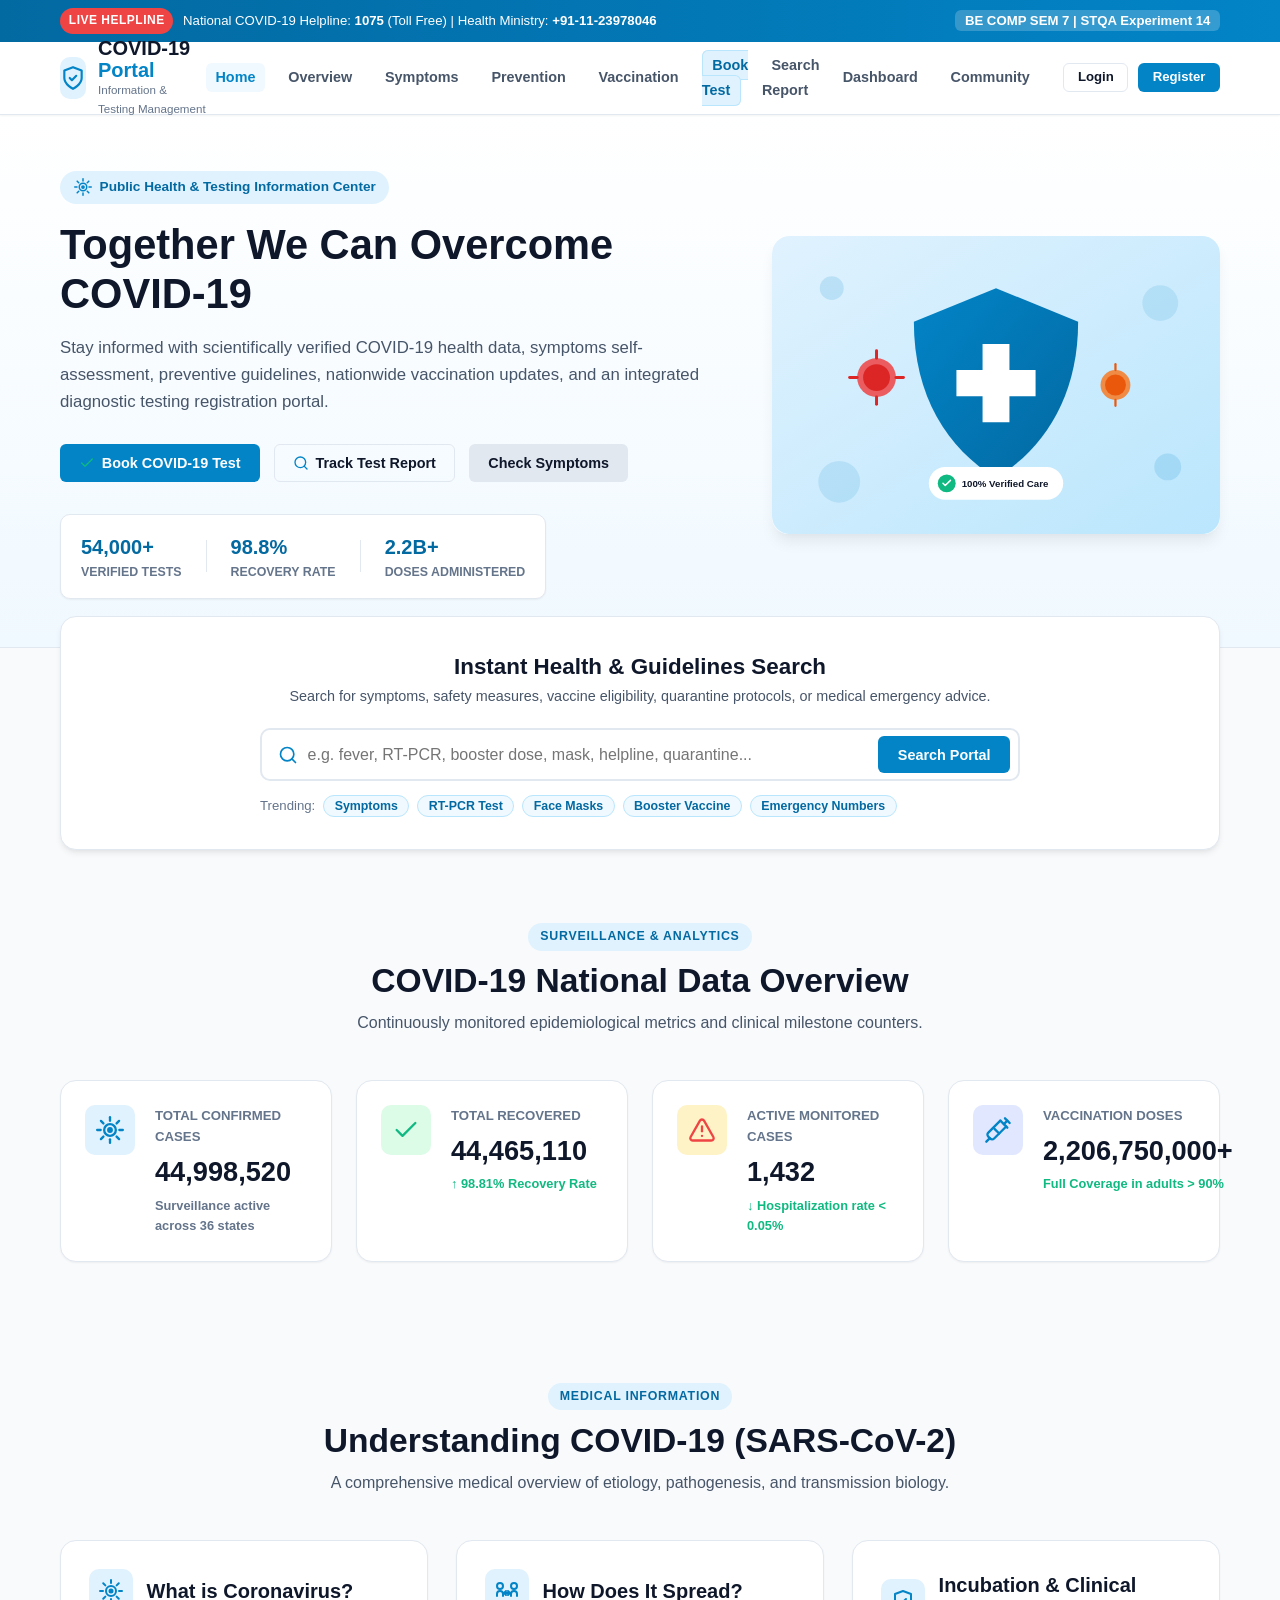
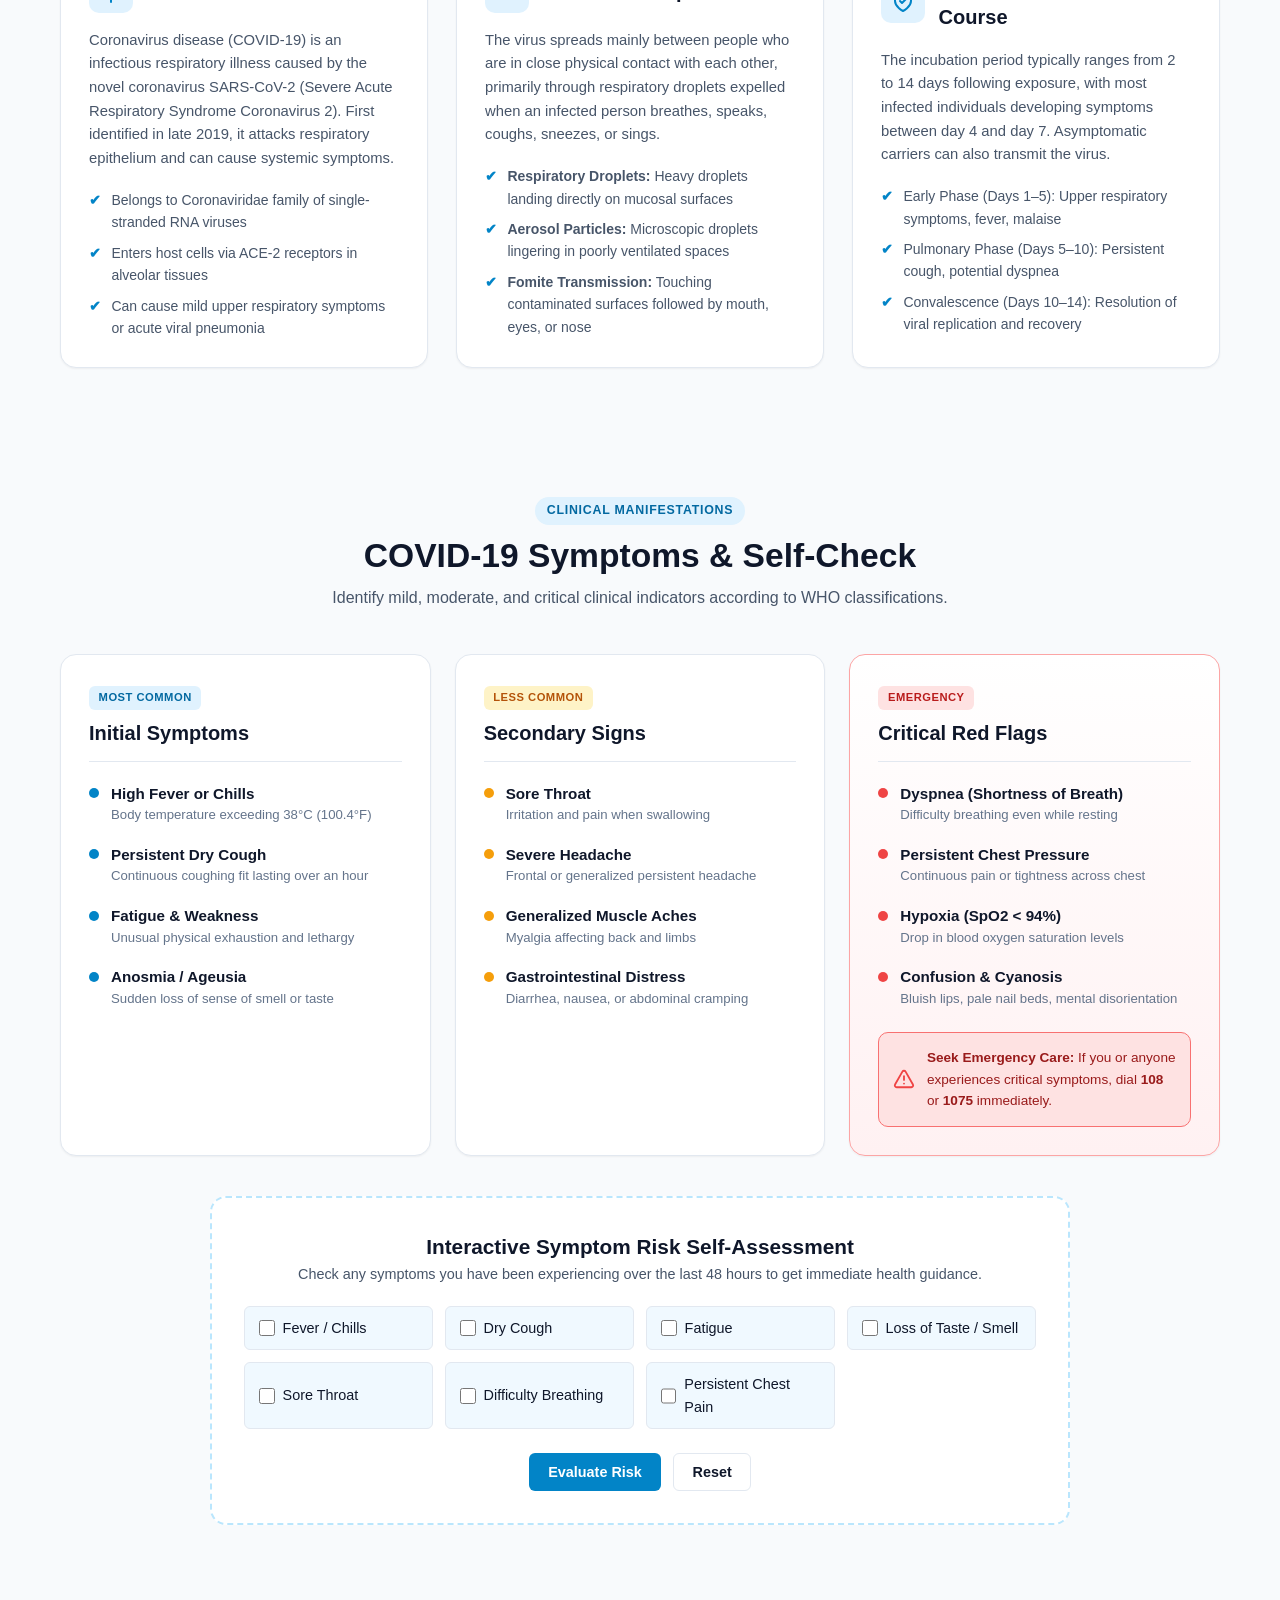
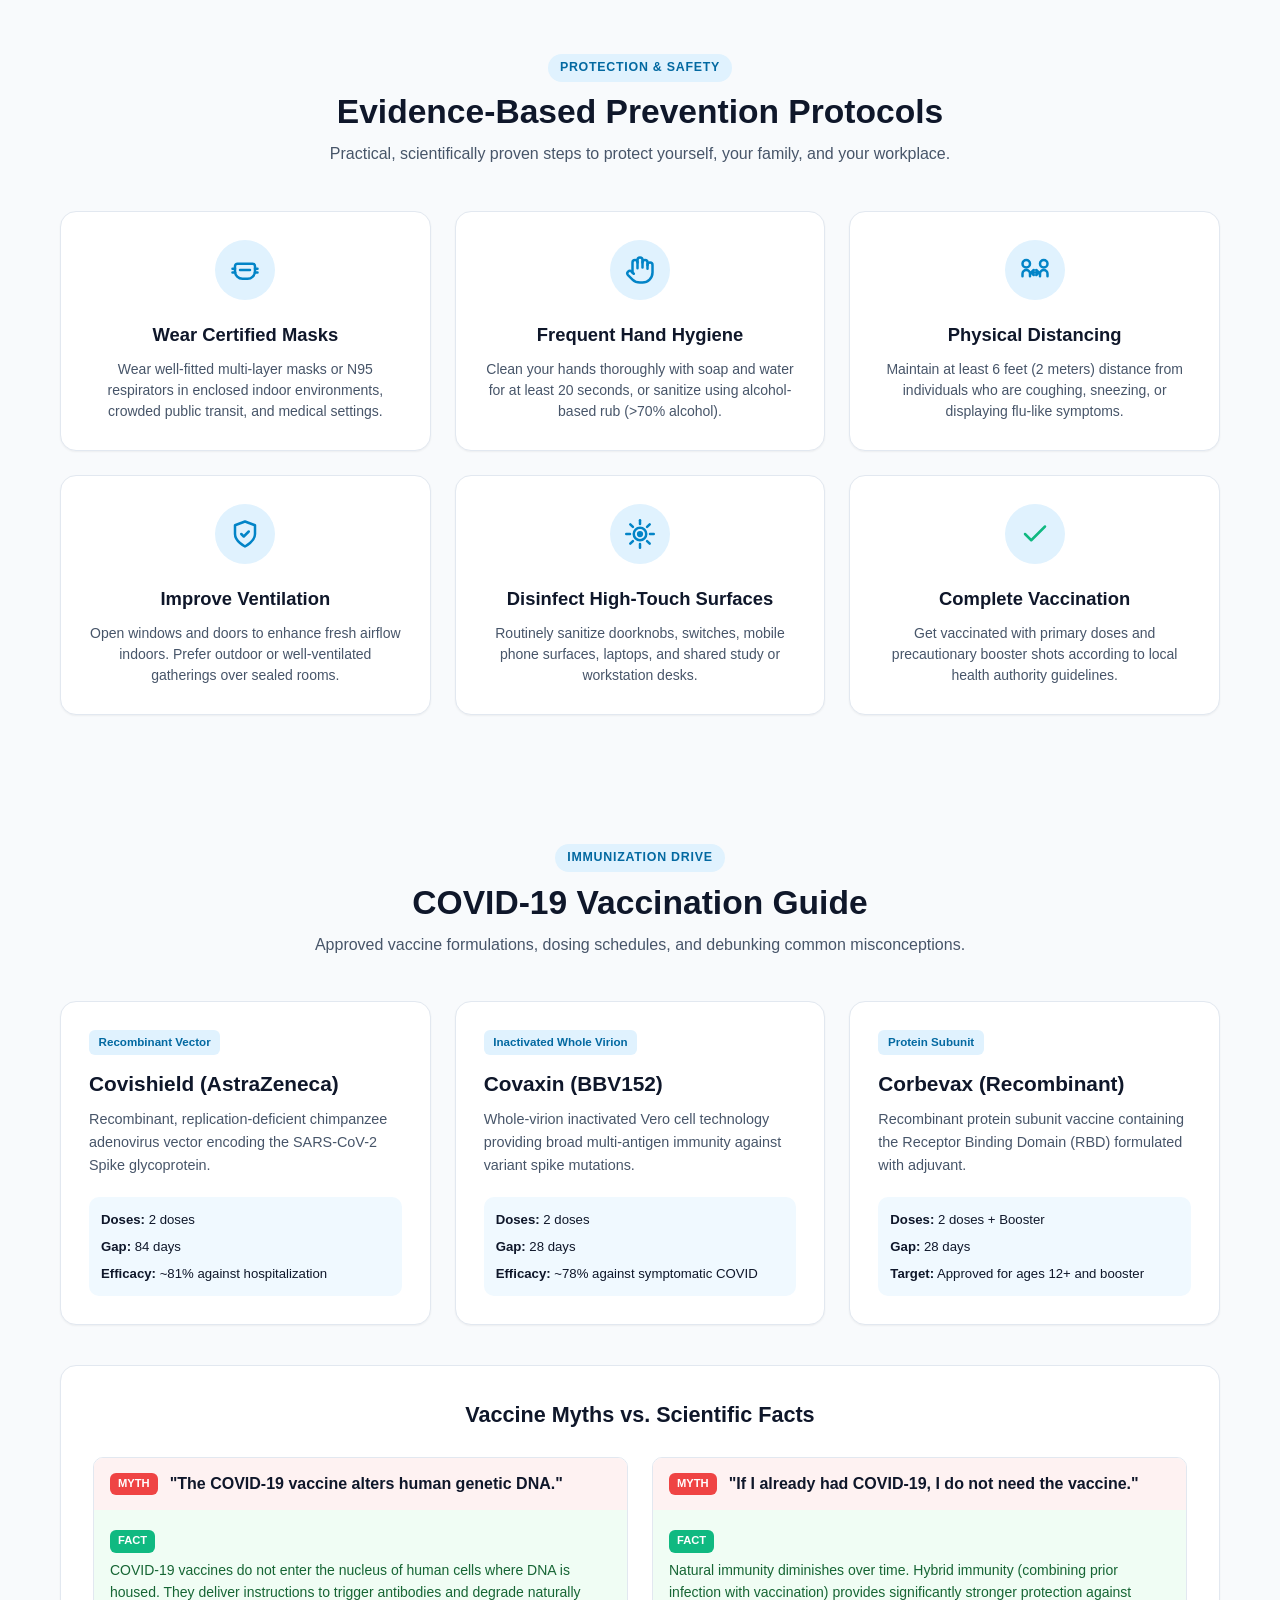
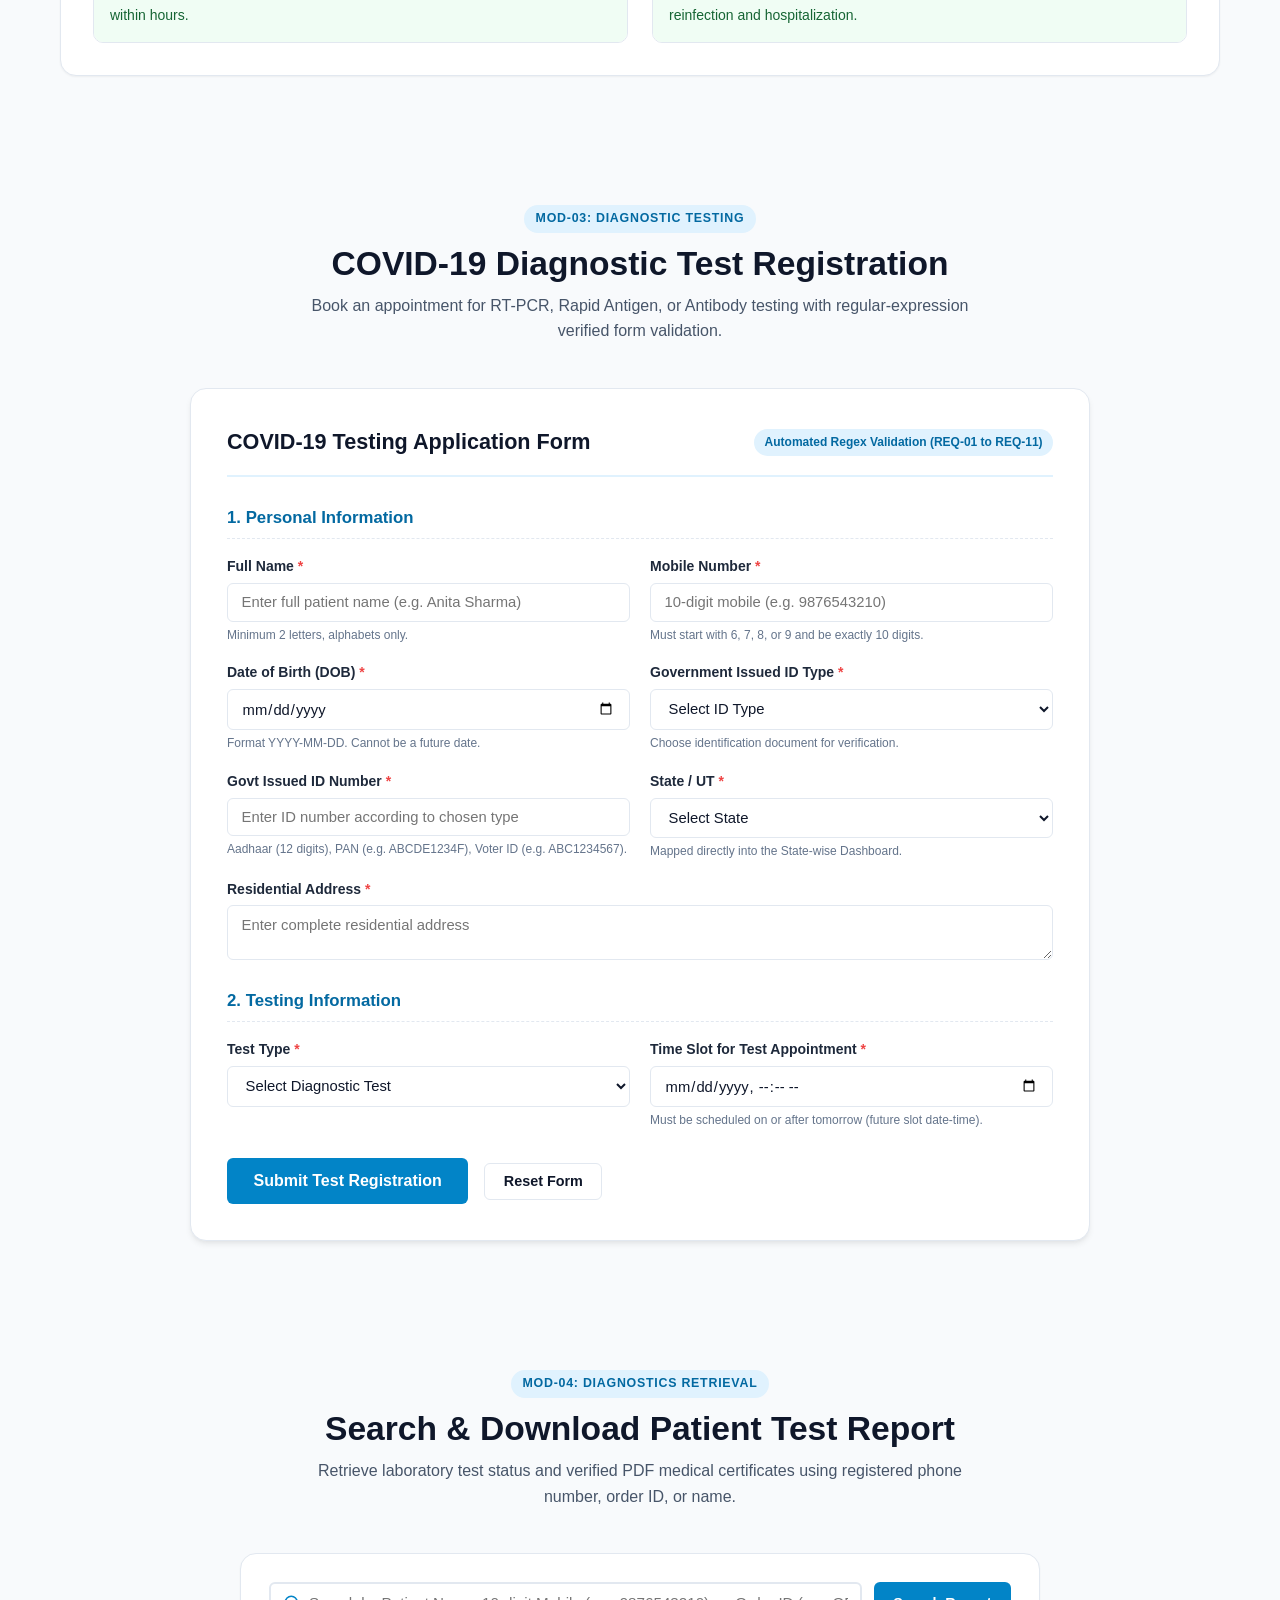
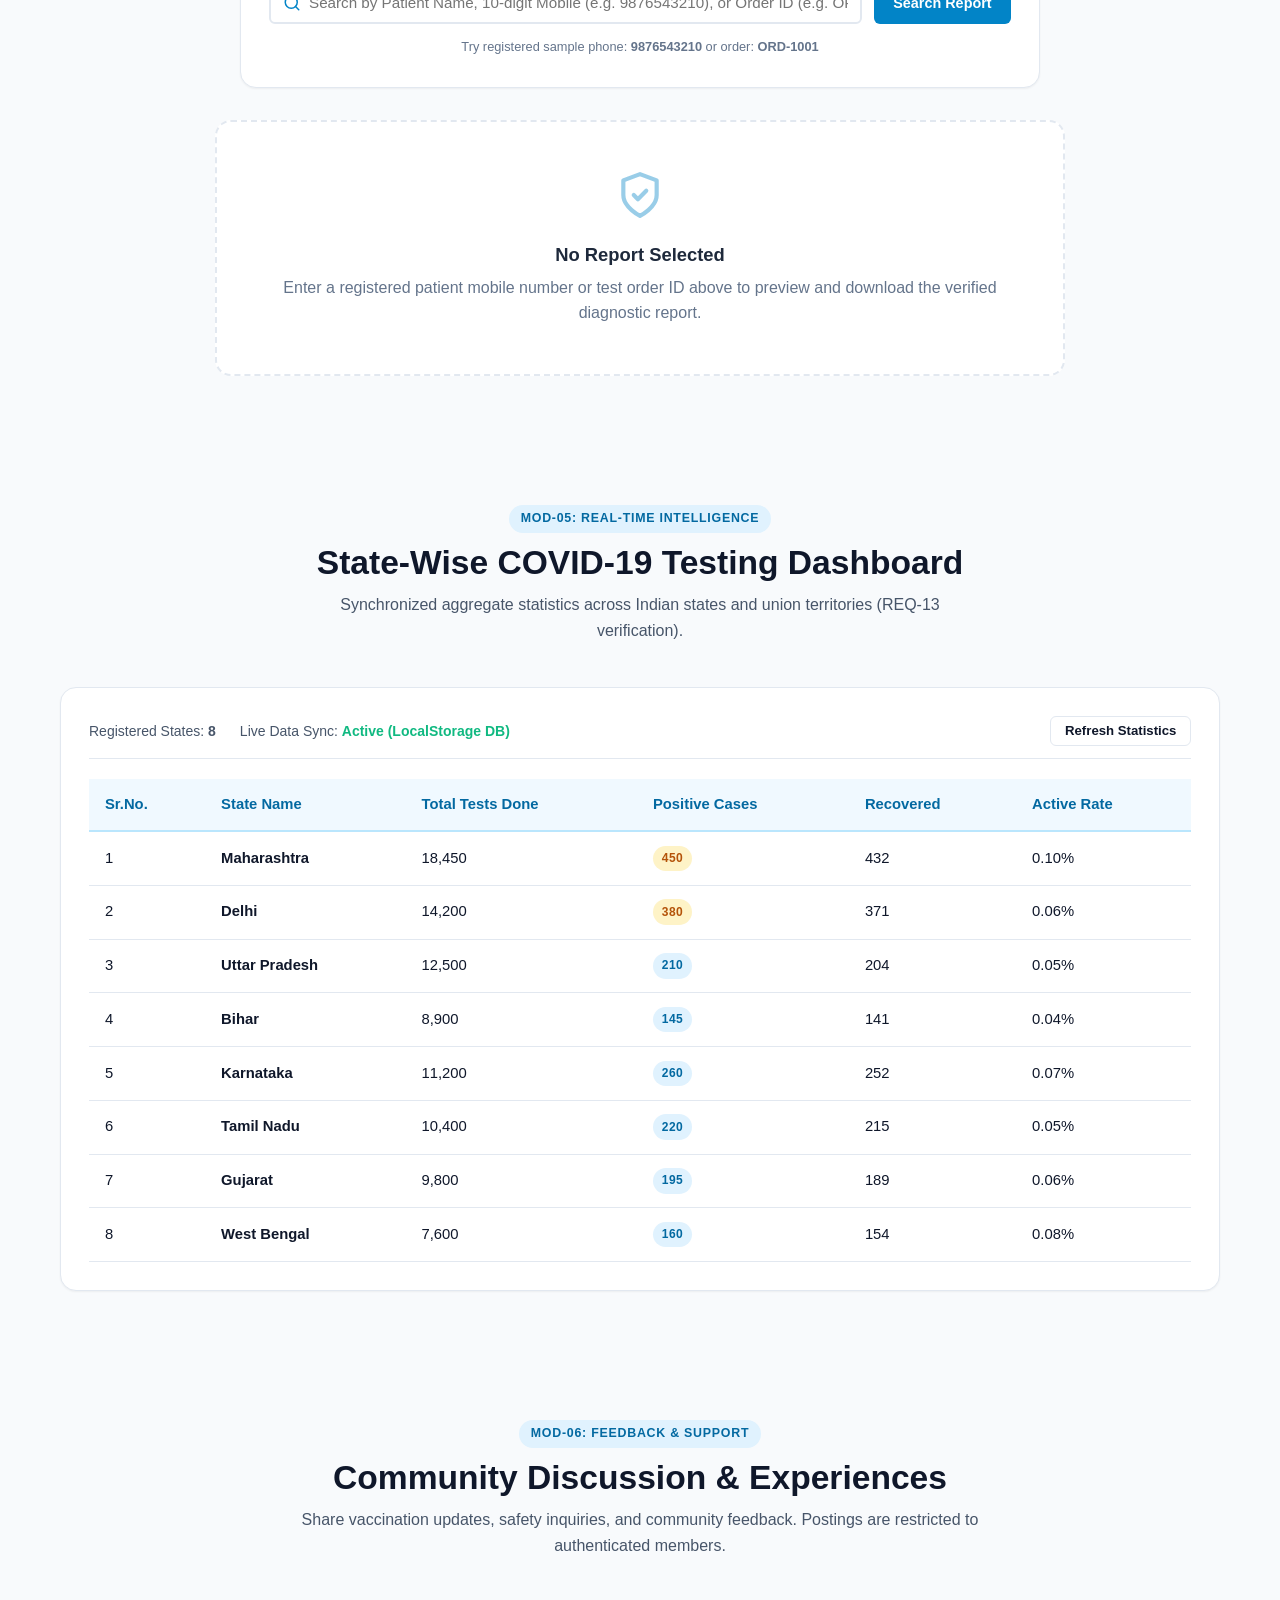
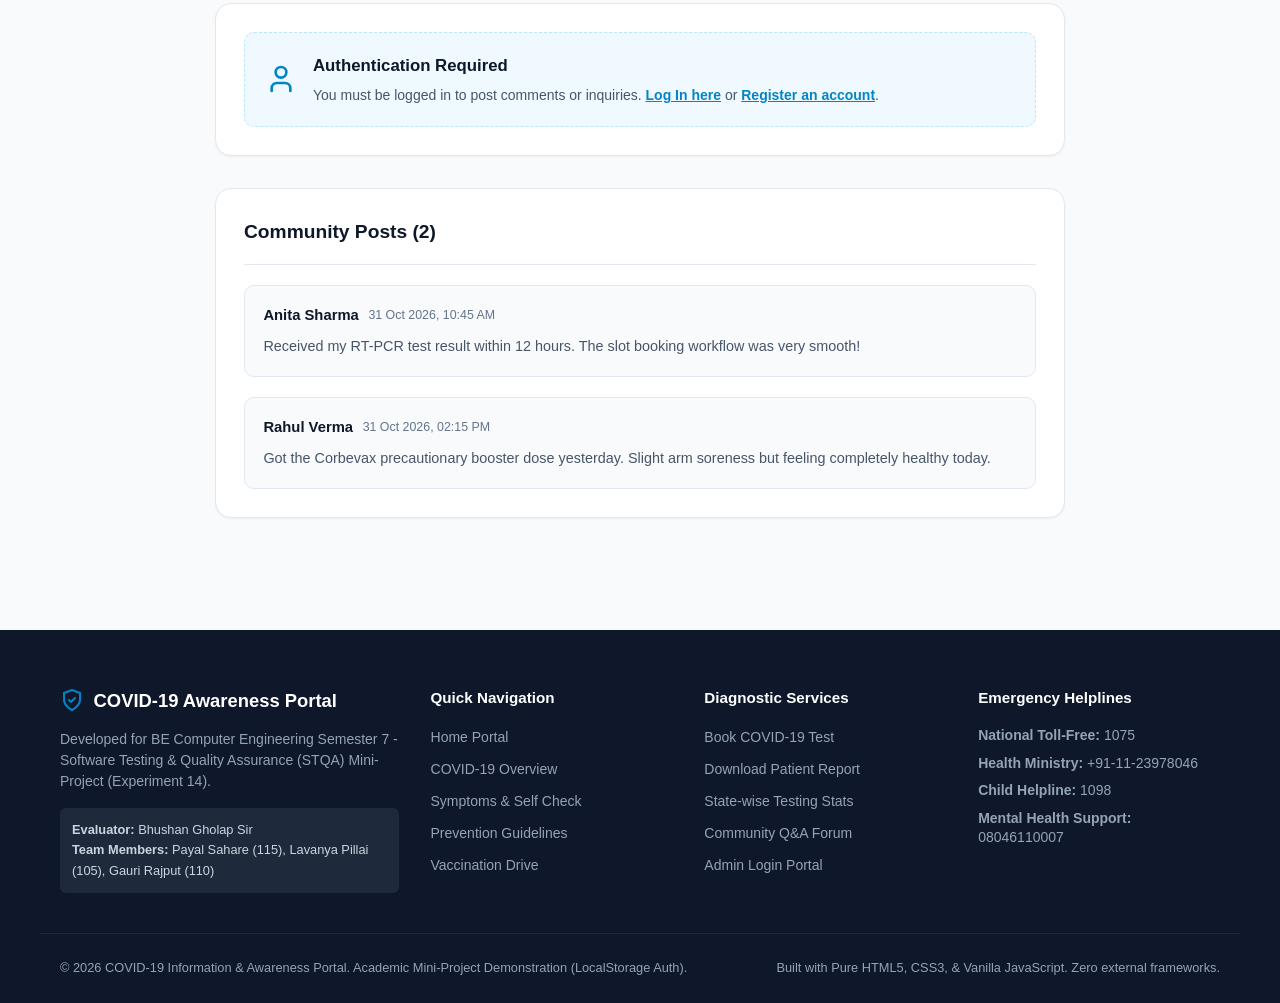
==== index.html @ 7e0ce827 "Deploy COVID-19 Information & Awareness Portal - STQA Mini Project (Experiment 14)" ====
<!DOCTYPE html>
<html lang="en">
<head>
  <meta charset="UTF-8">
  <meta name="viewport" content="width=device-width, initial-scale=1.0">
  <title>COVID-19 Information & Awareness Portal | STQA Mini Project</title>
  <link rel="stylesheet" href="style.css">
  <link rel="icon" type="image/svg+xml" href="assets/icons/virus.svg">
</head>
<body>

  <!-- Top Announcement Bar -->
  <div class="top-announcement" id="top-announcement">
    <div class="container announcement-inner">
      <div class="announcement-text">
        <span class="badge badge-pulse">LIVE HELPLINE</span>
        <span>National COVID-19 Helpline: <strong>1075</strong> (Toll Free) | Health Ministry: <strong>+91-11-23978046</strong></span>
      </div>
      <div class="academic-badge">
        <span>BE COMP SEM 7 | STQA Experiment 14</span>
      </div>
    </div>
  </div>

  <!-- Navigation Bar -->
  <header class="site-header" id="site-header">
    <div class="container header-inner">
      <a href="#home" class="brand-logo" id="brand-logo">
        <div class="logo-icon-wrap">
          <img src="assets/icons/shield.svg" alt="Portal Logo" class="brand-icon">
        </div>
        <div class="brand-text">
          <span class="brand-title">COVID-19 <span>Portal</span></span>
          <span class="brand-sub">Information & Testing Management</span>
        </div>
      </a>

      <button class="nav-toggle" id="nav-toggle" aria-label="Toggle navigation">
        <span class="hamburger-bar"></span>
        <span class="hamburger-bar"></span>
        <span class="hamburger-bar"></span>
      </button>

      <nav class="main-nav" id="main-nav">
        <ul class="nav-list">
          <li><a href="#home" class="nav-link active" id="nav-home">Home</a></li>
          <li><a href="#info" class="nav-link" id="nav-info">Overview</a></li>
          <li><a href="#symptoms" class="nav-link" id="nav-symptoms">Symptoms</a></li>
          <li><a href="#prevention" class="nav-link" id="nav-prevention">Prevention</a></li>
          <li><a href="#vaccination" class="nav-link" id="nav-vaccine">Vaccination</a></li>
          <li><a href="#test-registration" class="nav-link highlight-link" id="nav-test-reg">Book Test</a></li>
          <li><a href="#report-search" class="nav-link" id="nav-report-search">Search Report</a></li>
          <li><a href="#dashboard" class="nav-link" id="nav-dashboard">Dashboard</a></li>
          <li><a href="#comments" class="nav-link" id="nav-comments">Community</a></li>
        </ul>

        <div class="nav-auth-actions" id="nav-auth-actions">
          <!-- Logged out state -->
          <div class="logged-out-actions" id="logged-out-actions">
            <button class="btn btn-outline-sm" id="nav-login" onclick="openModal('login-modal')">Login</button>
            <button class="btn btn-primary-sm" id="nav-register" onclick="openModal('register-modal')">Register</button>
          </div>
          <!-- Logged in state -->
          <div class="logged-in-actions hidden" id="logged-in-actions">
            <span class="user-greeting" id="user-display-name">Welcome, User</span>
            <button class="btn btn-danger-sm" id="logout-button">Logout</button>
          </div>
        </div>
      </nav>
    </div>
  </header>

  <!-- Hero Section -->
  <section class="hero-section" id="home">
    <div class="container hero-grid">
      <div class="hero-content">
        <div class="hero-tag">
          <img src="assets/icons/virus.svg" alt="Virus" class="inline-icon">
          <span>Public Health & Testing Information Center</span>
        </div>
        <h1 class="hero-heading">Together We Can Overcome COVID-19</h1>
        <p class="hero-desc">
          Stay informed with scientifically verified COVID-19 health data, symptoms self-assessment, preventive guidelines, nationwide vaccination updates, and an integrated diagnostic testing registration portal.
        </p>
        <div class="hero-cta-group">
          <a href="#test-registration" class="btn btn-primary" id="hero-btn-book-test">
            <img src="assets/icons/check.svg" alt="" class="btn-icon"> Book COVID-19 Test
          </a>
          <a href="#report-search" class="btn btn-outline" id="hero-btn-check-report">
            <img src="assets/icons/search.svg" alt="" class="btn-icon"> Track Test Report
          </a>
          <a href="#symptoms" class="btn btn-secondary" id="hero-btn-symptoms">Check Symptoms</a>
        </div>
        <div class="hero-metrics-strip">
          <div class="metric-item">
            <strong id="hero-stat-tests">54,000+</strong>
            <span>Verified Tests</span>
          </div>
          <div class="metric-divider"></div>
          <div class="metric-item">
            <strong id="hero-stat-recovery">98.8%</strong>
            <span>Recovery Rate</span>
          </div>
          <div class="metric-divider"></div>
          <div class="metric-item">
            <strong id="hero-stat-vaccines">2.2B+</strong>
            <span>Doses Administered</span>
          </div>
        </div>
      </div>
      <div class="hero-media">
        <div class="hero-illustration-card">
          <img src="assets/images/hero-illustration.svg" alt="COVID-19 Awareness and Healthcare Shield" class="hero-img">
        </div>
      </div>
    </div>
  </section>

  <!-- Quick Search Section across Portal -->
  <section class="search-section" id="site-search-section">
    <div class="container">
      <div class="search-card">
        <div class="search-header">
          <h2 class="search-title">Instant Health & Guidelines Search</h2>
          <p class="search-subtitle">Search for symptoms, safety measures, vaccine eligibility, quarantine protocols, or medical emergency advice.</p>
        </div>
        <div class="search-form-wrap">
          <div class="search-input-group">
            <img src="assets/icons/search.svg" alt="Search" class="search-bar-icon">
            <input type="text" id="search-input" placeholder="e.g. fever, RT-PCR, booster dose, mask, helpline, quarantine..." autocomplete="off">
            <button class="btn btn-clear hidden" id="search-clear" title="Clear search">✕</button>
            <button class="btn btn-primary" id="search-button">Search Portal</button>
          </div>
          <div class="search-quick-tags">
            <span>Trending:</span>
            <button class="quick-tag" onclick="quickSearch('symptoms')">Symptoms</button>
            <button class="quick-tag" onclick="quickSearch('RT-PCR')">RT-PCR Test</button>
            <button class="quick-tag" onclick="quickSearch('mask')">Face Masks</button>
            <button class="quick-tag" onclick="quickSearch('booster')">Booster Vaccine</button>
            <button class="quick-tag" onclick="quickSearch('helpline')">Emergency Numbers</button>
          </div>
        </div>
        <div class="search-results-container hidden" id="search-results">
          <!-- Dynamic results rendered by JavaScript -->
        </div>
      </div>
    </div>
  </section>

  <!-- Key Statistics Cards -->
  <section class="stats-section" id="stats">
    <div class="container">
      <div class="section-title-wrap text-center">
        <span class="section-badge">Surveillance & Analytics</span>
        <h2 class="section-heading">COVID-19 National Data Overview</h2>
        <p class="section-subheading">Continuously monitored epidemiological metrics and clinical milestone counters.</p>
      </div>

      <div class="stats-grid">
        <div class="stat-card stat-confirmed">
          <div class="stat-icon-wrap bg-primary-soft">
            <img src="assets/icons/virus.svg" alt="Confirmed">
          </div>
          <div class="stat-data">
            <span class="stat-label">Total Confirmed Cases</span>
            <h3 class="stat-number" id="stat-confirmed">44,998,520</h3>
            <span class="stat-trend trend-neutral">Surveillance active across 36 states</span>
          </div>
        </div>

        <div class="stat-card stat-recovered">
          <div class="stat-icon-wrap bg-success-soft">
            <img src="assets/icons/check.svg" alt="Recovered">
          </div>
          <div class="stat-data">
            <span class="stat-label">Total Recovered</span>
            <h3 class="stat-number" id="stat-recovered">44,465,110</h3>
            <span class="stat-trend trend-positive">↑ 98.81% Recovery Rate</span>
          </div>
        </div>

        <div class="stat-card stat-active">
          <div class="stat-icon-wrap bg-warning-soft">
            <img src="assets/icons/alert.svg" alt="Active">
          </div>
          <div class="stat-data">
            <span class="stat-label">Active Monitored Cases</span>
            <h3 class="stat-number" id="stat-active">1,432</h3>
            <span class="stat-trend trend-positive">↓ Hospitalization rate < 0.05%</span>
          </div>
        </div>

        <div class="stat-card stat-vaccines">
          <div class="stat-icon-wrap bg-info-soft">
            <img src="assets/icons/vaccine.svg" alt="Vaccines">
          </div>
          <div class="stat-data">
            <span class="stat-label">Vaccination Doses</span>
            <h3 class="stat-number" id="stat-doses">2,206,750,000+</h3>
            <span class="stat-trend trend-positive">Full Coverage in adults > 90%</span>
          </div>
        </div>
      </div>
    </div>
  </section>

  <!-- COVID-19 Information & Overview -->
  <section class="info-section section-padding" id="info">
    <div class="container">
      <div class="section-title-wrap text-center">
        <span class="section-badge">Medical Information</span>
        <h2 class="section-heading">Understanding COVID-19 (SARS-CoV-2)</h2>
        <p class="section-subheading">A comprehensive medical overview of etiology, pathogenesis, and transmission biology.</p>
      </div>

      <div class="info-grid">
        <div class="info-card">
          <div class="info-card-header">
            <div class="icon-bubble">
              <img src="assets/icons/virus.svg" alt="">
            </div>
            <h3>What is Coronavirus?</h3>
          </div>
          <p>
            Coronavirus disease (COVID-19) is an infectious respiratory illness caused by the novel coronavirus SARS-CoV-2 (Severe Acute Respiratory Syndrome Coronavirus 2). First identified in late 2019, it attacks respiratory epithelium and can cause systemic symptoms.
          </p>
          <ul class="check-list">
            <li>Belongs to Coronaviridae family of single-stranded RNA viruses</li>
            <li>Enters host cells via ACE-2 receptors in alveolar tissues</li>
            <li>Can cause mild upper respiratory symptoms or acute viral pneumonia</li>
          </ul>
        </div>

        <div class="info-card">
          <div class="info-card-header">
            <div class="icon-bubble">
              <img src="assets/icons/distance.svg" alt="">
            </div>
            <h3>How Does It Spread?</h3>
          </div>
          <p>
            The virus spreads mainly between people who are in close physical contact with each other, primarily through respiratory droplets expelled when an infected person breathes, speaks, coughs, sneezes, or sings.
          </p>
          <ul class="check-list">
            <li><strong>Respiratory Droplets:</strong> Heavy droplets landing directly on mucosal surfaces</li>
            <li><strong>Aerosol Particles:</strong> Microscopic droplets lingering in poorly ventilated spaces</li>
            <li><strong>Fomite Transmission:</strong> Touching contaminated surfaces followed by mouth, eyes, or nose</li>
          </ul>
        </div>

        <div class="info-card">
          <div class="info-card-header">
            <div class="icon-bubble">
              <img src="assets/icons/shield.svg" alt="">
            </div>
            <h3>Incubation & Clinical Course</h3>
          </div>
          <p>
            The incubation period typically ranges from 2 to 14 days following exposure, with most infected individuals developing symptoms between day 4 and day 7. Asymptomatic carriers can also transmit the virus.
          </p>
          <ul class="check-list">
            <li>Early Phase (Days 1–5): Upper respiratory symptoms, fever, malaise</li>
            <li>Pulmonary Phase (Days 5–10): Persistent cough, potential dyspnea</li>
            <li>Convalescence (Days 10–14): Resolution of viral replication and recovery</li>
          </ul>
        </div>
      </div>
    </div>
  </section>

  <!-- Symptoms Section with Interactive Checker -->
  <section class="symptoms-section section-padding bg-light" id="symptoms">
    <div class="container">
      <div class="section-title-wrap text-center">
        <span class="section-badge">Clinical Manifestations</span>
        <h2 class="section-heading">COVID-19 Symptoms & Self-Check</h2>
        <p class="section-subheading">Identify mild, moderate, and critical clinical indicators according to WHO classifications.</p>
      </div>

      <div class="symptoms-columns-grid">
        <!-- Most Common -->
        <div class="symptom-column-card">
          <div class="column-card-header common-header">
            <span class="severity-tag tag-common">Most Common</span>
            <h3>Initial Symptoms</h3>
          </div>
          <ul class="symptom-list">
            <li>
              <div class="symptom-bullet bg-blue"></div>
              <div>
                <strong>High Fever or Chills</strong>
                <p>Body temperature exceeding 38°C (100.4°F)</p>
              </div>
            </li>
            <li>
              <div class="symptom-bullet bg-blue"></div>
              <div>
                <strong>Persistent Dry Cough</strong>
                <p>Continuous coughing fit lasting over an hour</p>
              </div>
            </li>
            <li>
              <div class="symptom-bullet bg-blue"></div>
              <div>
                <strong>Fatigue & Weakness</strong>
                <p>Unusual physical exhaustion and lethargy</p>
              </div>
            </li>
            <li>
              <div class="symptom-bullet bg-blue"></div>
              <div>
                <strong>Anosmia / Ageusia</strong>
                <p>Sudden loss of sense of smell or taste</p>
              </div>
            </li>
          </ul>
        </div>

        <!-- Less Common -->
        <div class="symptom-column-card">
          <div class="column-card-header moderate-header">
            <span class="severity-tag tag-moderate">Less Common</span>
            <h3>Secondary Signs</h3>
          </div>
          <ul class="symptom-list">
            <li>
              <div class="symptom-bullet bg-amber"></div>
              <div>
                <strong>Sore Throat</strong>
                <p>Irritation and pain when swallowing</p>
              </div>
            </li>
            <li>
              <div class="symptom-bullet bg-amber"></div>
              <div>
                <strong>Severe Headache</strong>
                <p>Frontal or generalized persistent headache</p>
              </div>
            </li>
            <li>
              <div class="symptom-bullet bg-amber"></div>
              <div>
                <strong>Generalized Muscle Aches</strong>
                <p>Myalgia affecting back and limbs</p>
              </div>
            </li>
            <li>
              <div class="symptom-bullet bg-amber"></div>
              <div>
                <strong>Gastrointestinal Distress</strong>
                <p>Diarrhea, nausea, or abdominal cramping</p>
              </div>
            </li>
          </ul>
        </div>

        <!-- Serious / Emergency -->
        <div class="symptom-column-card danger-card">
          <div class="column-card-header danger-header">
            <span class="severity-tag tag-danger">EMERGENCY</span>
            <h3>Critical Red Flags</h3>
          </div>
          <ul class="symptom-list">
            <li>
              <div class="symptom-bullet bg-red"></div>
              <div>
                <strong>Dyspnea (Shortness of Breath)</strong>
                <p>Difficulty breathing even while resting</p>
              </div>
            </li>
            <li>
              <div class="symptom-bullet bg-red"></div>
              <div>
                <strong>Persistent Chest Pressure</strong>
                <p>Continuous pain or tightness across chest</p>
              </div>
            </li>
            <li>
              <div class="symptom-bullet bg-red"></div>
              <div>
                <strong>Hypoxia (SpO2 &lt; 94%)</strong>
                <p>Drop in blood oxygen saturation levels</p>
              </div>
            </li>
            <li>
              <div class="symptom-bullet bg-red"></div>
              <div>
                <strong>Confusion & Cyanosis</strong>
                <p>Bluish lips, pale nail beds, mental disorientation</p>
              </div>
            </li>
          </ul>
          <div class="emergency-alert-box">
            <img src="assets/icons/alert.svg" alt="Alert" class="alert-icon">
            <p><strong>Seek Emergency Care:</strong> If you or anyone experiences critical symptoms, dial <strong>108</strong> or <strong>1075</strong> immediately.</p>
          </div>
        </div>
      </div>

      <!-- Quick Self-Assessment Module -->
      <div class="symptom-checker-card" id="symptom-checker">
        <div class="checker-header">
          <h3>Interactive Symptom Risk Self-Assessment</h3>
          <p>Check any symptoms you have been experiencing over the last 48 hours to get immediate health guidance.</p>
        </div>
        <div class="checker-options-grid">
          <label class="check-label"><input type="checkbox" id="chk-fever" value="fever"> Fever / Chills</label>
          <label class="check-label"><input type="checkbox" id="chk-cough" value="cough"> Dry Cough</label>
          <label class="check-label"><input type="checkbox" id="chk-fatigue" value="fatigue"> Fatigue</label>
          <label class="check-label"><input type="checkbox" id="chk-smell" value="smell"> Loss of Taste / Smell</label>
          <label class="check-label"><input type="checkbox" id="chk-throat" value="throat"> Sore Throat</label>
          <label class="check-label"><input type="checkbox" id="chk-breath" value="breath"> Difficulty Breathing</label>
          <label class="check-label"><input type="checkbox" id="chk-chest" value="chest"> Persistent Chest Pain</label>
        </div>
        <div class="checker-actions">
          <button class="btn btn-primary" id="btn-assess-symptoms" onclick="evaluateSymptoms()">Evaluate Risk</button>
          <button class="btn btn-outline" id="btn-reset-symptoms" onclick="resetSymptomChecker()">Reset</button>
        </div>
        <div class="checker-result hidden" id="checker-result-box"></div>
      </div>
    </div>
  </section>

  <!-- Prevention & Safety Guidelines -->
  <section class="prevention-section section-padding" id="prevention">
    <div class="container">
      <div class="section-title-wrap text-center">
        <span class="section-badge">Protection & Safety</span>
        <h2 class="section-heading">Evidence-Based Prevention Protocols</h2>
        <p class="section-subheading">Practical, scientifically proven steps to protect yourself, your family, and your workplace.</p>
      </div>

      <div class="prevention-grid">
        <div class="prevention-card">
          <div class="prevention-icon">
            <img src="assets/icons/mask.svg" alt="Wear Mask">
          </div>
          <h4>Wear Certified Masks</h4>
          <p>Wear well-fitted multi-layer masks or N95 respirators in enclosed indoor environments, crowded public transit, and medical settings.</p>
        </div>

        <div class="prevention-card">
          <div class="prevention-icon">
            <img src="assets/icons/handwash.svg" alt="Wash Hands">
          </div>
          <h4>Frequent Hand Hygiene</h4>
          <p>Clean your hands thoroughly with soap and water for at least 20 seconds, or sanitize using alcohol-based rub (&gt;70% alcohol).</p>
        </div>

        <div class="prevention-card">
          <div class="prevention-icon">
            <img src="assets/icons/distance.svg" alt="Physical Distance">
          </div>
          <h4>Physical Distancing</h4>
          <p>Maintain at least 6 feet (2 meters) distance from individuals who are coughing, sneezing, or displaying flu-like symptoms.</p>
        </div>

        <div class="prevention-card">
          <div class="prevention-icon">
            <img src="assets/icons/shield.svg" alt="Ventilation">
          </div>
          <h4>Improve Ventilation</h4>
          <p>Open windows and doors to enhance fresh airflow indoors. Prefer outdoor or well-ventilated gatherings over sealed rooms.</p>
        </div>

        <div class="prevention-card">
          <div class="prevention-icon">
            <img src="assets/icons/virus.svg" alt="Disinfection">
          </div>
          <h4>Disinfect High-Touch Surfaces</h4>
          <p>Routinely sanitize doorknobs, switches, mobile phone surfaces, laptops, and shared study or workstation desks.</p>
        </div>

        <div class="prevention-card">
          <div class="prevention-icon">
            <img src="assets/icons/check.svg" alt="Vaccination">
          </div>
          <h4>Complete Vaccination</h4>
          <p>Get vaccinated with primary doses and precautionary booster shots according to local health authority guidelines.</p>
        </div>
      </div>
    </div>
  </section>

  <!-- Vaccination Module & Myth Busters -->
  <section class="vaccine-section section-padding bg-light" id="vaccination">
    <div class="container">
      <div class="section-title-wrap text-center">
        <span class="section-badge">Immunization Drive</span>
        <h2 class="section-heading">COVID-19 Vaccination Guide</h2>
        <p class="section-subheading">Approved vaccine formulations, dosing schedules, and debunking common misconceptions.</p>
      </div>

      <div class="vaccine-grid">
        <div class="vaccine-card">
          <div class="vaccine-badge">Recombinant Vector</div>
          <h3>Covishield (AstraZeneca)</h3>
          <p>Recombinant, replication-deficient chimpanzee adenovirus vector encoding the SARS-CoV-2 Spike glycoprotein.</p>
          <div class="vaccine-schedule">
            <span><strong>Doses:</strong> 2 doses</span>
            <span><strong>Gap:</strong> 84 days</span>
            <span><strong>Efficacy:</strong> ~81% against hospitalization</span>
          </div>
        </div>

        <div class="vaccine-card">
          <div class="vaccine-badge">Inactivated Whole Virion</div>
          <h3>Covaxin (BBV152)</h3>
          <p>Whole-virion inactivated Vero cell technology providing broad multi-antigen immunity against variant spike mutations.</p>
          <div class="vaccine-schedule">
            <span><strong>Doses:</strong> 2 doses</span>
            <span><strong>Gap:</strong> 28 days</span>
            <span><strong>Efficacy:</strong> ~78% against symptomatic COVID</span>
          </div>
        </div>

        <div class="vaccine-card">
          <div class="vaccine-badge">Protein Subunit</div>
          <h3>Corbevax (Recombinant)</h3>
          <p>Recombinant protein subunit vaccine containing the Receptor Binding Domain (RBD) formulated with adjuvant.</p>
          <div class="vaccine-schedule">
            <span><strong>Doses:</strong> 2 doses + Booster</span>
            <span><strong>Gap:</strong> 28 days</span>
            <span><strong>Target:</strong> Approved for ages 12+ and booster</span>
          </div>
        </div>
      </div>

      <!-- Myth vs Fact Accordion -->
      <div class="myth-fact-box">
        <h3 class="myth-heading">Vaccine Myths vs. Scientific Facts</h3>
        <div class="myth-items">
          <div class="myth-item">
            <div class="myth-header">
              <span class="label-myth">MYTH</span>
              <strong>"The COVID-19 vaccine alters human genetic DNA."</strong>
            </div>
            <div class="myth-fact">
              <span class="label-fact">FACT</span>
              <p>COVID-19 vaccines do not enter the nucleus of human cells where DNA is housed. They deliver instructions to trigger antibodies and degrade naturally within hours.</p>
            </div>
          </div>

          <div class="myth-item">
            <div class="myth-header">
              <span class="label-myth">MYTH</span>
              <strong>"If I already had COVID-19, I do not need the vaccine."</strong>
            </div>
            <div class="myth-fact">
              <span class="label-fact">FACT</span>
              <p>Natural immunity diminishes over time. Hybrid immunity (combining prior infection with vaccination) provides significantly stronger protection against reinfection and hospitalization.</p>
            </div>
          </div>
        </div>
      </div>
    </div>
  </section>

  <!-- MODULE 03: COVID-19 Test Registration (new-user-testing) -->
  <section class="test-reg-section section-padding" id="test-registration">
    <div class="container">
      <div class="section-title-wrap text-center">
        <span class="section-badge">MOD-03: Diagnostic Testing</span>
        <h2 class="section-heading">COVID-19 Diagnostic Test Registration</h2>
        <p class="section-subheading">Book an appointment for RT-PCR, Rapid Antigen, or Antibody testing with regular-expression verified form validation.</p>
      </div>

      <div class="test-reg-container">
        <div class="form-header-bar">
          <h3>COVID-19 Testing Application Form</h3>
          <span class="form-badge">Automated Regex Validation (REQ-01 to REQ-11)</span>
        </div>

        <form id="covid-test-form" onsubmit="handleTestRegistration(event)" novalidate>
          <div class="form-section-group">
            <h4 class="form-subheading">1. Personal Information</h4>
            <div class="form-row">
              <div class="form-col">
                <label for="patient-name">Full Name <span class="required">*</span></label>
                <input type="text" id="patient-name" name="patient-name" placeholder="Enter full patient name (e.g. Anita Sharma)" required>
                <small class="field-hint">Minimum 2 letters, alphabets only.</small>
              </div>
              <div class="form-col">
                <label for="patient-phone">Mobile Number <span class="required">*</span></label>
                <input type="tel" id="patient-phone" name="patient-phone" placeholder="10-digit mobile (e.g. 9876543210)" maxlength="10" required>
                <small class="field-hint">Must start with 6, 7, 8, or 9 and be exactly 10 digits.</small>
              </div>
            </div>

            <div class="form-row">
              <div class="form-col">
                <label for="patient-dob">Date of Birth (DOB) <span class="required">*</span></label>
                <input type="date" id="patient-dob" name="patient-dob" required>
                <small class="field-hint">Format YYYY-MM-DD. Cannot be a future date.</small>
              </div>
              <div class="form-col">
                <label for="govt-id-type">Government Issued ID Type <span class="required">*</span></label>
                <select id="govt-id-type" name="govt-id-type" onchange="updateGovtIdPlaceholder()" required>
                  <option value="">Select ID Type</option>
                  <option value="Aadhaar">Aadhaar Card (12 digits)</option>
                  <option value="PAN">PAN Card (5 letters, 4 digits, 1 letter)</option>
                  <option value="VoterID">Voter ID (3 letters, 7 digits)</option>
                </select>
                <small class="field-hint">Choose identification document for verification.</small>
              </div>
            </div>

            <div class="form-row">
              <div class="form-col">
                <label for="govt-id-num">Govt Issued ID Number <span class="required">*</span></label>
                <input type="text" id="govt-id-num" name="govt-id-num" placeholder="Enter ID number according to chosen type" required>
                <small class="field-hint" id="govt-id-hint">Aadhaar (12 digits), PAN (e.g. ABCDE1234F), Voter ID (e.g. ABC1234567).</small>
              </div>
              <div class="form-col">
                <label for="patient-state">State / UT <span class="required">*</span></label>
                <select id="patient-state" name="patient-state" required>
                  <option value="">Select State</option>
                  <option value="Maharashtra">Maharashtra</option>
                  <option value="Delhi">Delhi</option>
                  <option value="Uttar Pradesh">Uttar Pradesh</option>
                  <option value="Bihar">Bihar</option>
                  <option value="Karnataka">Karnataka</option>
                  <option value="Tamil Nadu">Tamil Nadu</option>
                  <option value="Gujarat">Gujarat</option>
                  <option value="West Bengal">West Bengal</option>
                </select>
                <small class="field-hint">Mapped directly into the State-wise Dashboard.</small>
              </div>
            </div>

            <div class="form-row full-width">
              <div class="form-col">
                <label for="patient-address">Residential Address <span class="required">*</span></label>
                <textarea id="patient-address" name="patient-address" rows="2" placeholder="Enter complete residential address" required></textarea>
              </div>
            </div>
          </div>

          <div class="form-section-group">
            <h4 class="form-subheading">2. Testing Information</h4>
            <div class="form-row">
              <div class="form-col">
                <label for="test-type">Test Type <span class="required">*</span></label>
                <select id="test-type" name="test-type" required>
                  <option value="">Select Diagnostic Test</option>
                  <option value="RT-PCR">RT-PCR (Reverse Transcription Polymerase Chain Reaction - Gold Standard)</option>
                  <option value="Rapid Antigen">Rapid Antigen Test (RAT - 30 Minute Result)</option>
                  <option value="Antibody Test">Antibody Test (IgG / IgM Serology)</option>
                </select>
              </div>
              <div class="form-col">
                <label for="patient-slot">Time Slot for Test Appointment <span class="required">*</span></label>
                <input type="datetime-local" id="patient-slot" name="patient-slot" required>
                <small class="field-hint">Must be scheduled on or after tomorrow (future slot date-time).</small>
              </div>
            </div>
          </div>

          <div class="form-actions">
            <button type="submit" class="btn btn-primary btn-lg" id="test-reg-submit">Submit Test Registration</button>
            <button type="reset" class="btn btn-outline" id="test-reg-reset" onclick="clearTestRegMsg()">Reset Form</button>
          </div>

          <div class="alert-box hidden" id="test-reg-msg"></div>
        </form>
      </div>
    </div>
  </section>

  <!-- MODULE 04: Search & Test Report (patient-search-report) -->
  <section class="report-search-section section-padding bg-light" id="report-search">
    <div class="container">
      <div class="section-title-wrap text-center">
        <span class="section-badge">MOD-04: Diagnostics Retrieval</span>
        <h2 class="section-heading">Search & Download Patient Test Report</h2>
        <p class="section-subheading">Retrieve laboratory test status and verified PDF medical certificates using registered phone number, order ID, or name.</p>
      </div>

      <div class="report-search-box">
        <div class="report-search-inputs">
          <div class="search-field-wrap">
            <img src="assets/icons/search.svg" alt="" class="field-icon">
            <input type="text" id="report-search-input" placeholder="Search by Patient Name, 10-digit Mobile (e.g. 9876543210), or Order ID (e.g. ORD-1001)...">
          </div>
          <button class="btn btn-primary" id="report-search-btn" onclick="handleReportSearch()">Search Report</button>
        </div>
        <small class="search-helper-text">Try registered sample phone: <strong>9876543210</strong> or order: <strong>ORD-1001</strong></small>
      </div>

      <!-- Report Display Card Area -->
      <div class="report-display-area" id="report-display-area">
        <div class="report-empty-placeholder" id="report-empty-placeholder">
          <img src="assets/icons/shield.svg" alt="" class="placeholder-icon">
          <h4>No Report Selected</h4>
          <p>Enter a registered patient mobile number or test order ID above to preview and download the verified diagnostic report.</p>
        </div>

        <div class="report-card hidden" id="report-result-card">
          <div class="report-card-header">
            <div class="report-branding">
              <h3>COVID-19 DIAGNOSTIC LABORATORY REPORT</h3>
              <p>NABL Accredited Testing Facility | ICMR Registration ID: 2026-COV-9981</p>
            </div>
            <div class="report-meta">
              <span class="report-badge-status" id="report-badge-status">NEGATIVE</span>
              <span class="report-order-no" id="report-order-no">Order #ORD-1001</span>
            </div>
          </div>

          <div class="report-divider"></div>

          <div class="report-details-grid">
            <div class="report-detail-item">
              <span class="detail-label">Patient Full Name:</span>
              <strong class="detail-val" id="report-patient-name">Anita Sharma</strong>
            </div>
            <div class="report-detail-item">
              <span class="detail-label">Mobile Number:</span>
              <strong class="detail-val" id="report-patient-phone">9876543210</strong>
            </div>
            <div class="report-detail-item">
              <span class="detail-label">Date of Birth / Age:</span>
              <strong class="detail-val" id="report-patient-dob">1998-04-17 (28 Yrs)</strong>
            </div>
            <div class="report-detail-item">
              <span class="detail-label">Government ID:</span>
              <strong class="detail-val" id="report-patient-govtid">PAN: ABCDE1234F</strong>
            </div>
            <div class="report-detail-item">
              <span class="detail-label">Test Methodology:</span>
              <strong class="detail-val" id="report-test-type">RT-PCR (Dual Target SARS-CoV-2)</strong>
            </div>
            <div class="report-detail-item">
              <span class="detail-label">Sample Slot & Time:</span>
              <strong class="detail-val" id="report-slot-time">2026-11-02 10:30 AM</strong>
            </div>
            <div class="report-detail-item">
              <span class="detail-label">Sample State:</span>
              <strong class="detail-val" id="report-patient-state">Maharashtra</strong>
            </div>
            <div class="report-detail-item">
              <span class="detail-label">Result Finding:</span>
              <strong class="detail-val text-success" id="report-clinical-result">SARS-CoV-2 RNA Not Detected (Negative)</strong>
            </div>
          </div>

          <div class="report-card-footer">
            <div class="report-disclaimer">
              <small>Verified digital certificate for college academic submission and Selenium test automation verification.</small>
            </div>
            <div class="report-actions">
              <button class="btn btn-outline" id="print-report-btn" onclick="window.print()">Print Report</button>
              <button class="btn btn-primary" id="download-report-btn" onclick="downloadReportMock()">Download Report (.PDF)</button>
            </div>
          </div>
        </div>

        <div class="alert-box alert-warning hidden" id="report-not-found-msg">
          <strong>No Patient Report Found:</strong> No test record matched your query. Please verify the mobile number or order ID.
        </div>
      </div>
    </div>
  </section>

  <!-- MODULE 05: State-Wise Testing Dashboard -->
  <section class="dashboard-section section-padding" id="dashboard">
    <div class="container">
      <div class="section-title-wrap text-center">
        <span class="section-badge">MOD-05: Real-Time Intelligence</span>
        <h2 class="section-heading">State-Wise COVID-19 Testing Dashboard</h2>
        <p class="section-subheading">Synchronized aggregate statistics across Indian states and union territories (REQ-13 verification).</p>
      </div>

      <div class="dashboard-wrapper">
        <div class="dashboard-toolbar">
          <div class="toolbar-stats">
            <span>Registered States: <strong>8</strong></span>
            <span>Live Data Sync: <span class="sync-status">Active (LocalStorage DB)</span></span>
          </div>
          <div class="toolbar-actions">
            <button class="btn btn-outline-sm" id="btn-refresh-dashboard" onclick="renderStateDashboard()">
              Refresh Statistics
            </button>
          </div>
        </div>

        <div class="table-responsive">
          <table class="state-dashboard-table" id="state-dashboard-table">
            <thead>
              <tr>
                <th>Sr.No.</th>
                <th>State Name</th>
                <th>Total Tests Done</th>
                <th>Positive Cases</th>
                <th>Recovered</th>
                <th>Active Rate</th>
              </tr>
            </thead>
            <tbody id="state-dashboard-body">
              <!-- Dynamically populated from script.js -->
            </tbody>
          </table>
        </div>
      </div>
    </div>
  </section>

  <!-- MODULE 06: Community Comments & Discussion -->
  <section class="comments-section section-padding bg-light" id="comments">
    <div class="container">
      <div class="section-title-wrap text-center">
        <span class="section-badge">MOD-06: Feedback & Support</span>
        <h2 class="section-heading">Community Discussion & Experiences</h2>
        <p class="section-subheading">Share vaccination updates, safety inquiries, and community feedback. Postings are restricted to authenticated members.</p>
      </div>

      <div class="comments-container">
        <!-- New Comment Form Area -->
        <div class="comment-form-card">
          <div id="comment-auth-lock" class="comment-lock-banner">
            <img src="assets/icons/user.svg" alt="Auth Required" class="lock-icon">
            <div>
              <h4>Authentication Required</h4>
              <p>You must be logged in to post comments or inquiries. <a href="javascript:void(0)" onclick="openModal('login-modal')">Log In here</a> or <a href="javascript:void(0)" onclick="openModal('register-modal')">Register an account</a>.</p>
            </div>
          </div>

          <form id="comment-post-form" class="hidden" onsubmit="handleCommentSubmit(event)">
            <div class="comment-user-badge">
              <span class="badge badge-primary">Posting as:</span>
              <strong id="comment-author-name">Current User</strong>
            </div>
            <div class="form-group">
              <label for="comment-input" class="sr-only">Your Comment</label>
              <textarea id="comment-input" placeholder="Write your experience, ask a question, or leave feedback (HTML tags will be escaped)..." rows="3" required></textarea>
            </div>
            <div class="comment-form-actions">
              <button type="submit" class="btn btn-primary" id="comment-submit">Post Comment</button>
            </div>
            <div class="alert-box hidden" id="comment-msg"></div>
          </form>
        </div>

        <!-- Comments Feed -->
        <div class="comments-feed">
          <div class="feed-header">
            <h3>Community Posts (<span id="comments-count">0</span>)</h3>
          </div>
          <div class="comments-list" id="comments-list">
            <!-- Dynamic comments rendered by script.js -->
          </div>
        </div>
      </div>
    </div>
  </section>

  <!-- Footer -->
  <footer class="site-footer">
    <div class="container footer-grid">
      <div class="footer-col brand-col">
        <div class="footer-logo">
          <img src="assets/icons/shield.svg" alt="Logo" class="footer-icon">
          <span>COVID-19 Awareness Portal</span>
        </div>
        <p class="footer-text">
          Developed for BE Computer Engineering Semester 7 - Software Testing & Quality Assurance (STQA) Mini-Project (Experiment 14).
        </p>
        <div class="footer-eval-info">
          <p><strong>Evaluator:</strong> Bhushan Gholap Sir</p>
          <p><strong>Team Members:</strong> Payal Sahare (115), Lavanya Pillai (105), Gauri Rajput (110)</p>
        </div>
      </div>

      <div class="footer-col">
        <h4 class="footer-title">Quick Navigation</h4>
        <ul class="footer-links">
          <li><a href="#home">Home Portal</a></li>
          <li><a href="#info">COVID-19 Overview</a></li>
          <li><a href="#symptoms">Symptoms & Self Check</a></li>
          <li><a href="#prevention">Prevention Guidelines</a></li>
          <li><a href="#vaccination">Vaccination Drive</a></li>
        </ul>
      </div>

      <div class="footer-col">
        <h4 class="footer-title">Diagnostic Services</h4>
        <ul class="footer-links">
          <li><a href="#test-registration">Book COVID-19 Test</a></li>
          <li><a href="#report-search">Download Patient Report</a></li>
          <li><a href="#dashboard">State-wise Testing Stats</a></li>
          <li><a href="#comments">Community Q&A Forum</a></li>
          <li><a href="javascript:void(0)" onclick="openModal('admin-modal')">Admin Login Portal</a></li>
        </ul>
      </div>

      <div class="footer-col">
        <h4 class="footer-title">Emergency Helplines</h4>
        <div class="helpline-list">
          <p><strong>National Toll-Free:</strong> 1075</p>
          <p><strong>Health Ministry:</strong> +91-11-23978046</p>
          <p><strong>Child Helpline:</strong> 1098</p>
          <p><strong>Mental Health Support:</strong> 08046110007</p>
        </div>
      </div>
    </div>

    <div class="footer-bottom">
      <div class="container footer-bottom-inner">
        <p>&copy; 2026 COVID-19 Information & Awareness Portal. Academic Mini-Project Demonstration (LocalStorage Auth).</p>
        <p>Built with Pure HTML5, CSS3, & Vanilla JavaScript. Zero external frameworks.</p>
      </div>
    </div>
  </footer>

  <!-- ================= MODALS ================= -->

  <!-- Modal 1: User Login Modal -->
  <div class="modal-overlay hidden" id="login-modal" onclick="closeModalOnBackdrop(event, 'login-modal')">
    <div class="modal-card">
      <div class="modal-header">
        <h3>User Login</h3>
        <button class="modal-close" onclick="closeModal('login-modal')">&times;</button>
      </div>
      <div class="modal-body">
        <p class="modal-sub">Login with your registered email and password to post comments and access profile features.</p>
        <form id="user-login-form" onsubmit="handleUserLogin(event)" novalidate>
          <div class="form-group">
            <label for="login-email">Registered Email Address <span class="required">*</span></label>
            <input type="email" id="login-email" placeholder="name@example.com" required autocomplete="username">
          </div>
          <div class="form-group">
            <label for="login-password">Password <span class="required">*</span></label>
            <input type="password" id="login-password" placeholder="Enter password" required autocomplete="current-password">
          </div>
          <div class="alert-box hidden" id="login-msg"></div>
          <button type="submit" class="btn btn-primary btn-block" id="login-submit">Login to Account</button>
        </form>
        <div class="modal-footer-text">
          <span>Don't have an account yet? </span>
          <a href="javascript:void(0)" onclick="switchModal('login-modal', 'register-modal')">Register here</a>
        </div>
      </div>
    </div>
  </div>

  <!-- Modal 2: User Registration Modal -->
  <div class="modal-overlay hidden" id="register-modal" onclick="closeModalOnBackdrop(event, 'register-modal')">
    <div class="modal-card">
      <div class="modal-header">
        <h3>Create New Account</h3>
        <button class="modal-close" onclick="closeModal('register-modal')">&times;</button>
      </div>
      <div class="modal-body">
        <p class="modal-sub">Register with valid email format and secure password to engage with the portal.</p>
        <form id="user-register-form" onsubmit="handleUserRegister(event)" novalidate>
          <div class="form-group">
            <label for="register-name">Full Name <span class="required">*</span></label>
            <input type="text" id="register-name" placeholder="Anita Sharma" required>
            <small class="field-hint">Minimum 2 characters.</small>
          </div>
          <div class="form-group">
            <label for="register-email">Email Address <span class="required">*</span></label>
            <input type="email" id="register-email" placeholder="anita.sharma@example.com" required>
            <small class="field-hint">Must match valid email pattern (e.g. user@domain.com).</small>
          </div>
          <div class="form-group">
            <label for="register-password">Password <span class="required">*</span></label>
            <input type="password" id="register-password" placeholder="At least 6 characters" required autocomplete="new-password">
            <small class="field-hint">Minimum 6 characters length.</small>
          </div>
          <div class="form-group">
            <label for="register-confirm-password">Confirm Password <span class="required">*</span></label>
            <input type="password" id="register-confirm-password" placeholder="Re-type password" required autocomplete="new-password">
            <small class="field-hint">Must match password exactly.</small>
          </div>
          <div class="alert-box hidden" id="register-msg"></div>
          <button type="submit" class="btn btn-primary btn-block" id="register-submit">Create Account</button>
        </form>
        <div class="modal-footer-text">
          <span>Already registered? </span>
          <a href="javascript:void(0)" onclick="switchModal('register-modal', 'login-modal')">Login here</a>
        </div>
      </div>
    </div>
  </div>

  <!-- Modal 3: Admin Login Modal (As shown in PDF Page 15 Screenshot 4) -->
  <div class="modal-overlay hidden" id="admin-modal" onclick="closeModalOnBackdrop(event, 'admin-modal')">
    <div class="modal-card admin-card">
      <div class="modal-header">
        <h3>Covid Testing Management System - Admin</h3>
        <button class="modal-close" onclick="closeModal('admin-modal')">&times;</button>
      </div>
      <div class="modal-body text-center">
        <div class="admin-avatar">
          <img src="assets/icons/shield.svg" alt="Admin" class="avatar-img">
        </div>
        <h4 class="admin-welcome">Welcome Back!</h4>
        <form id="admin-login-form" onsubmit="handleAdminLogin(event)" novalidate>
          <div class="form-group text-left">
            <label for="admin-username">Admin Username</label>
            <input type="text" id="admin-username" placeholder="Enter username (default: admin)" required>
          </div>
          <div class="form-group text-left">
            <label for="admin-password">Admin Password</label>
            <input type="password" id="admin-password" placeholder="Password (default: admin123)" required>
          </div>
          <div class="alert-box hidden" id="admin-msg"></div>
          <button type="submit" class="btn btn-primary btn-block" id="admin-submit">Admin Login</button>
        </form>
      </div>
    </div>
  </div>

  <script src="script.js"></script>
</body>
</html>
---- style.css ----
/* ==========================================================================
   COVID-19 Information & Awareness Portal - Stylesheet
   STQA Mini Project - Experiment 14
   Evaluator: Bhushan Gholap Sir
   Design: Healthcare-inspired clean interface (Light Blue & White theme)
   ========================================================================== */

/* 1. Reset and Design Tokens */
:root {
  --color-primary: #0284c7;        /* Sky 600 */
  --color-primary-dark: #0369a1;   /* Sky 700 */
  --color-primary-light: #e0f2fe;  /* Sky 100 */
  --color-primary-soft: #f0f9ff;   /* Sky 50 */
  --color-secondary: #0ea5e9;
  
  --color-success: #10b981;        /* Emerald 500 */
  --color-success-light: #d1fae5;
  --color-warning: #f59e0b;        /* Amber 500 */
  --color-warning-light: #fef3c7;
  --color-danger: #ef4444;         /* Red 500 */
  --color-danger-light: #fee2e2;
  
  --color-text-main: #0f172a;      /* Slate 900 */
  --color-text-muted: #475569;     /* Slate 600 */
  --color-text-light: #64748b;     /* Slate 500 */
  
  --color-bg-body: #f8fafc;        /* Slate 50 */
  --color-bg-card: #ffffff;
  --color-border: #e2e8f0;         /* Slate 200 */
  --color-border-focus: #38bdf8;
  
  --font-family: -apple-system, BlinkMacSystemFont, "Segoe UI", Roboto, "Helvetica Neue", Arial, sans-serif;
  --radius-sm: 6px;
  --radius-md: 10px;
  --radius-lg: 16px;
  --radius-full: 9999px;
  
  --shadow-sm: 0 1px 2px 0 rgba(0, 0, 0, 0.05);
  --shadow-md: 0 4px 6px -1px rgba(0, 0, 0, 0.08), 0 2px 4px -2px rgba(0, 0, 0, 0.04);
  --shadow-lg: 0 10px 15px -3px rgba(0, 0, 0, 0.08), 0 4px 6px -4px rgba(0, 0, 0, 0.03);
  --shadow-xl: 0 20px 25px -5px rgba(0, 0, 0, 0.1), 0 8px 10px -6px rgba(0, 0, 0, 0.04);
  
  --transition: all 0.25s ease-in-out;
}

*, *::before, *::after {
  box-sizing: border-box;
  margin: 0;
  padding: 0;
}

html {
  scroll-behavior: smooth;
  font-size: 16px;
}

body {
  font-family: var(--font-family);
  background-color: var(--color-bg-body);
  color: var(--color-text-main);
  line-height: 1.6;
  -webkit-font-smoothing: antialiased;
}

.container {
  width: 100%;
  max-width: 1200px;
  margin: 0 auto;
  padding: 0 1.25rem;
}

/* 2. Top Announcement Bar */
.top-announcement {
  background: linear-gradient(90deg, #0369a1 0%, #0284c7 100%);
  color: #ffffff;
  font-size: 0.825rem;
  padding: 0.5rem 0;
}

.announcement-inner {
  display: flex;
  justify-content: space-between;
  align-items: center;
  flex-wrap: wrap;
  gap: 0.5rem;
}

.announcement-text {
  display: flex;
  align-items: center;
  gap: 0.6rem;
}

.badge {
  display: inline-block;
  padding: 0.2rem 0.55rem;
  border-radius: var(--radius-full);
  font-size: 0.75rem;
  font-weight: 700;
  text-transform: uppercase;
  letter-spacing: 0.5px;
}

.badge-pulse {
  background-color: #ef4444;
  color: #ffffff;
  animation: pulse 2s infinite;
}

@keyframes pulse {
  0% { transform: scale(0.98); opacity: 0.9; }
  50% { transform: scale(1.04); opacity: 1; }
  100% { transform: scale(0.98); opacity: 0.9; }
}

.academic-badge span {
  background: rgba(255, 255, 255, 0.2);
  padding: 0.2rem 0.6rem;
  border-radius: var(--radius-sm);
  font-weight: 600;
}

/* 3. Site Header & Navbar */
.site-header {
  background-color: #ffffff;
  border-bottom: 1px solid var(--color-border);
  position: sticky;
  top: 0;
  z-index: 1000;
  box-shadow: var(--shadow-sm);
}

.header-inner {
  display: flex;
  justify-content: space-between;
  align-items: center;
  height: 72px;
}

.brand-logo {
  display: flex;
  align-items: center;
  gap: 0.75rem;
  text-decoration: none;
  color: inherit;
}

.logo-icon-wrap {
  width: 42px;
  height: 42px;
  background-color: var(--color-primary-light);
  border-radius: var(--radius-md);
  display: flex;
  align-items: center;
  justify-content: center;
}

.brand-icon {
  width: 26px;
  height: 26px;
}

.brand-title {
  font-size: 1.25rem;
  font-weight: 800;
  color: #0f172a;
  display: block;
  line-height: 1.1;
}

.brand-title span {
  color: var(--color-primary);
}

.brand-sub {
  font-size: 0.725rem;
  color: var(--color-text-light);
  display: block;
}

.main-nav {
  display: flex;
  align-items: center;
  gap: 1.5rem;
}

.nav-list {
  display: flex;
  list-style: none;
  gap: 0.85rem;
  align-items: center;
}

.nav-link {
  text-decoration: none;
  color: var(--color-text-muted);
  font-weight: 600;
  font-size: 0.9rem;
  padding: 0.4rem 0.6rem;
  border-radius: var(--radius-sm);
  transition: var(--transition);
}

.nav-link:hover, .nav-link.active {
  color: var(--color-primary);
  background-color: var(--color-primary-soft);
}

.highlight-link {
  color: var(--color-primary-dark);
  background-color: var(--color-primary-light);
  border: 1px solid #bae6fd;
}

.highlight-link:hover {
  background-color: #bae6fd;
}

.nav-auth-actions {
  display: flex;
  align-items: center;
}

.logged-out-actions, .logged-in-actions {
  display: flex;
  align-items: center;
  gap: 0.6rem;
}

.user-greeting {
  font-size: 0.875rem;
  font-weight: 600;
  color: var(--color-primary-dark);
  background-color: var(--color-primary-light);
  padding: 0.35rem 0.75rem;
  border-radius: var(--radius-full);
}

.nav-toggle {
  display: none;
  background: none;
  border: none;
  cursor: pointer;
  padding: 0.5rem;
}

.hamburger-bar {
  display: block;
  width: 24px;
  height: 3px;
  margin: 4px 0;
  background-color: var(--color-text-main);
  border-radius: 2px;
  transition: var(--transition);
}

/* 4. Buttons */
.btn {
  display: inline-flex;
  align-items: center;
  justify-content: center;
  gap: 0.4rem;
  font-family: inherit;
  font-size: 0.9rem;
  font-weight: 600;
  padding: 0.55rem 1.15rem;
  border-radius: var(--radius-sm);
  border: 1px solid transparent;
  cursor: pointer;
  transition: var(--transition);
  text-decoration: none;
  line-height: 1.25;
}

.btn-primary {
  background-color: var(--color-primary);
  color: #ffffff;
}

.btn-primary:hover {
  background-color: var(--color-primary-dark);
  box-shadow: var(--shadow-sm);
}

.btn-outline {
  background-color: transparent;
  border-color: var(--color-border);
  color: var(--color-text-main);
}

.btn-outline:hover {
  border-color: var(--color-primary);
  color: var(--color-primary);
  background-color: var(--color-primary-soft);
}

.btn-secondary {
  background-color: #e2e8f0;
  color: var(--color-text-main);
}

.btn-secondary:hover {
  background-color: #cbd5e1;
}

.btn-danger-sm {
  background-color: var(--color-danger);
  color: #ffffff;
  padding: 0.35rem 0.8rem;
  font-size: 0.825rem;
}

.btn-danger-sm:hover {
  background-color: #dc2626;
}

.btn-primary-sm {
  background-color: var(--color-primary);
  color: #ffffff;
  padding: 0.35rem 0.85rem;
  font-size: 0.825rem;
}

.btn-primary-sm:hover {
  background-color: var(--color-primary-dark);
}

.btn-outline-sm {
  background-color: transparent;
  border: 1px solid var(--color-border);
  color: var(--color-text-main);
  padding: 0.35rem 0.85rem;
  font-size: 0.825rem;
}

.btn-outline-sm:hover {
  border-color: var(--color-primary);
  color: var(--color-primary);
}

.btn-lg {
  padding: 0.75rem 1.6rem;
  font-size: 1rem;
}

.btn-block {
  width: 100%;
}

.btn-clear {
  background: none;
  border: none;
  font-size: 1.1rem;
  color: var(--color-text-light);
  cursor: pointer;
  padding: 0 0.5rem;
}

.btn-clear:hover {
  color: var(--color-danger);
}

.btn-icon {
  width: 16px;
  height: 16px;
}

/* 5. Hero Section */
.hero-section {
  padding: 3.5rem 0 3rem;
  background: linear-gradient(180deg, #ffffff 0%, #f0f9ff 100%);
  border-bottom: 1px solid var(--color-border);
}

.hero-grid {
  display: grid;
  grid-template-columns: 1.2fr 0.8fr;
  gap: 2.5rem;
  align-items: center;
}

.hero-tag {
  display: inline-flex;
  align-items: center;
  gap: 0.5rem;
  background-color: var(--color-primary-light);
  color: var(--color-primary-dark);
  font-size: 0.85rem;
  font-weight: 700;
  padding: 0.35rem 0.85rem;
  border-radius: var(--radius-full);
  margin-bottom: 1rem;
}

.inline-icon {
  width: 18px;
  height: 18px;
}

.hero-heading {
  font-size: 2.6rem;
  font-weight: 800;
  color: #0f172a;
  line-height: 1.2;
  margin-bottom: 1rem;
}

.hero-desc {
  font-size: 1.05rem;
  color: var(--color-text-muted);
  line-height: 1.6;
  margin-bottom: 1.75rem;
}

.hero-cta-group {
  display: flex;
  gap: 0.85rem;
  flex-wrap: wrap;
  margin-bottom: 2rem;
}

.hero-metrics-strip {
  display: flex;
  align-items: center;
  gap: 1.5rem;
  padding: 1rem 1.25rem;
  background-color: #ffffff;
  border-radius: var(--radius-md);
  border: 1px solid var(--color-border);
  box-shadow: var(--shadow-sm);
  max-width: fit-content;
}

.metric-item {
  display: flex;
  flex-direction: column;
}

.metric-item strong {
  font-size: 1.25rem;
  color: var(--color-primary-dark);
}

.metric-item span {
  font-size: 0.775rem;
  color: var(--color-text-light);
  text-transform: uppercase;
  font-weight: 600;
}

.metric-divider {
  width: 1px;
  height: 32px;
  background-color: var(--color-border);
}

.hero-illustration-card {
  display: flex;
  justify-content: center;
  align-items: center;
}

.hero-img {
  width: 100%;
  max-width: 480px;
  height: auto;
  border-radius: var(--radius-lg);
  box-shadow: var(--shadow-lg);
}

/* 6. Section General Styles */
.section-padding {
  padding: 4rem 0;
}

.bg-light {
  background-color: #f8fafc;
}

.text-center {
  text-align: center;
}

.section-title-wrap {
  margin-bottom: 2.75rem;
}

.section-badge {
  display: inline-block;
  background-color: var(--color-primary-light);
  color: var(--color-primary-dark);
  font-size: 0.775rem;
  font-weight: 700;
  text-transform: uppercase;
  letter-spacing: 0.75px;
  padding: 0.25rem 0.75rem;
  border-radius: var(--radius-full);
  margin-bottom: 0.6rem;
}

.section-heading {
  font-size: 2.1rem;
  font-weight: 800;
  color: #0f172a;
  line-height: 1.25;
  margin-bottom: 0.5rem;
}

.section-subheading {
  font-size: 1rem;
  color: var(--color-text-muted);
  max-width: 680px;
  margin: 0 auto;
}

/* 7. Portal Search Module */
.search-section {
  margin-top: -2rem;
  position: relative;
  z-index: 10;
  margin-bottom: 2rem;
}

.search-card {
  background-color: #ffffff;
  border-radius: var(--radius-lg);
  box-shadow: var(--shadow-md);
  border: 1px solid var(--color-border);
  padding: 2rem;
}

.search-header {
  text-align: center;
  margin-bottom: 1.25rem;
}

.search-title {
  font-size: 1.4rem;
  font-weight: 700;
  color: #0f172a;
}

.search-subtitle {
  font-size: 0.9rem;
  color: var(--color-text-muted);
}

.search-form-wrap {
  max-width: 760px;
  margin: 0 auto;
}

.search-input-group {
  display: flex;
  align-items: center;
  background-color: #ffffff;
  border: 2px solid var(--color-border);
  border-radius: var(--radius-md);
  padding: 0.35rem 0.5rem 0.35rem 1rem;
  transition: var(--transition);
}

.search-input-group:focus-within {
  border-color: var(--color-primary);
  box-shadow: 0 0 0 3px rgba(2, 132, 199, 0.15);
}

.search-bar-icon {
  width: 20px;
  height: 20px;
  margin-right: 0.6rem;
}

.search-input-group input {
  flex: 1;
  border: none;
  outline: none;
  font-size: 1rem;
  color: var(--color-text-main);
  background: transparent;
  font-family: inherit;
}

.search-quick-tags {
  display: flex;
  align-items: center;
  gap: 0.5rem;
  flex-wrap: wrap;
  margin-top: 0.85rem;
  font-size: 0.825rem;
  color: var(--color-text-light);
}

.quick-tag {
  background-color: var(--color-primary-soft);
  color: var(--color-primary-dark);
  border: 1px solid #bae6fd;
  border-radius: var(--radius-full);
  padding: 0.2rem 0.65rem;
  font-size: 0.775rem;
  font-weight: 600;
  cursor: pointer;
  transition: var(--transition);
}

.quick-tag:hover {
  background-color: var(--color-primary-light);
}

.search-results-container {
  margin-top: 1.5rem;
  border-top: 1px solid var(--color-border);
  padding-top: 1.25rem;
}

.search-match-card {
  background-color: #ffffff;
  border: 1px solid var(--color-border);
  border-radius: var(--radius-md);
  padding: 1rem 1.25rem;
  margin-bottom: 0.75rem;
  transition: var(--transition);
}

.search-match-card:hover {
  border-color: var(--color-primary);
  box-shadow: var(--shadow-sm);
}

.search-match-header {
  display: flex;
  justify-content: space-between;
  align-items: center;
  margin-bottom: 0.35rem;
}

.search-match-title {
  font-size: 1.05rem;
  color: var(--color-primary-dark);
  font-weight: 700;
}

.search-badge {
  font-size: 0.725rem;
  padding: 0.15rem 0.5rem;
  border-radius: var(--radius-sm);
  background-color: var(--color-primary-light);
  color: var(--color-primary-dark);
  font-weight: 600;
}

.search-match-desc {
  font-size: 0.9rem;
  color: var(--color-text-muted);
  line-height: 1.5;
}

/* 8. Stats Section */
.stats-section {
  padding: 2.5rem 0 3.5rem;
}

.stats-grid {
  display: grid;
  grid-template-columns: repeat(auto-fit, minmax(240px, 1fr));
  gap: 1.5rem;
}

.stat-card {
  background-color: #ffffff;
  border-radius: var(--radius-lg);
  border: 1px solid var(--color-border);
  padding: 1.5rem;
  display: flex;
  align-items: flex-start;
  gap: 1.25rem;
  box-shadow: var(--shadow-sm);
  transition: var(--transition);
}

.stat-card:hover {
  transform: translateY(-3px);
  box-shadow: var(--shadow-md);
}

.stat-icon-wrap {
  width: 50px;
  height: 50px;
  border-radius: var(--radius-md);
  display: flex;
  align-items: center;
  justify-content: center;
  flex-shrink: 0;
}

.stat-icon-wrap img {
  width: 28px;
  height: 28px;
}

.bg-primary-soft { background-color: #e0f2fe; }
.bg-success-soft { background-color: #dcfce7; }
.bg-warning-soft { background-color: #fef3c7; }
.bg-info-soft    { background-color: #e0e7ff; }

.stat-data {
  display: flex;
  flex-direction: column;
}

.stat-label {
  font-size: 0.825rem;
  color: var(--color-text-light);
  font-weight: 600;
  text-transform: uppercase;
}

.stat-number {
  font-size: 1.7rem;
  font-weight: 800;
  color: #0f172a;
  margin: 0.15rem 0;
}

.stat-trend {
  font-size: 0.8rem;
  font-weight: 600;
}

.trend-positive { color: var(--color-success); }
.trend-neutral  { color: var(--color-text-light); }

/* 9. Information Section */
.info-grid {
  display: grid;
  grid-template-columns: repeat(auto-fit, minmax(320px, 1fr));
  gap: 1.75rem;
}

.info-card {
  background-color: #ffffff;
  border: 1px solid var(--color-border);
  border-radius: var(--radius-lg);
  padding: 1.75rem;
  box-shadow: var(--shadow-sm);
  transition: var(--transition);
}

.info-card:hover {
  border-color: #bae6fd;
  box-shadow: var(--shadow-md);
}

.info-card-header {
  display: flex;
  align-items: center;
  gap: 0.85rem;
  margin-bottom: 1rem;
}

.icon-bubble {
  width: 44px;
  height: 44px;
  background-color: var(--color-primary-light);
  border-radius: var(--radius-md);
  display: flex;
  align-items: center;
  justify-content: center;
  flex-shrink: 0;
}

.icon-bubble img {
  width: 24px;
  height: 24px;
}

.info-card h3 {
  font-size: 1.25rem;
  font-weight: 700;
  color: #0f172a;
}

.info-card p {
  font-size: 0.925rem;
  color: var(--color-text-muted);
  margin-bottom: 1.15rem;
  line-height: 1.6;
}

.check-list {
  list-style: none;
  font-size: 0.875rem;
  color: var(--color-text-muted);
  display: flex;
  flex-direction: column;
  gap: 0.5rem;
}

.check-list li {
  position: relative;
  padding-left: 1.4rem;
}

.check-list li::before {
  content: "✔";
  position: absolute;
  left: 0;
  color: var(--color-primary);
  font-weight: bold;
}

/* 10. Symptoms Section */
.symptoms-columns-grid {
  display: grid;
  grid-template-columns: repeat(auto-fit, minmax(300px, 1fr));
  gap: 1.5rem;
  margin-bottom: 2.5rem;
}

.symptom-column-card {
  background-color: #ffffff;
  border-radius: var(--radius-lg);
  border: 1px solid var(--color-border);
  padding: 1.75rem;
  box-shadow: var(--shadow-sm);
}

.danger-card {
  border-color: #fca5a5;
  background: linear-gradient(180deg, #ffffff 0%, #fff1f2 100%);
}

.column-card-header {
  margin-bottom: 1.25rem;
  padding-bottom: 0.75rem;
  border-bottom: 1px solid var(--color-border);
}

.severity-tag {
  display: inline-block;
  font-size: 0.7rem;
  font-weight: 800;
  letter-spacing: 0.5px;
  text-transform: uppercase;
  padding: 0.2rem 0.6rem;
  border-radius: var(--radius-sm);
  margin-bottom: 0.4rem;
}

.tag-common   { background-color: #e0f2fe; color: #0369a1; }
.tag-moderate { background-color: #fef3c7; color: #b45309; }
.tag-danger   { background-color: #fee2e2; color: #b91c1c; }

.column-card-header h3 {
  font-size: 1.25rem;
  font-weight: 700;
  color: #0f172a;
}

.symptom-list {
  list-style: none;
  display: flex;
  flex-direction: column;
  gap: 1.15rem;
}

.symptom-list li {
  display: flex;
  align-items: flex-start;
  gap: 0.75rem;
}

.symptom-bullet {
  width: 10px;
  height: 10px;
  border-radius: 50%;
  margin-top: 0.4rem;
  flex-shrink: 0;
}

.bg-blue  { background-color: var(--color-primary); }
.bg-amber { background-color: var(--color-warning); }
.bg-red   { background-color: var(--color-danger); }

.symptom-list strong {
  display: block;
  font-size: 0.95rem;
  color: #0f172a;
}

.symptom-list p {
  font-size: 0.825rem;
  color: var(--color-text-light);
  line-height: 1.4;
}

.emergency-alert-box {
  margin-top: 1.5rem;
  background-color: #fee2e2;
  border: 1px solid #f87171;
  border-radius: var(--radius-md);
  padding: 0.85rem;
  display: flex;
  align-items: center;
  gap: 0.75rem;
  font-size: 0.85rem;
  color: #991b1b;
}

.alert-icon {
  width: 22px;
  height: 22px;
  flex-shrink: 0;
}

/* Symptom Checker Card */
.symptom-checker-card {
  background-color: #ffffff;
  border: 2px dashed #bae6fd;
  border-radius: var(--radius-lg);
  padding: 2rem;
  max-width: 860px;
  margin: 0 auto;
}

.checker-header {
  margin-bottom: 1.25rem;
  text-align: center;
}

.checker-header h3 {
  font-size: 1.3rem;
  font-weight: 700;
  color: #0f172a;
}

.checker-header p {
  font-size: 0.9rem;
  color: var(--color-text-muted);
}

.checker-options-grid {
  display: grid;
  grid-template-columns: repeat(auto-fit, minmax(180px, 1fr));
  gap: 0.75rem;
  margin-bottom: 1.5rem;
}

.check-label {
  display: flex;
  align-items: center;
  gap: 0.5rem;
  font-size: 0.9rem;
  color: var(--color-text-main);
  background-color: var(--color-primary-soft);
  padding: 0.6rem 0.85rem;
  border-radius: var(--radius-sm);
  cursor: pointer;
  border: 1px solid var(--color-border);
  transition: var(--transition);
}

.check-label:hover {
  background-color: var(--color-primary-light);
}

.check-label input {
  accent-color: var(--color-primary);
  width: 16px;
  height: 16px;
}

.checker-actions {
  display: flex;
  justify-content: center;
  gap: 0.75rem;
}

.checker-result {
  margin-top: 1.25rem;
  padding: 1rem 1.25rem;
  border-radius: var(--radius-md);
  font-size: 0.925rem;
  line-height: 1.5;
}

/* 11. Prevention Section */
.prevention-grid {
  display: grid;
  grid-template-columns: repeat(auto-fit, minmax(280px, 1fr));
  gap: 1.5rem;
}

.prevention-card {
  background-color: #ffffff;
  border: 1px solid var(--color-border);
  border-radius: var(--radius-lg);
  padding: 1.75rem;
  text-align: center;
  box-shadow: var(--shadow-sm);
  transition: var(--transition);
}

.prevention-card:hover {
  transform: translateY(-4px);
  border-color: var(--color-primary);
  box-shadow: var(--shadow-md);
}

.prevention-icon {
  width: 60px;
  height: 60px;
  margin: 0 auto 1.25rem;
  background-color: var(--color-primary-light);
  border-radius: 50%;
  display: flex;
  align-items: center;
  justify-content: center;
}

.prevention-icon img {
  width: 30px;
  height: 30px;
}

.prevention-card h4 {
  font-size: 1.15rem;
  font-weight: 700;
  color: #0f172a;
  margin-bottom: 0.6rem;
}

.prevention-card p {
  font-size: 0.875rem;
  color: var(--color-text-muted);
  line-height: 1.5;
}

/* 12. Vaccine Section */
.vaccine-grid {
  display: grid;
  grid-template-columns: repeat(auto-fit, minmax(300px, 1fr));
  gap: 1.5rem;
  margin-bottom: 2.5rem;
}

.vaccine-card {
  background-color: #ffffff;
  border: 1px solid var(--color-border);
  border-radius: var(--radius-lg);
  padding: 1.75rem;
  box-shadow: var(--shadow-sm);
  display: flex;
  flex-direction: column;
}

.vaccine-badge {
  align-self: flex-start;
  background-color: var(--color-primary-light);
  color: var(--color-primary-dark);
  font-size: 0.725rem;
  font-weight: 700;
  padding: 0.2rem 0.6rem;
  border-radius: var(--radius-sm);
  margin-bottom: 0.75rem;
}

.vaccine-card h3 {
  font-size: 1.3rem;
  color: #0f172a;
  margin-bottom: 0.5rem;
}

.vaccine-card p {
  font-size: 0.9rem;
  color: var(--color-text-muted);
  margin-bottom: 1.25rem;
  flex: 1;
}

.vaccine-schedule {
  background-color: var(--color-primary-soft);
  border-radius: var(--radius-md);
  padding: 0.75rem;
  font-size: 0.825rem;
  display: flex;
  flex-direction: column;
  gap: 0.35rem;
}

.myth-fact-box {
  background-color: #ffffff;
  border-radius: var(--radius-lg);
  border: 1px solid var(--color-border);
  padding: 2rem;
  box-shadow: var(--shadow-sm);
}

.myth-heading {
  font-size: 1.35rem;
  font-weight: 800;
  color: #0f172a;
  margin-bottom: 1.5rem;
  text-align: center;
}

.myth-items {
  display: grid;
  grid-template-columns: repeat(auto-fit, minmax(340px, 1fr));
  gap: 1.5rem;
}

.myth-item {
  border: 1px solid var(--color-border);
  border-radius: var(--radius-md);
  overflow: hidden;
}

.myth-header {
  background-color: #fef2f2;
  padding: 0.85rem 1rem;
  display: flex;
  align-items: center;
  gap: 0.75rem;
}

.label-myth {
  background-color: #ef4444;
  color: #ffffff;
  font-size: 0.7rem;
  font-weight: 800;
  padding: 0.15rem 0.5rem;
  border-radius: var(--radius-sm);
}

.myth-fact {
  background-color: #f0fdf4;
  padding: 1rem;
}

.label-fact {
  background-color: #10b981;
  color: #ffffff;
  font-size: 0.7rem;
  font-weight: 800;
  padding: 0.15rem 0.5rem;
  border-radius: var(--radius-sm);
  display: inline-block;
  margin-bottom: 0.4rem;
}

.myth-fact p {
  font-size: 0.875rem;
  color: #166534;
}

/* 13. MOD-03: Diagnostic Test Registration */
.test-reg-container {
  background-color: #ffffff;
  border-radius: var(--radius-lg);
  border: 1px solid var(--color-border);
  box-shadow: var(--shadow-md);
  padding: 2.25rem;
  max-width: 900px;
  margin: 0 auto;
}

.form-header-bar {
  display: flex;
  justify-content: space-between;
  align-items: center;
  flex-wrap: wrap;
  gap: 0.75rem;
  border-bottom: 2px solid var(--color-primary-light);
  padding-bottom: 1rem;
  margin-bottom: 1.75rem;
}

.form-header-bar h3 {
  font-size: 1.35rem;
  font-weight: 700;
  color: #0f172a;
}

.form-badge {
  background-color: var(--color-primary-light);
  color: var(--color-primary-dark);
  font-size: 0.75rem;
  font-weight: 700;
  padding: 0.25rem 0.65rem;
  border-radius: var(--radius-full);
}

.form-section-group {
  margin-bottom: 1.75rem;
}

.form-subheading {
  font-size: 1.05rem;
  font-weight: 700;
  color: var(--color-primary-dark);
  margin-bottom: 1rem;
  padding-bottom: 0.35rem;
  border-bottom: 1px dashed var(--color-border);
}

.form-row {
  display: grid;
  grid-template-columns: 1fr 1fr;
  gap: 1.25rem;
  margin-bottom: 1rem;
}

.form-row.full-width {
  grid-template-columns: 1fr;
}

.form-col {
  display: flex;
  flex-direction: column;
}

.form-col label, .form-group label {
  font-size: 0.875rem;
  font-weight: 600;
  color: #1e293b;
  margin-bottom: 0.35rem;
}

.required {
  color: var(--color-danger);
}

.form-col input, 
.form-col select, 
.form-col textarea,
.form-group input,
.form-group select,
.form-group textarea {
  width: 100%;
  font-family: inherit;
  font-size: 0.925rem;
  padding: 0.65rem 0.85rem;
  border: 1px solid var(--color-border);
  border-radius: var(--radius-sm);
  background-color: #ffffff;
  color: var(--color-text-main);
  transition: var(--transition);
  outline: none;
}

.form-col input:focus, 
.form-col select:focus, 
.form-col textarea:focus,
.form-group input:focus,
.form-group select:focus,
.form-group textarea:focus {
  border-color: var(--color-primary);
  box-shadow: 0 0 0 3px rgba(2, 132, 199, 0.15);
}

.field-hint {
  font-size: 0.75rem;
  color: var(--color-text-light);
  margin-top: 0.25rem;
}

.form-actions {
  display: flex;
  gap: 1rem;
  margin-top: 1.5rem;
  align-items: center;
}

/* 14. MOD-04: Patient Search & Report */
.report-search-box {
  background-color: #ffffff;
  border: 1px solid var(--color-border);
  border-radius: var(--radius-lg);
  padding: 1.75rem;
  max-width: 800px;
  margin: 0 auto 2rem;
  box-shadow: var(--shadow-sm);
  text-align: center;
}

.report-search-inputs {
  display: flex;
  gap: 0.75rem;
  margin-bottom: 0.6rem;
}

.search-field-wrap {
  flex: 1;
  display: flex;
  align-items: center;
  border: 2px solid var(--color-border);
  border-radius: var(--radius-sm);
  padding: 0 0.75rem;
  background-color: #ffffff;
}

.search-field-wrap:focus-within {
  border-color: var(--color-primary);
}

.field-icon {
  width: 18px;
  height: 18px;
  margin-right: 0.5rem;
}

.search-field-wrap input {
  flex: 1;
  border: none;
  outline: none;
  padding: 0.65rem 0;
  font-size: 0.95rem;
  font-family: inherit;
}

.search-helper-text {
  font-size: 0.8rem;
  color: var(--color-text-light);
}

.report-display-area {
  max-width: 850px;
  margin: 0 auto;
}

.report-empty-placeholder {
  background-color: #ffffff;
  border: 2px dashed var(--color-border);
  border-radius: var(--radius-lg);
  padding: 3rem 2rem;
  text-align: center;
  color: var(--color-text-light);
}

.placeholder-icon {
  width: 50px;
  height: 50px;
  opacity: 0.4;
  margin-bottom: 0.75rem;
}

.report-empty-placeholder h4 {
  font-size: 1.15rem;
  color: #1e293b;
  margin-bottom: 0.35rem;
}

.report-card {
  background-color: #ffffff;
  border: 2px solid var(--color-primary);
  border-radius: var(--radius-lg);
  padding: 2.25rem;
  box-shadow: var(--shadow-lg);
}

.report-card-header {
  display: flex;
  justify-content: space-between;
  align-items: flex-start;
  flex-wrap: wrap;
  gap: 1rem;
}

.report-branding h3 {
  font-size: 1.25rem;
  font-weight: 800;
  color: #0f172a;
}

.report-branding p {
  font-size: 0.8rem;
  color: var(--color-text-light);
}

.report-meta {
  display: flex;
  flex-direction: column;
  align-items: flex-end;
  gap: 0.35rem;
}

.report-badge-status {
  background-color: #dcfce7;
  color: #15803d;
  font-size: 0.85rem;
  font-weight: 800;
  padding: 0.35rem 0.85rem;
  border-radius: var(--radius-full);
  letter-spacing: 0.5px;
}

.report-badge-status.positive {
  background-color: #fee2e2;
  color: #b91c1c;
}

.report-order-no {
  font-size: 0.85rem;
  font-weight: 700;
  color: var(--color-primary-dark);
}

.report-divider {
  height: 1px;
  background-color: var(--color-border);
  margin: 1.5rem 0;
}

.report-details-grid {
  display: grid;
  grid-template-columns: 1fr 1fr;
  gap: 1.25rem;
  margin-bottom: 2rem;
}

.report-detail-item {
  display: flex;
  flex-direction: column;
}

.detail-label {
  font-size: 0.775rem;
  color: var(--color-text-light);
  text-transform: uppercase;
  font-weight: 600;
}

.detail-val {
  font-size: 0.975rem;
  color: #0f172a;
}

.text-success { color: #16a34a !important; }
.text-danger  { color: #dc2626 !important; }

.report-card-footer {
  display: flex;
  justify-content: space-between;
  align-items: center;
  flex-wrap: wrap;
  gap: 1rem;
  border-top: 1px solid var(--color-border);
  padding-top: 1.25rem;
}

.report-actions {
  display: flex;
  gap: 0.75rem;
}

/* 15. MOD-05: State-Wise Dashboard */
.dashboard-wrapper {
  background-color: #ffffff;
  border-radius: var(--radius-lg);
  border: 1px solid var(--color-border);
  box-shadow: var(--shadow-sm);
  padding: 1.75rem;
}

.dashboard-toolbar {
  display: flex;
  justify-content: space-between;
  align-items: center;
  margin-bottom: 1.25rem;
  padding-bottom: 0.75rem;
  border-bottom: 1px solid var(--color-border);
}

.toolbar-stats {
  display: flex;
  gap: 1.5rem;
  font-size: 0.875rem;
  color: var(--color-text-muted);
}

.sync-status {
  color: var(--color-success);
  font-weight: 600;
}

.table-responsive {
  overflow-x: auto;
}

.state-dashboard-table {
  width: 100%;
  border-collapse: collapse;
  font-size: 0.925rem;
  text-align: left;
}

.state-dashboard-table th {
  background-color: var(--color-primary-soft);
  color: var(--color-primary-dark);
  font-weight: 700;
  padding: 0.85rem 1rem;
  border-bottom: 2px solid #bae6fd;
}

.state-dashboard-table td {
  padding: 0.85rem 1rem;
  border-bottom: 1px solid var(--color-border);
  color: var(--color-text-main);
}

.state-dashboard-table tr:hover {
  background-color: #f1f5f9;
}

/* 16. MOD-06: Comments Module */
.comments-container {
  max-width: 850px;
  margin: 0 auto;
}

.comment-form-card {
  background-color: #ffffff;
  border-radius: var(--radius-lg);
  border: 1px solid var(--color-border);
  box-shadow: var(--shadow-sm);
  padding: 1.75rem;
  margin-bottom: 2rem;
}

.comment-lock-banner {
  display: flex;
  align-items: center;
  gap: 1rem;
  background-color: var(--color-primary-soft);
  border: 1px dashed #bae6fd;
  border-radius: var(--radius-md);
  padding: 1.25rem;
}

.lock-icon {
  width: 32px;
  height: 32px;
  flex-shrink: 0;
}

.comment-lock-banner h4 {
  font-size: 1.05rem;
  color: #0f172a;
  margin-bottom: 0.25rem;
}

.comment-lock-banner p {
  font-size: 0.875rem;
  color: var(--color-text-muted);
}

.comment-lock-banner a {
  color: var(--color-primary);
  font-weight: 600;
  text-decoration: underline;
}

.comment-user-badge {
  display: flex;
  align-items: center;
  gap: 0.5rem;
  margin-bottom: 0.75rem;
  font-size: 0.875rem;
}

.badge-primary {
  background-color: var(--color-primary-light);
  color: var(--color-primary-dark);
}

.comment-form-actions {
  display: flex;
  justify-content: flex-end;
  margin-top: 0.75rem;
}

.comments-feed {
  background-color: #ffffff;
  border-radius: var(--radius-lg);
  border: 1px solid var(--color-border);
  box-shadow: var(--shadow-sm);
  padding: 1.75rem;
}

.feed-header {
  padding-bottom: 1rem;
  border-bottom: 1px solid var(--color-border);
  margin-bottom: 1.25rem;
}

.feed-header h3 {
  font-size: 1.2rem;
  color: #0f172a;
}

.comments-list {
  display: flex;
  flex-direction: column;
  gap: 1.25rem;
}

.comment-item {
  background-color: #f8fafc;
  border: 1px solid var(--color-border);
  border-radius: var(--radius-md);
  padding: 1.15rem;
  transition: var(--transition);
}

.comment-item:hover {
  border-color: #cbd5e1;
}

.comment-item-header {
  display: flex;
  justify-content: space-between;
  align-items: center;
  margin-bottom: 0.5rem;
}

.comment-meta {
  display: flex;
  align-items: center;
  gap: 0.6rem;
}

.comment-author {
  font-weight: 700;
  color: #0f172a;
  font-size: 0.925rem;
}

.comment-date {
  font-size: 0.775rem;
  color: var(--color-text-light);
}

.delete-comment-btn {
  background: none;
  border: 1px solid #fca5a5;
  color: #dc2626;
  font-size: 0.75rem;
  font-weight: 600;
  padding: 0.2rem 0.55rem;
  border-radius: var(--radius-sm);
  cursor: pointer;
  transition: var(--transition);
}

.delete-comment-btn:hover {
  background-color: #fee2e2;
}

.comment-item-body {
  font-size: 0.9rem;
  color: var(--color-text-muted);
  line-height: 1.5;
  word-break: break-word;
}

/* 17. Alert Boxes */
.alert-box {
  margin-top: 1rem;
  padding: 0.75rem 1rem;
  border-radius: var(--radius-sm);
  font-size: 0.875rem;
  line-height: 1.4;
}

.alert-success {
  background-color: #dcfce7;
  border: 1px solid #86efac;
  color: #166534;
}

.alert-danger {
  background-color: #fee2e2;
  border: 1px solid #fca5a5;
  color: #991b1b;
}

.alert-warning {
  background-color: #fef3c7;
  border: 1px solid #fcd34d;
  color: #92400e;
}

.alert-info {
  background-color: #e0f2fe;
  border: 1px solid #bae6fd;
  color: #075985;
}

/* 18. Modals */
.modal-overlay {
  position: fixed;
  top: 0;
  left: 0;
  right: 0;
  bottom: 0;
  background-color: rgba(15, 23, 42, 0.65);
  display: flex;
  align-items: center;
  justify-content: center;
  z-index: 2000;
  padding: 1.25rem;
  backdrop-filter: blur(4px);
}

.modal-card {
  background-color: #ffffff;
  border-radius: var(--radius-lg);
  max-width: 480px;
  width: 100%;
  box-shadow: var(--shadow-xl);
  overflow: hidden;
  animation: modalFadeIn 0.25s ease-out;
}

@keyframes modalFadeIn {
  from { opacity: 0; transform: translateY(-16px); }
  to { opacity: 1; transform: translateY(0); }
}

.modal-header {
  padding: 1.25rem 1.5rem;
  border-bottom: 1px solid var(--color-border);
  display: flex;
  justify-content: space-between;
  align-items: center;
}

.modal-header h3 {
  font-size: 1.2rem;
  font-weight: 700;
  color: #0f172a;
}

.modal-close {
  background: none;
  border: none;
  font-size: 1.5rem;
  color: var(--color-text-light);
  cursor: pointer;
  line-height: 1;
}

.modal-close:hover {
  color: var(--color-danger);
}

.modal-body {
  padding: 1.5rem;
}

.modal-sub {
  font-size: 0.85rem;
  color: var(--color-text-muted);
  margin-bottom: 1.25rem;
}

.form-group {
  margin-bottom: 1.15rem;
}

.modal-footer-text {
  text-align: center;
  margin-top: 1.25rem;
  font-size: 0.85rem;
  color: var(--color-text-muted);
}

.modal-footer-text a {
  color: var(--color-primary);
  font-weight: 600;
  text-decoration: underline;
}

.admin-card {
  max-width: 420px;
}

.admin-avatar {
  width: 64px;
  height: 64px;
  background-color: var(--color-primary-light);
  border-radius: 50%;
  display: flex;
  align-items: center;
  justify-content: center;
  margin: 0 auto 0.75rem;
}

.avatar-img {
  width: 36px;
  height: 36px;
}

.admin-welcome {
  font-size: 1.15rem;
  color: #0f172a;
  margin-bottom: 1rem;
}

.text-left {
  text-align: left;
}

/* 19. Footer */
.site-footer {
  background-color: #0f172a;
  color: #94a3b8;
  padding-top: 3.5rem;
  margin-top: 3rem;
  font-size: 0.875rem;
}

.footer-grid {
  display: grid;
  grid-template-columns: 1.4fr 1fr 1fr 1fr;
  gap: 2rem;
  padding-bottom: 2.5rem;
  border-bottom: 1px solid #1e293b;
}

.footer-logo {
  display: flex;
  align-items: center;
  gap: 0.6rem;
  margin-bottom: 0.85rem;
}

.footer-icon {
  width: 24px;
  height: 24px;
}

.footer-logo span {
  font-size: 1.15rem;
  font-weight: 700;
  color: #ffffff;
}

.footer-text {
  line-height: 1.5;
  margin-bottom: 1rem;
}

.footer-eval-info {
  background-color: #1e293b;
  border-radius: var(--radius-sm);
  padding: 0.75rem;
  font-size: 0.8rem;
  color: #cbd5e1;
}

.footer-title {
  font-size: 0.95rem;
  color: #ffffff;
  font-weight: 700;
  margin-bottom: 1rem;
}

.footer-links {
  list-style: none;
  display: flex;
  flex-direction: column;
  gap: 0.6rem;
}

.footer-links a {
  color: #94a3b8;
  text-decoration: none;
  transition: var(--transition);
}

.footer-links a:hover {
  color: #ffffff;
  padding-left: 4px;
}

.helpline-list p {
  margin-bottom: 0.5rem;
  line-height: 1.4;
}

.footer-bottom {
  padding: 1.5rem 0;
  font-size: 0.8rem;
}

.footer-bottom-inner {
  display: flex;
  justify-content: space-between;
  align-items: center;
  flex-wrap: wrap;
  gap: 0.75rem;
}

/* 20. Utilities & Helper Classes */
.hidden {
  display: none !important;
}

.sr-only {
  position: absolute;
  width: 1px;
  height: 1px;
  padding: 0;
  margin: -1px;
  overflow: hidden;
  clip: rect(0, 0, 0, 0);
  border: 0;
}

/* 21. Media Queries (Desktop 1366px, Tablet 1024px, Mobile 480px verification) */
@media (max-width: 1024px) {
  .hero-heading {
    font-size: 2.2rem;
  }
  .footer-grid {
    grid-template-columns: 1fr 1fr;
  }
}

@media (max-width: 768px) {
  .header-inner {
    height: 64px;
  }
  
  .nav-toggle {
    display: block;
  }
  
  .main-nav {
    display: none;
    position: absolute;
    top: 64px;
    left: 0;
    right: 0;
    background-color: #ffffff;
    flex-direction: column;
    align-items: stretch;
    padding: 1.25rem;
    box-shadow: var(--shadow-lg);
    border-bottom: 1px solid var(--color-border);
  }
  
  .main-nav.show {
    display: flex;
  }
  
  .nav-list {
    flex-direction: column;
    align-items: stretch;
    gap: 0.4rem;
  }
  
  .nav-auth-actions {
    margin-top: 1rem;
    padding-top: 1rem;
    border-top: 1px solid var(--color-border);
    justify-content: center;
  }
  
  .hero-grid {
    grid-template-columns: 1fr;
  }
  
  .hero-illustration-card {
    order: -1;
  }
  
  .hero-img {
    max-width: 320px;
  }
  
  .form-row {
    grid-template-columns: 1fr;
  }
  
  .report-search-inputs {
    flex-direction: column;
  }
  
  .report-details-grid {
    grid-template-columns: 1fr;
  }
}

@media (max-width: 480px) {
  .announcement-inner {
    flex-direction: column;
    align-items: flex-start;
  }
  .hero-heading {
    font-size: 1.8rem;
  }
  .hero-cta-group {
    flex-direction: column;
  }
  .hero-cta-group .btn {
    width: 100%;
  }
  .hero-metrics-strip {
    flex-direction: column;
    align-items: flex-start;
    width: 100%;
  }
  .metric-divider {
    width: 100%;
    height: 1px;
  }
  .footer-grid {
    grid-template-columns: 1fr;
  }
}

/* 22. Print Media Styles (For PDF Report Printing) */
@media print {
  body * {
    visibility: hidden;
  }
  #report-result-card, #report-result-card * {
    visibility: visible;
  }
  #report-result-card {
    position: absolute;
    left: 0;
    top: 0;
    width: 100%;
    border: 1px solid #000000;
    box-shadow: none;
  }
  .report-card-footer {
    display: none;
  }
}
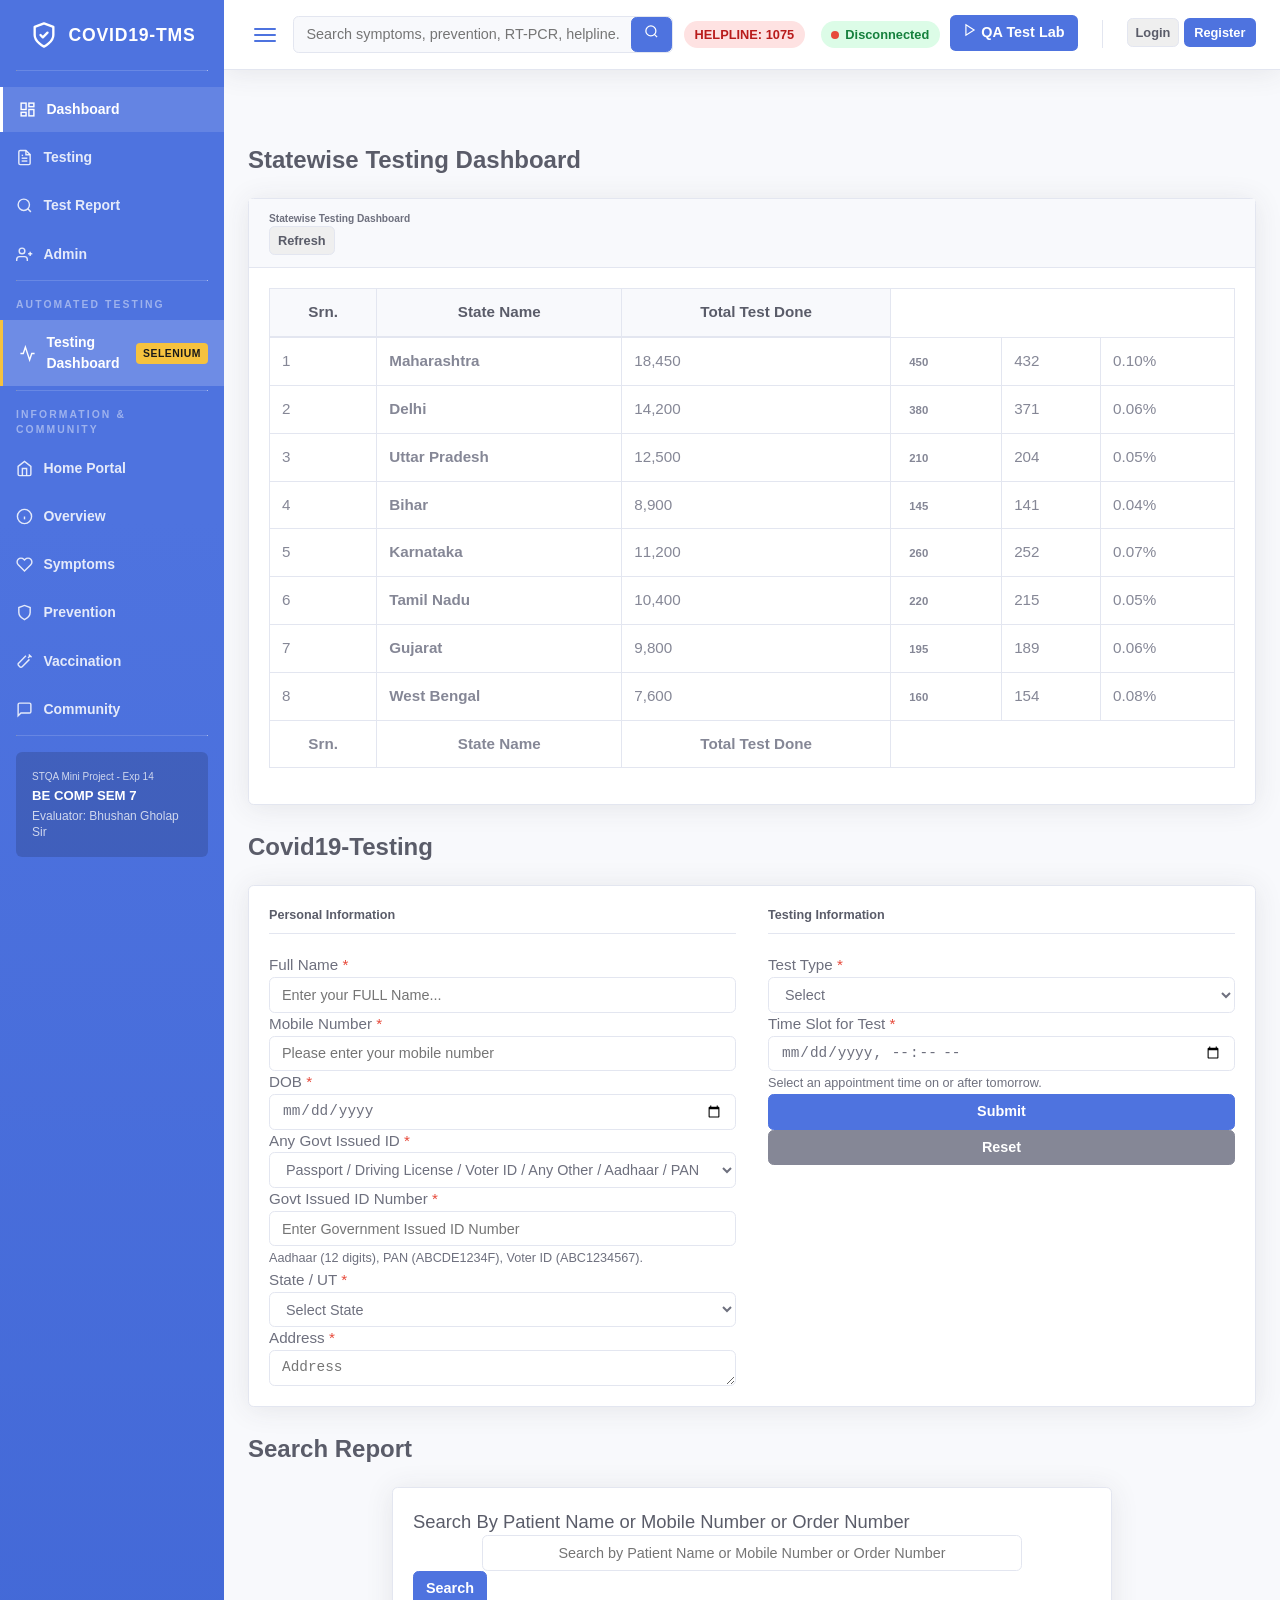
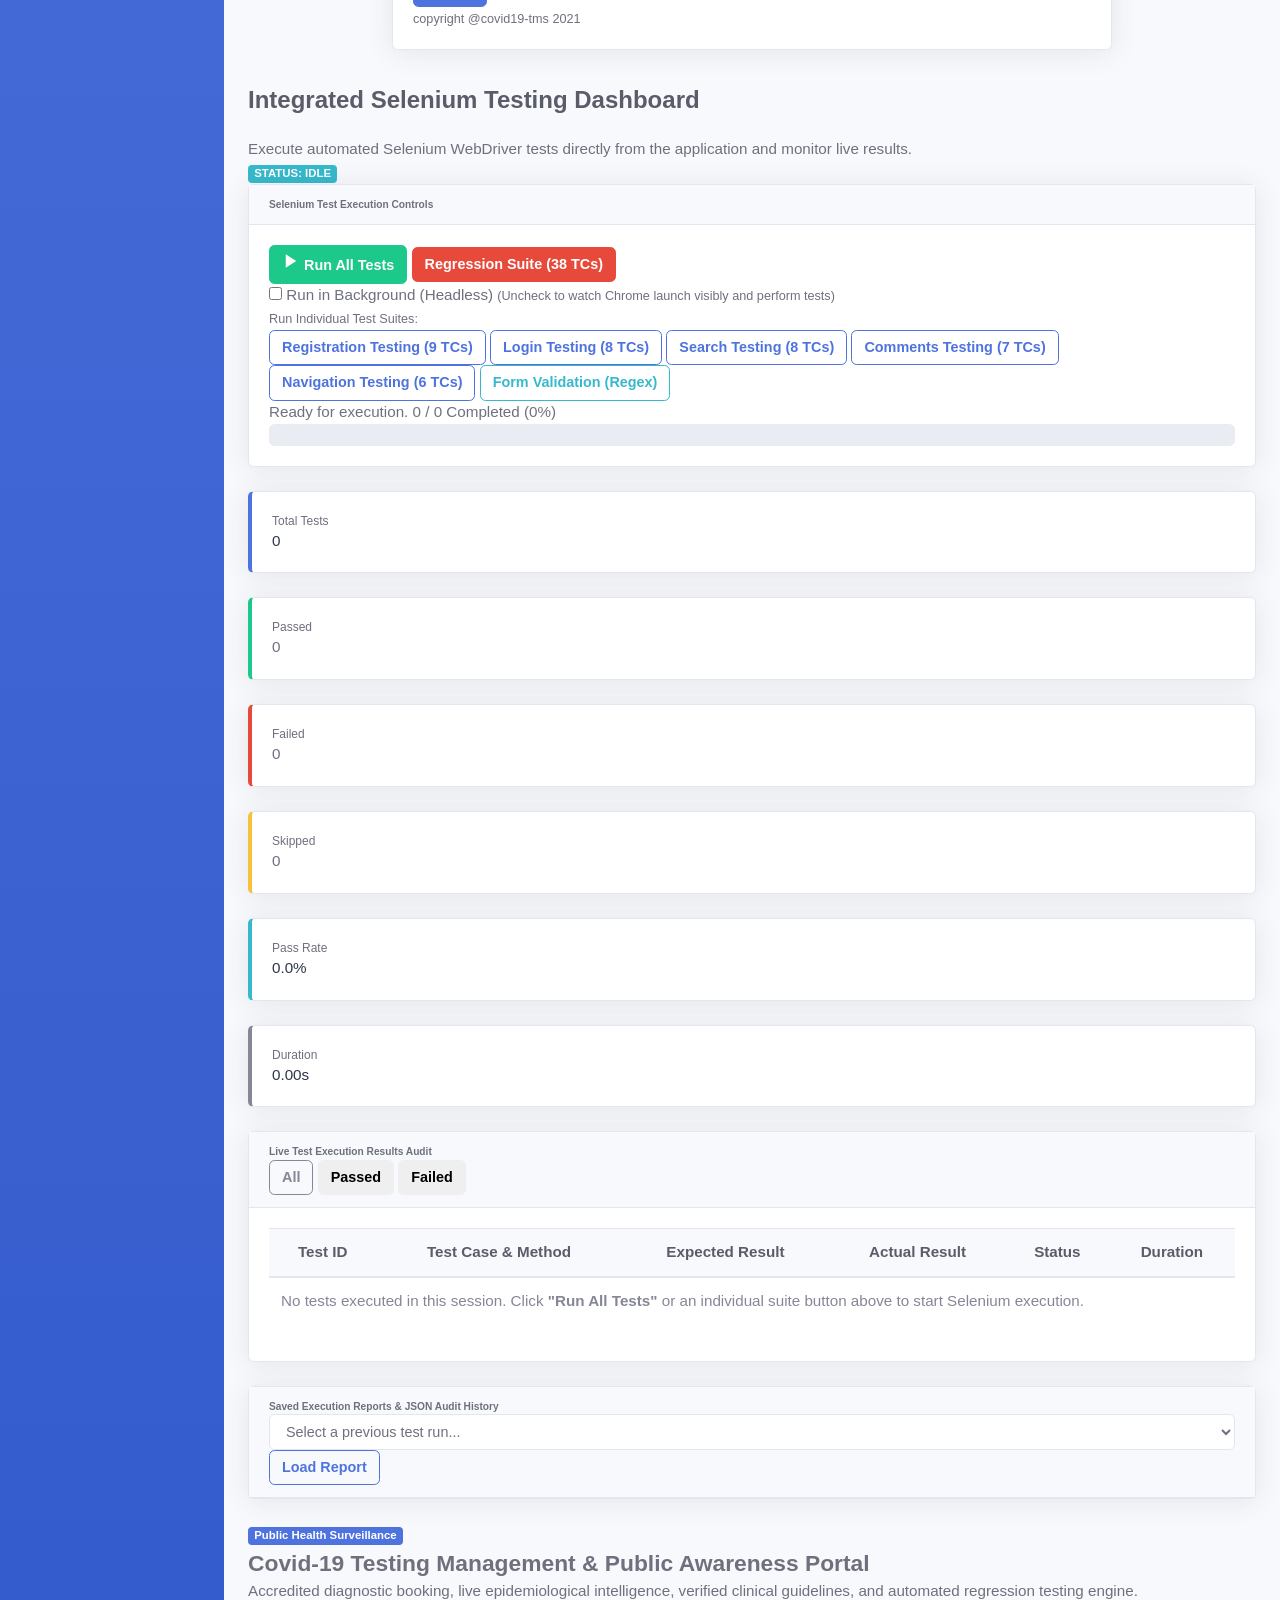
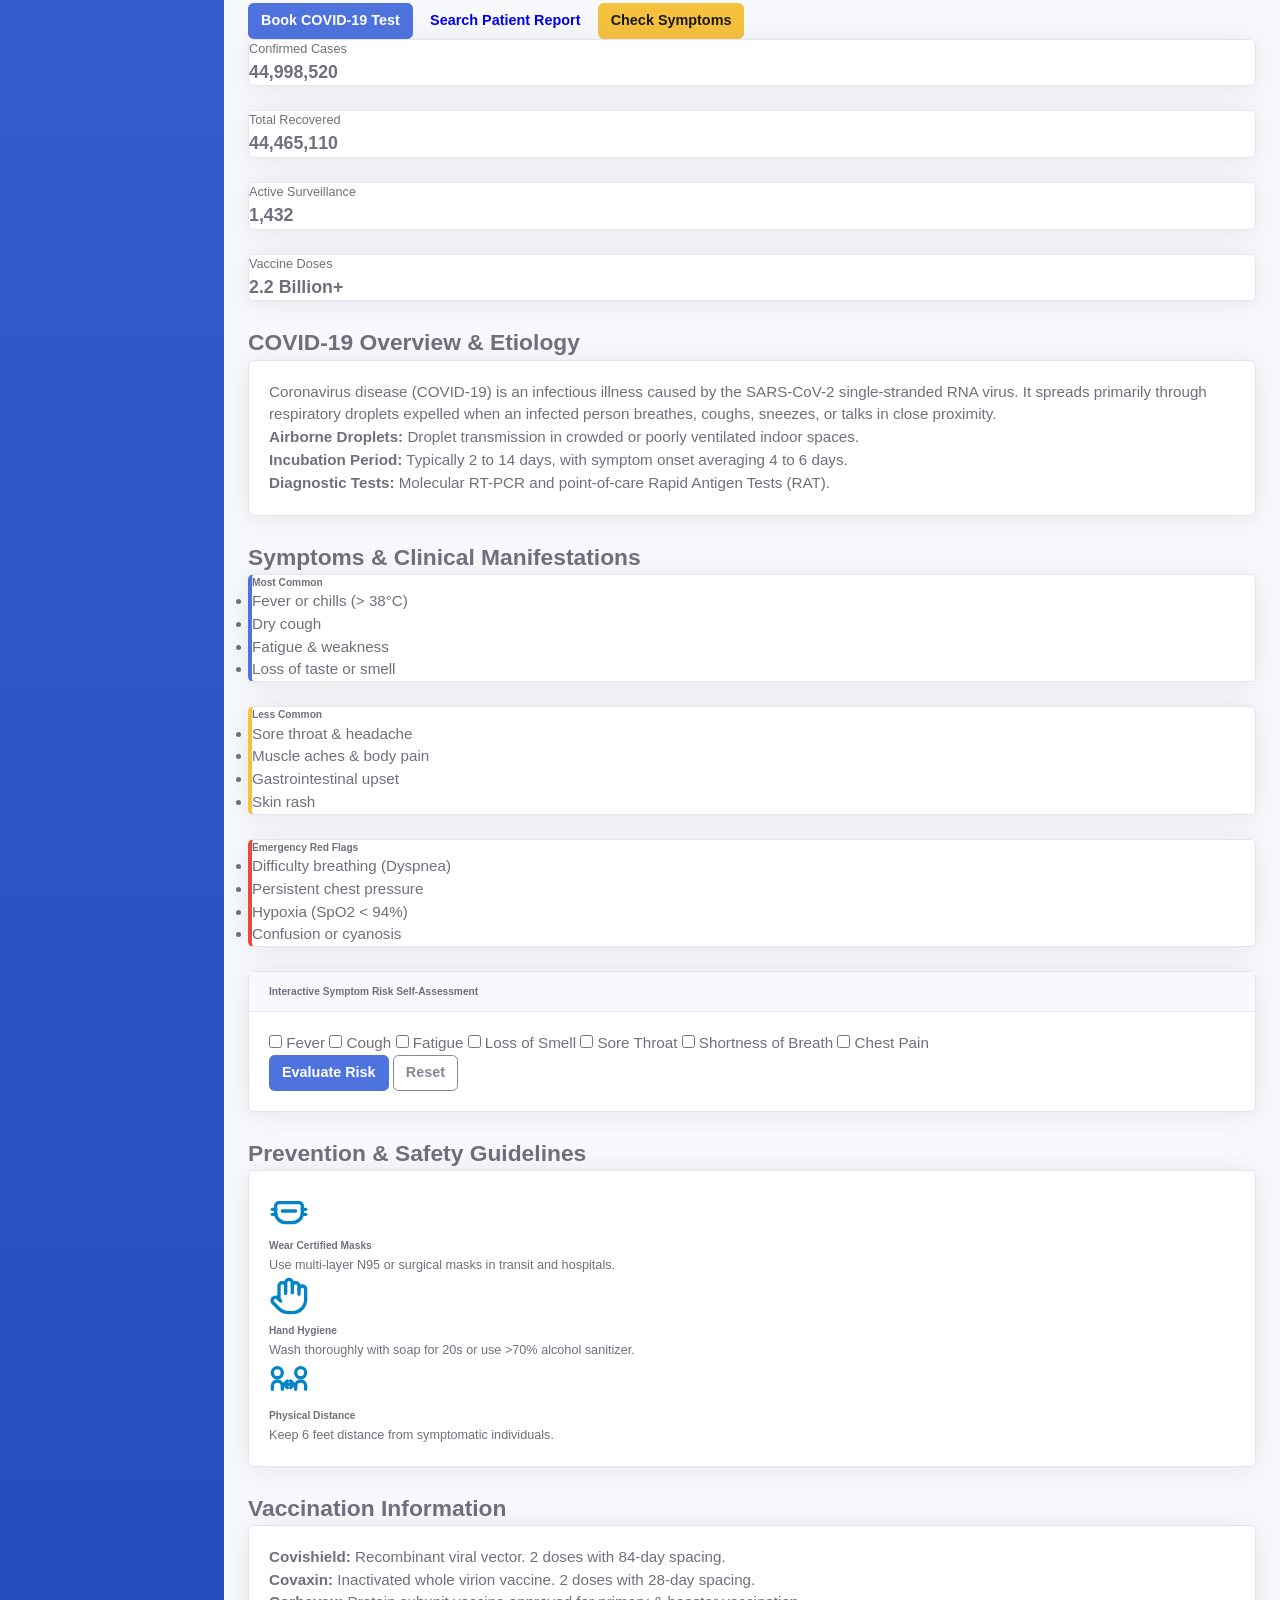
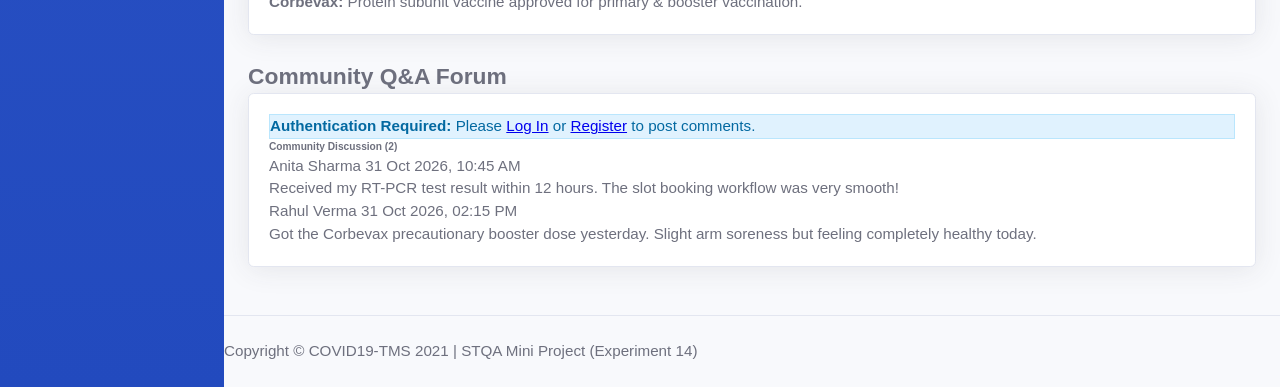
==== commit 3d95ab19: "feat(qa): integrated live Selenium testing dashboard and automated browser launcher" ====
--- a/index.html
+++ b/index.html
@@ -3,1013 +3,961 @@
 <head>
   <meta charset="UTF-8">
   <meta name="viewport" content="width=device-width, initial-scale=1.0">
-  <title>COVID-19 Information & Awareness Portal | STQA Mini Project</title>
+  <title>COVID19-TMS | Covid-19 Testing Management System & QA Automation Lab</title>
   <link rel="stylesheet" href="style.css">
-  <link rel="icon" type="image/svg+xml" href="assets/icons/virus.svg">
+  <link rel="icon" type="image/svg+xml" href="assets/icons/shield.svg">
 </head>
-<body>
-
-  <!-- Top Announcement Bar -->
-  <div class="top-announcement" id="top-announcement">
-    <div class="container announcement-inner">
-      <div class="announcement-text">
-        <span class="badge badge-pulse">LIVE HELPLINE</span>
-        <span>National COVID-19 Helpline: <strong>1075</strong> (Toll Free) | Health Ministry: <strong>+91-11-23978046</strong></span>
+<body id="page-top">
+
+  <!-- Main Application Wrapper -->
+  <div id="wrapper">
+
+    <!-- 1. LEFT SIDEBAR (COVID19-TMS - Reference Screenshot 1, 2, 3) -->
+    <ul class="sidebar" id="sidebar">
+      <!-- Sidebar Brand -->
+      <a class="sidebar-brand" href="#home" id="brand-logo">
+        <div class="sidebar-brand-icon">
+          <img src="assets/icons/shield.svg" alt="COVID19-TMS Logo" class="brand-svg-icon">
+        </div>
+        <div class="sidebar-brand-text">COVID19-TMS</div>
+      </a>
+
+      <hr class="sidebar-divider my-0">
+
+      <!-- Nav Item - Dashboard (Screenshot 3) -->
+      <li class="nav-item active">
+        <a class="sidebar-nav-link" href="#dashboard" id="nav-dashboard">
+          <svg class="sidebar-icon" viewBox="0 0 24 24" fill="none" stroke="currentColor" stroke-width="2"><rect x="3" y="3" width="7" height="9"></rect><rect x="14" y="3" width="7" height="5"></rect><rect x="14" y="12" width="7" height="9"></rect><rect x="3" y="16" width="7" height="5"></rect></svg>
+          <span>Dashboard</span>
+        </a>
+      </li>
+
+      <!-- Nav Item - Testing (Screenshot 1) -->
+      <li class="nav-item">
+        <a class="sidebar-nav-link" href="#test-registration" id="nav-test-reg">
+          <svg class="sidebar-icon" viewBox="0 0 24 24" fill="none" stroke="currentColor" stroke-width="2"><path d="M14 2H6a2 2 0 0 0-2 2v16a2 2 0 0 0 2 2h12a2 2 0 0 0 2-2V8z"></path><polyline points="14 2 14 8 20 8"></polyline><line x1="16" y1="13" x2="8" y2="13"></line><line x1="16" y1="17" x2="8" y2="17"></line><polyline points="10 9 9 9 8 9"></polyline></svg>
+          <span>Testing</span>
+        </a>
+      </li>
+
+      <!-- Nav Item - Test Report (Screenshot 2) -->
+      <li class="nav-item">
+        <a class="sidebar-nav-link" href="#report-search" id="nav-report-search">
+          <svg class="sidebar-icon" viewBox="0 0 24 24" fill="none" stroke="currentColor" stroke-width="2"><circle cx="11" cy="11" r="8"></circle><line x1="21" y1="21" x2="16.65" y2="16.65"></line></svg>
+          <span>Test Report</span>
+        </a>
+      </li>
+
+      <!-- Nav Item - Admin Login (Screenshot 4) -->
+      <li class="nav-item">
+        <a class="sidebar-nav-link" href="javascript:void(0)" onclick="openModal('admin-modal')" id="nav-admin">
+          <svg class="sidebar-icon" viewBox="0 0 24 24" fill="none" stroke="currentColor" stroke-width="2"><path d="M16 21v-2a4 4 0 0 0-4-4H5a4 4 0 0 0-4 4v2"></path><circle cx="8.5" cy="7" r="4"></circle><line x1="20" y1="8" x2="20" y2="14"></line><line x1="23" y1="11" x2="17" y2="11"></line></svg>
+          <span>Admin</span>
+        </a>
+      </li>
+
+      <hr class="sidebar-divider">
+
+      <!-- Sidebar Heading - QA LAB -->
+      <div class="sidebar-heading">AUTOMATED TESTING</div>
+
+      <!-- Nav Item - QA TESTING DASHBOARD -->
+      <li class="nav-item nav-item-qa">
+        <a class="sidebar-nav-link qa-highlight" href="#qa-testing-dashboard" id="nav-qa-dashboard">
+          <svg class="sidebar-icon" viewBox="0 0 24 24" fill="none" stroke="currentColor" stroke-width="2"><polyline points="22 12 18 12 15 21 9 3 6 12 2 12"></polyline></svg>
+          <span>Testing Dashboard</span>
+          <span class="qa-live-badge">SELENIUM</span>
+        </a>
+      </li>
+
+      <hr class="sidebar-divider">
+
+      <!-- Sidebar Heading - PORTAL MODULES -->
+      <div class="sidebar-heading">INFORMATION & COMMUNITY</div>
+
+      <li class="nav-item">
+        <a class="sidebar-nav-link" href="#home" id="nav-home">
+          <svg class="sidebar-icon" viewBox="0 0 24 24" fill="none" stroke="currentColor" stroke-width="2"><path d="M3 9l9-7 9 7v11a2 2 0 0 1-2 2H5a2 2 0 0 1-2-2z"></path><polyline points="9 22 9 12 15 12 15 22"></polyline></svg>
+          <span>Home Portal</span>
+        </a>
+      </li>
+
+      <li class="nav-item">
+        <a class="sidebar-nav-link" href="#info" id="nav-info">
+          <svg class="sidebar-icon" viewBox="0 0 24 24" fill="none" stroke="currentColor" stroke-width="2"><circle cx="12" cy="12" r="10"></circle><line x1="12" y1="16" x2="12" y2="12"></line><line x1="12" y1="8" x2="12.01" y2="8"></line></svg>
+          <span>Overview</span>
+        </a>
+      </li>
+
+      <li class="nav-item">
+        <a class="sidebar-nav-link" href="#symptoms" id="nav-symptoms">
+          <svg class="sidebar-icon" viewBox="0 0 24 24" fill="none" stroke="currentColor" stroke-width="2"><path d="M20.84 4.61a5.5 5.5 0 0 0-7.78 0L12 5.67l-1.06-1.06a5.5 5.5 0 0 0-7.78 7.78l1.06 1.06L12 21.23l7.78-7.78 1.06-1.06a5.5 5.5 0 0 0 0-7.78z"></path></svg>
+          <span>Symptoms</span>
+        </a>
+      </li>
+
+      <li class="nav-item">
+        <a class="sidebar-nav-link" href="#prevention" id="nav-prevention">
+          <svg class="sidebar-icon" viewBox="0 0 24 24" fill="none" stroke="currentColor" stroke-width="2"><path d="M12 22s8-4 8-10V5l-8-3-8 3v7c0 6 8 10 8 10z"></path></svg>
+          <span>Prevention</span>
+        </a>
+      </li>
+
+      <li class="nav-item">
+        <a class="sidebar-nav-link" href="#vaccination" id="nav-vaccine">
+          <svg class="sidebar-icon" viewBox="0 0 24 24" fill="none" stroke="currentColor" stroke-width="2"><path d="m18 2 4 4"></path><path d="m17 7 3-3"></path><path d="M19 9 8.7 19.3c-1 1-2.5 1-3.4 0l-1.6-1.6c-1-1-1-2.5 0-3.4L14 4"></path></svg>
+          <span>Vaccination</span>
+        </a>
+      </li>
+
+      <li class="nav-item">
+        <a class="sidebar-nav-link" href="#comments" id="nav-comments">
+          <svg class="sidebar-icon" viewBox="0 0 24 24" fill="none" stroke="currentColor" stroke-width="2"><path d="M21 15a2 2 0 0 1-2 2H7l-4 4V5a2 2 0 0 1 2-2h14a2 2 0 0 1 2 2z"></path></svg>
+          <span>Community</span>
+        </a>
+      </li>
+
+      <hr class="sidebar-divider d-none d-md-block">
+
+      <!-- Academic Info Block -->
+      <div class="sidebar-academic-block">
+        <small>STQA Mini Project - Exp 14</small>
+        <strong>BE COMP SEM 7</strong>
+        <p>Evaluator: Bhushan Gholap Sir</p>
       </div>
-      <div class="academic-badge">
-        <span>BE COMP SEM 7 | STQA Experiment 14</span>
+    </ul>
+    <!-- End of Sidebar -->
+
+    <!-- 2. CONTENT WRAPPER -->
+    <div id="content-wrapper" class="d-flex flex-column">
+
+      <!-- Main Content Container -->
+      <div id="content">
+
+        <!-- TOP NAVIGATION BAR -->
+        <nav class="navbar topbar" id="site-header">
+          <!-- Sidebar Toggle (Mobile Hamburger) -->
+          <button id="nav-toggle" class="btn-topbar-toggle mr-3" aria-label="Toggle navigation">
+            <span class="hamburger-bar"></span>
+            <span class="hamburger-bar"></span>
+            <span class="hamburger-bar"></span>
+          </button>
+
+          <!-- Topbar Portal Search -->
+          <div class="topbar-search-form" id="site-search-section">
+            <div class="input-group">
+              <input type="text" id="search-input" class="form-control" placeholder="Search symptoms, prevention, RT-PCR, helpline..." autocomplete="off">
+              <button class="btn btn-clear hidden" id="search-clear" title="Clear">✕</button>
+              <div class="input-group-append">
+                <button class="btn btn-primary btn-search-topbar" id="search-button" type="button">
+                  <svg width="15" height="15" viewBox="0 0 24 24" fill="none" stroke="currentColor" stroke-width="2"><circle cx="11" cy="11" r="8"></circle><line x1="21" y1="21" x2="16.65" y2="16.65"></line></svg>
+                </button>
+              </div>
+            </div>
+          </div>
+
+          <!-- Topbar Center / Helpline Indicator -->
+          <div class="topbar-helpline">
+            <span class="helpline-badge">HELPLINE: <strong>1075</strong></span>
+            <span class="server-status-pill" id="qa-server-status">
+              <span class="status-dot online"></span> Server Active
+            </span>
+          </div>
+
+          <!-- Topbar Right Navbar (Auth items) -->
+          <ul class="navbar-nav ml-auto" id="main-nav">
+            <!-- Testing Lab Quick Action Button -->
+            <li class="nav-item d-none d-sm-block">
+              <a href="#qa-testing-dashboard" class="btn btn-qa-quick">
+                <svg width="14" height="14" viewBox="0 0 24 24" fill="none" stroke="currentColor" stroke-width="2"><polygon points="5 3 19 12 5 21 5 3"></polygon></svg>
+                QA Test Lab
+              </a>
+            </li>
+
+            <div class="topbar-divider"></div>
+
+            <!-- Auth Actions -->
+            <li class="nav-item">
+              <div class="nav-auth-actions" id="nav-auth-actions">
+                <div class="logged-out-actions" id="logged-out-actions">
+                  <button class="btn btn-outline-sm" id="nav-login" onclick="openModal('login-modal')">Login</button>
+                  <button class="btn btn-primary-sm" id="nav-register" onclick="openModal('register-modal')">Register</button>
+                </div>
+                <div class="logged-in-actions hidden" id="logged-in-actions">
+                  <span class="user-greeting" id="user-display-name">Welcome, User</span>
+                  <button class="btn btn-danger-sm" id="logout-button">Logout</button>
+                </div>
+              </div>
+            </li>
+          </ul>
+        </nav>
+        <!-- End of Topbar -->
+
+        <!-- Search Results Floating Container -->
+        <div class="container-fluid">
+          <div class="search-results-container hidden" id="search-results"></div>
+        </div>
+
+        <!-- 3. PAGE BODY: MAIN MODULES -->
+        <div class="container-fluid main-page-body">
+
+          <!-- ============================================================== -->
+          <!-- MODULE 05: STATE-WISE TESTING DASHBOARD (Reference Screenshot 3) -->
+          <!-- ============================================================== -->
+          <section class="page-section" id="dashboard">
+            <h1 class="h3 page-title">Statewise Testing Dashboard</h1>
+            
+            <div class="card shadow mb-4">
+              <div class="card-header py-3 d-flex justify-content-between align-items-center">
+                <h6 class="m-0 font-weight-bold text-primary">Statewise Testing Dashboard</h6>
+                <button class="btn btn-outline-sm" id="btn-refresh-dashboard" onclick="renderStateDashboard()">Refresh</button>
+              </div>
+              <div class="card-body">
+                <div class="table-responsive">
+                  <table class="table table-bordered state-dashboard-table" id="state-dashboard-table" width="100%" cellspacing="0">
+                    <thead>
+                      <tr>
+                        <th>Srn.</th>
+                        <th>State Name</th>
+                        <th>Total Test Done</th>
+                      </tr>
+                    </thead>
+                    <tbody id="state-dashboard-body">
+                      <!-- Populated dynamically: Bihar 1, Delhi 1, Maharashtra 1, Uttar Pradesh 2 -->
+                    </tbody>
+                    <tfoot>
+                      <tr>
+                        <th>Srn.</th>
+                        <th>State Name</th>
+                        <th>Total Test Done</th>
+                      </tr>
+                    </tfoot>
+                  </table>
+                </div>
+              </div>
+            </div>
+          </section>
+
+          <!-- ============================================================== -->
+          <!-- MODULE 03: COVID-19 TEST REGISTRATION (Reference Screenshot 1)  -->
+          <!-- ============================================================== -->
+          <section class="page-section" id="test-registration">
+            <h1 class="h3 page-title">Covid19-Testing</h1>
+
+            <div class="card shadow mb-4">
+              <div class="card-body p-4">
+                <form id="covid-test-form" onsubmit="handleTestRegistration(event)" novalidate>
+                  <div class="row form-split-row">
+                    <!-- Left Column: Personal Information (Screenshot 1) -->
+                    <div class="col-lg-6 form-col-split">
+                      <h5 class="form-section-title">Personal Information</h5>
+                      
+                      <div class="form-group mb-3">
+                        <label for="patient-name">Full Name <span class="required">*</span></label>
+                        <input type="text" class="form-control" id="patient-name" name="patient-name" placeholder="Enter your FULL Name..." required>
+                      </div>
+
+                      <div class="form-group mb-3">
+                        <label for="patient-phone">Mobile Number <span class="required">*</span></label>
+                        <input type="tel" class="form-control" id="patient-phone" name="patient-phone" placeholder="Please enter your mobile number" maxlength="10" required>
+                      </div>
+
+                      <div class="form-group mb-3">
+                        <label for="patient-dob">DOB <span class="required">*</span></label>
+                        <input type="date" class="form-control" id="patient-dob" name="patient-dob" placeholder="dd --- yyyy" required>
+                      </div>
+
+                      <div class="form-group mb-3">
+                        <label for="govt-id-type">Any Govt Issued ID <span class="required">*</span></label>
+                        <select class="form-control" id="govt-id-type" name="govt-id-type" onchange="updateGovtIdPlaceholder()" required>
+                          <option value="">Passport / Driving License / Voter ID / Any Other / Aadhaar / PAN</option>
+                          <option value="Aadhaar">Aadhaar Card</option>
+                          <option value="PAN">PAN Card</option>
+                          <option value="VoterID">Voter ID</option>
+                          <option value="Passport">Passport</option>
+                          <option value="DrivingLicense">Driving License</option>
+                        </select>
+                      </div>
+
+                      <div class="form-group mb-3">
+                        <label for="govt-id-num">Govt Issued ID Number <span class="required">*</span></label>
+                        <input type="text" class="form-control" id="govt-id-num" name="govt-id-num" placeholder="Enter Government Issued ID Number" required>
+                        <small class="text-muted d-block mt-1" id="govt-id-hint">Aadhaar (12 digits), PAN (ABCDE1234F), Voter ID (ABC1234567).</small>
+                      </div>
+
+                      <div class="form-group mb-3">
+                        <label for="patient-state">State / UT <span class="required">*</span></label>
+                        <select class="form-control" id="patient-state" name="patient-state" required>
+                          <option value="">Select State</option>
+                          <option value="Bihar">Bihar</option>
+                          <option value="Delhi">Delhi</option>
+                          <option value="Maharashtra">Maharashtra</option>
+                          <option value="Uttar Pradesh">Uttar Pradesh</option>
+                          <option value="Karnataka">Karnataka</option>
+                          <option value="Tamil Nadu">Tamil Nadu</option>
+                          <option value="Gujarat">Gujarat</option>
+                          <option value="West Bengal">West Bengal</option>
+                        </select>
+                      </div>
+
+                      <div class="form-group mb-3">
+                        <label for="patient-address">Address <span class="required">*</span></label>
+                        <textarea class="form-control" id="patient-address" name="patient-address" rows="2" placeholder="Address" required></textarea>
+                      </div>
+                    </div>
+
+                    <!-- Right Column: Testing Information (Screenshot 1) -->
+                    <div class="col-lg-6 form-col-split">
+                      <h5 class="form-section-title">Testing Information</h5>
+
+                      <div class="form-group mb-3">
+                        <label for="test-type">Test Type <span class="required">*</span></label>
+                        <select class="form-control" id="test-type" name="test-type" required>
+                          <option value="">Select</option>
+                          <option value="RT-PCR">RT-PCR (Reverse Transcription Polymerase Chain Reaction)</option>
+                          <option value="Rapid Antigen">Rapid Antigen Test</option>
+                          <option value="Antibody Test">Antibody Test</option>
+                        </select>
+                      </div>
+
+                      <div class="form-group mb-4">
+                        <label for="patient-slot">Time Slot for Test <span class="required">*</span></label>
+                        <input type="datetime-local" class="form-control" id="patient-slot" name="patient-slot" placeholder="dd --- yyyy --:--" required>
+                        <small class="text-muted d-block mt-1">Select an appointment time on or after tomorrow.</small>
+                      </div>
+
+                      <div class="form-group mt-4">
+                        <button type="submit" class="btn btn-primary btn-block py-2 font-weight-bold" id="test-reg-submit">Submit</button>
+                        <button type="reset" class="btn btn-secondary btn-block mt-2" id="test-reg-reset" onclick="clearTestRegMsg()">Reset</button>
+                      </div>
+
+                      <div class="alert-box hidden mt-3" id="test-reg-msg"></div>
+                    </div>
+                  </div>
+                </form>
+              </div>
+            </div>
+          </section>
+
+          <!-- ============================================================== -->
+          <!-- MODULE 04: SEARCH REPORT (Reference Screenshot 2)              -->
+          <!-- ============================================================== -->
+          <section class="page-section" id="report-search">
+            <h1 class="h3 page-title">Search Report</h1>
+
+            <div class="card shadow mb-4 search-report-center-card">
+              <div class="card-body p-4 text-center">
+                <p class="search-report-prompt font-weight-bold">Search By Patient Name or Mobile Number or Order Number</p>
+                
+                <div class="search-report-input-wrap my-3">
+                  <input type="text" id="report-search-input" class="form-control search-report-input" placeholder="Search by Patient Name or Mobile Number or Order Number">
+                  <button class="btn btn-primary btn-search-report mt-3 px-4" id="report-search-btn" onclick="handleReportSearch()">Search</button>
+                </div>
+
+                <div class="search-report-footer-note text-muted mt-4">
+                  <small>copyright @covid19-tms 2021</small>
+                </div>
+              </div>
+            </div>
+
+            <!-- Report Card Display Area -->
+            <div class="report-display-area" id="report-display-area">
+              <div class="report-empty-placeholder hidden" id="report-empty-placeholder"></div>
+
+              <div class="report-card hidden" id="report-result-card">
+                <div class="report-card-header d-flex justify-content-between align-items-center">
+                  <div>
+                    <h4 class="m-0 font-weight-bold text-dark">COVID-19 DIAGNOSTIC LABORATORY REPORT</h4>
+                    <small class="text-muted">NABL Accredited Testing Facility | ICMR Reg: 2026-COV-9981</small>
+                  </div>
+                  <div class="text-right">
+                    <span class="report-badge-status" id="report-badge-status">NEGATIVE</span>
+                    <span class="d-block font-weight-bold mt-1 text-primary" id="report-order-no">Order #ORD-1001</span>
+                  </div>
+                </div>
+                <hr>
+                <div class="row report-details-grid">
+                  <div class="col-md-6 mb-2">
+                    <small class="text-muted d-block">PATIENT FULL NAME:</small>
+                    <strong id="report-patient-name">Anita Sharma</strong>
+                  </div>
+                  <div class="col-md-6 mb-2">
+                    <small class="text-muted d-block">MOBILE NUMBER:</small>
+                    <strong id="report-patient-phone">9876543210</strong>
+                  </div>
+                  <div class="col-md-6 mb-2">
+                    <small class="text-muted d-block">DATE OF BIRTH / AGE:</small>
+                    <strong id="report-patient-dob">1998-04-17</strong>
+                  </div>
+                  <div class="col-md-6 mb-2">
+                    <small class="text-muted d-block">GOVERNMENT ID:</small>
+                    <strong id="report-patient-govtid">PAN: ABCDE1234F</strong>
+                  </div>
+                  <div class="col-md-6 mb-2">
+                    <small class="text-muted d-block">TEST TYPE:</small>
+                    <strong id="report-test-type">RT-PCR</strong>
+                  </div>
+                  <div class="col-md-6 mb-2">
+                    <small class="text-muted d-block">SLOT / COLLECTION TIME:</small>
+                    <strong id="report-slot-time">2026-11-05 10:30</strong>
+                  </div>
+                  <div class="col-md-6 mb-2">
+                    <small class="text-muted d-block">STATE:</small>
+                    <strong id="report-patient-state">Maharashtra</strong>
+                  </div>
+                  <div class="col-md-6 mb-2">
+                    <small class="text-muted d-block">CLINICAL FINDING:</small>
+                    <strong class="text-success" id="report-clinical-result">SARS-CoV-2 RNA Not Detected (Negative)</strong>
+                  </div>
+                </div>
+                <hr>
+                <div class="d-flex justify-content-between align-items-center">
+                  <small class="text-muted">Digital Laboratory Record for STQA Automation Verification.</small>
+                  <div>
+                    <button class="btn btn-outline-sm" id="print-report-btn" onclick="window.print()">Print</button>
+                    <button class="btn btn-primary-sm" id="download-report-btn" onclick="downloadReportMock()">Download PDF</button>
+                  </div>
+                </div>
+              </div>
+
+              <div class="alert-box alert-warning hidden mt-3" id="report-not-found-msg">
+                <strong>No Patient Report Found:</strong> No test record matched your query.
+              </div>
+            </div>
+          </section>
+
+          <!-- ============================================================== -->
+          <!-- MODULE: INTEGRATED SELENIUM TESTING DASHBOARD (REQUIREMENTS)    -->
+          <!-- ============================================================== -->
+          <section class="page-section" id="qa-testing-dashboard">
+            <div class="d-flex justify-content-between align-items-center mb-3">
+              <div>
+                <h1 class="h3 page-title m-0">Integrated Selenium Testing Dashboard</h1>
+                <p class="text-muted m-0">Execute automated Selenium WebDriver tests directly from the application and monitor live results.</p>
+              </div>
+              <div class="d-flex align-items-center">
+                <span class="badge badge-info py-2 px-3 mr-2" id="qa-runner-status">STATUS: IDLE</span>
+              </div>
+            </div>
+
+            <!-- Testing Control Center Card -->
+            <div class="card shadow mb-4">
+              <div class="card-header py-3 bg-light">
+                <h6 class="m-0 font-weight-bold text-primary">Selenium Test Execution Controls</h6>
+              </div>
+              <div class="card-body">
+                <div class="d-flex flex-wrap align-items-center justify-content-between gap-2 mb-3">
+                  <!-- Main Action Buttons -->
+                  <div class="qa-btn-group">
+                    <button class="btn btn-success btn-lg font-weight-bold mr-2" id="btn-run-all-tests" onclick="triggerTestRun('all')">
+                      <svg width="18" height="18" viewBox="0 0 24 24" fill="currentColor" class="mr-1"><polygon points="5 3 19 12 5 21 5 3"></polygon></svg>
+                      Run All Tests
+                    </button>
+                    <button class="btn btn-danger font-weight-bold" id="btn-run-regression-tests" onclick="triggerTestRun('regression')">
+                      Regression Suite (38 TCs)
+                    </button>
+                  </div>
+
+                  <!-- Browser Options -->
+                  <div class="qa-options-wrap">
+                    <label class="custom-control-label font-weight-bold" style="cursor: pointer;">
+                      <input type="checkbox" id="headless-toggle-chk">
+                      Run in Background (Headless)
+                    </label>
+                    <small class="text-muted d-block">(Uncheck to watch Chrome launch visibly and perform tests)</small>
+                  </div>
+                </div>
+
+                <!-- Individual Test Suite Triggers -->
+                <div class="qa-sub-suites p-3 bg-light rounded">
+                  <small class="font-weight-bold text-uppercase text-muted d-block mb-2">Run Individual Test Suites:</small>
+                  <div class="d-flex flex-wrap gap-2">
+                    <button class="btn btn-outline-primary btn-sm" id="btn-run-registration-tests" onclick="triggerTestRun('registration')">
+                      Registration Testing (9 TCs)
+                    </button>
+                    <button class="btn btn-outline-primary btn-sm" id="btn-run-login-tests" onclick="triggerTestRun('login')">
+                      Login Testing (8 TCs)
+                    </button>
+                    <button class="btn btn-outline-primary btn-sm" id="btn-run-search-tests" onclick="triggerTestRun('search')">
+                      Search Testing (8 TCs)
+                    </button>
+                    <button class="btn btn-outline-primary btn-sm" id="btn-run-comments-tests" onclick="triggerTestRun('comments')">
+                      Comments Testing (7 TCs)
+                    </button>
+                    <button class="btn btn-outline-primary btn-sm" id="btn-run-navigation-tests" onclick="triggerTestRun('navigation')">
+                      Navigation Testing (6 TCs)
+                    </button>
+                    <button class="btn btn-outline-info btn-sm" id="btn-run-validation-tests" onclick="triggerTestRun('validation')">
+                      Form Validation (Regex)
+                    </button>
+                  </div>
+                </div>
+
+                <!-- Live Progress Indicator -->
+                <div class="qa-progress-wrap mt-4" id="qa-progress-container">
+                  <div class="d-flex justify-content-between mb-1">
+                    <span class="font-weight-bold text-primary" id="qa-current-test-name">Ready for execution.</span>
+                    <span class="font-weight-bold" id="qa-progress-text">0 / 0 Completed (0%)</span>
+                  </div>
+                  <div class="progress" style="height: 22px;">
+                    <div class="progress-bar progress-bar-striped progress-bar-animated bg-primary" id="qa-progress-bar" role="progressbar" style="width: 0%;">0%</div>
+                  </div>
+                </div>
+              </div>
+            </div>
+
+            <!-- Key Test Execution Metrics Row -->
+            <div class="row qa-metrics-row mb-4">
+              <div class="col-xl-2 col-md-4 mb-3">
+                <div class="card border-left-primary shadow h-100 py-2">
+                  <div class="card-body">
+                    <div class="text-xs font-weight-bold text-primary text-uppercase mb-1">Total Tests</div>
+                    <div class="h5 mb-0 font-weight-bold text-gray-800" id="qa-metric-total">0</div>
+                  </div>
+                </div>
+              </div>
+
+              <div class="col-xl-2 col-md-4 mb-3">
+                <div class="card border-left-success shadow h-100 py-2">
+                  <div class="card-body">
+                    <div class="text-xs font-weight-bold text-success text-uppercase mb-1">Passed</div>
+                    <div class="h5 mb-0 font-weight-bold text-success" id="qa-metric-passed">0</div>
+                  </div>
+                </div>
+              </div>
+
+              <div class="col-xl-2 col-md-4 mb-3">
+                <div class="card border-left-danger shadow h-100 py-2">
+                  <div class="card-body">
+                    <div class="text-xs font-weight-bold text-danger text-uppercase mb-1">Failed</div>
+                    <div class="h5 mb-0 font-weight-bold text-danger" id="qa-metric-failed">0</div>
+                  </div>
+                </div>
+              </div>
+
+              <div class="col-xl-2 col-md-4 mb-3">
+                <div class="card border-left-warning shadow h-100 py-2">
+                  <div class="card-body">
+                    <div class="text-xs font-weight-bold text-warning text-uppercase mb-1">Skipped</div>
+                    <div class="h5 mb-0 font-weight-bold text-warning" id="qa-metric-skipped">0</div>
+                  </div>
+                </div>
+              </div>
+
+              <div class="col-xl-2 col-md-4 mb-3">
+                <div class="card border-left-info shadow h-100 py-2">
+                  <div class="card-body">
+                    <div class="text-xs font-weight-bold text-info text-uppercase mb-1">Pass Rate</div>
+                    <div class="h5 mb-0 font-weight-bold text-gray-800" id="qa-metric-rate">0.0%</div>
+                  </div>
+                </div>
+              </div>
+
+              <div class="col-xl-2 col-md-4 mb-3">
+                <div class="card border-left-secondary shadow h-100 py-2">
+                  <div class="card-body">
+                    <div class="text-xs font-weight-bold text-secondary text-uppercase mb-1">Duration</div>
+                    <div class="h5 mb-0 font-weight-bold text-gray-800" id="qa-metric-duration">0.00s</div>
+                  </div>
+                </div>
+              </div>
+            </div>
+
+            <!-- Detailed Results Table -->
+            <div class="card shadow mb-4">
+              <div class="card-header py-3 d-flex justify-content-between align-items-center">
+                <h6 class="m-0 font-weight-bold text-primary">Live Test Execution Results Audit</h6>
+                <div class="qa-table-filters">
+                  <button class="btn btn-sm btn-outline-secondary active" onclick="filterResultsTable('all')">All</button>
+                  <button class="btn btn-sm btn-outline-success" onclick="filterResultsTable('PASS')">Passed</button>
+                  <button class="btn btn-sm btn-outline-danger" onclick="filterResultsTable('FAIL')">Failed</button>
+                </div>
+              </div>
+              <div class="card-body p-0">
+                <div class="table-responsive">
+                  <table class="table table-hover mb-0" id="qa-results-table">
+                    <thead class="thead-light">
+                      <tr>
+                        <th>Test ID</th>
+                        <th>Test Case & Method</th>
+                        <th>Expected Result</th>
+                        <th>Actual Result</th>
+                        <th>Status</th>
+                        <th>Duration</th>
+                      </tr>
+                    </thead>
+                    <tbody id="qa-results-body">
+                      <tr>
+                        <td colspan="6" class="text-center py-4 text-muted">
+                          No tests executed in this session. Click <strong>"Run All Tests"</strong> or an individual suite button above to start Selenium execution.
+                        </td>
+                      </tr>
+                    </tbody>
+                  </table>
+                </div>
+              </div>
+            </div>
+
+            <!-- Bug Reporting Section (Appears when defects exist) -->
+            <div class="card shadow mb-4 hidden" id="qa-bugs-section">
+              <div class="card-header py-3 bg-danger text-white">
+                <h6 class="m-0 font-weight-bold">Defect Taxonomy & Bug Log (<span id="qa-bug-count">0</span> Detected)</h6>
+              </div>
+              <div class="card-body" id="qa-bugs-list">
+                <!-- Populated dynamically if tests fail -->
+              </div>
+            </div>
+
+            <!-- Historical Reports Section -->
+            <div class="card shadow mb-4">
+              <div class="card-header py-3 d-flex justify-content-between align-items-center">
+                <h6 class="m-0 font-weight-bold text-secondary">Saved Execution Reports & JSON Audit History</h6>
+                <div class="d-flex align-items-center">
+                  <select class="form-control form-control-sm mr-2" id="qa-history-select">
+                    <option value="">Select a previous test run...</option>
+                  </select>
+                  <button class="btn btn-sm btn-outline-primary" id="qa-btn-load-history" onclick="loadSelectedHistory()">Load Report</button>
+                </div>
+              </div>
+            </div>
+          </section>
+
+          <!-- ============================================================== -->
+          <!-- PORTAL INFORMATION & HERO (Preserved Functionality)            -->
+          <!-- ============================================================== -->
+          <section class="page-section" id="home">
+            <div class="jumbotron p-4 p-md-5 text-white rounded bg-dark-blue hero-jumbotron">
+              <div class="col-md-8 px-0">
+                <span class="badge badge-primary py-1 px-2 mb-2 text-uppercase">Public Health Surveillance</span>
+                <h1 class="display-5 font-italic font-weight-bold">Covid-19 Testing Management & Public Awareness Portal</h1>
+                <p class="lead my-3">Accredited diagnostic booking, live epidemiological intelligence, verified clinical guidelines, and automated regression testing engine.</p>
+                <div class="d-flex gap-2 flex-wrap">
+                  <a href="#test-registration" class="btn btn-primary font-weight-bold" id="hero-btn-book-test">Book COVID-19 Test</a>
+                  <a href="#report-search" class="btn btn-outline-light font-weight-bold" id="hero-btn-check-report">Search Patient Report</a>
+                  <a href="#symptoms" class="btn btn-warning font-weight-bold" id="hero-btn-symptoms">Check Symptoms</a>
+                </div>
+              </div>
+            </div>
+
+            <!-- Portal Metric Cards -->
+            <div class="row text-center mb-4" id="stats">
+              <div class="col-md-3 mb-2">
+                <div class="card p-3 shadow-sm">
+                  <small class="text-muted text-uppercase">Confirmed Cases</small>
+                  <h3 class="font-weight-bold text-primary m-0" id="stat-confirmed">44,998,520</h3>
+                </div>
+              </div>
+              <div class="col-md-3 mb-2">
+                <div class="card p-3 shadow-sm">
+                  <small class="text-muted text-uppercase">Total Recovered</small>
+                  <h3 class="font-weight-bold text-success m-0" id="stat-recovered">44,465,110</h3>
+                </div>
+              </div>
+              <div class="col-md-3 mb-2">
+                <div class="card p-3 shadow-sm">
+                  <small class="text-muted text-uppercase">Active Surveillance</small>
+                  <h3 class="font-weight-bold text-warning m-0" id="stat-active">1,432</h3>
+                </div>
+              </div>
+              <div class="col-md-3 mb-2">
+                <div class="card p-3 shadow-sm">
+                  <small class="text-muted text-uppercase">Vaccine Doses</small>
+                  <h3 class="font-weight-bold text-info m-0" id="stat-doses">2.2 Billion+</h3>
+                </div>
+              </div>
+            </div>
+          </section>
+
+          <!-- Medical Overview & Symptoms -->
+          <section class="page-section" id="info">
+            <h2 class="h4 mb-3 font-weight-bold text-primary">COVID-19 Overview & Etiology</h2>
+            <div class="card shadow mb-4">
+              <div class="card-body">
+                <p>Coronavirus disease (COVID-19) is an infectious illness caused by the SARS-CoV-2 single-stranded RNA virus. It spreads primarily through respiratory droplets expelled when an infected person breathes, coughs, sneezes, or talks in close proximity.</p>
+                <div class="row">
+                  <div class="col-md-4">
+                    <div class="p-3 bg-light rounded mb-2">
+                      <strong>Airborne Droplets:</strong> Droplet transmission in crowded or poorly ventilated indoor spaces.
+                    </div>
+                  </div>
+                  <div class="col-md-4">
+                    <div class="p-3 bg-light rounded mb-2">
+                      <strong>Incubation Period:</strong> Typically 2 to 14 days, with symptom onset averaging 4 to 6 days.
+                    </div>
+                  </div>
+                  <div class="col-md-4">
+                    <div class="p-3 bg-light rounded mb-2">
+                      <strong>Diagnostic Tests:</strong> Molecular RT-PCR and point-of-care Rapid Antigen Tests (RAT).
+                    </div>
+                  </div>
+                </div>
+              </div>
+            </div>
+          </section>
+
+          <!-- Symptoms & Interactive Checker -->
+          <section class="page-section" id="symptoms">
+            <h2 class="h4 mb-3 font-weight-bold text-primary">Symptoms & Clinical Manifestations</h2>
+            <div class="row mb-4">
+              <div class="col-md-4 mb-3">
+                <div class="card shadow-sm border-left-primary h-100 p-3">
+                  <h6 class="font-weight-bold text-primary">Most Common</h6>
+                  <ul class="m-0 pl-3">
+                    <li>Fever or chills (> 38°C)</li>
+                    <li>Dry cough</li>
+                    <li>Fatigue & weakness</li>
+                    <li>Loss of taste or smell</li>
+                  </ul>
+                </div>
+              </div>
+              <div class="col-md-4 mb-3">
+                <div class="card shadow-sm border-left-warning h-100 p-3">
+                  <h6 class="font-weight-bold text-warning">Less Common</h6>
+                  <ul class="m-0 pl-3">
+                    <li>Sore throat & headache</li>
+                    <li>Muscle aches & body pain</li>
+                    <li>Gastrointestinal upset</li>
+                    <li>Skin rash</li>
+                  </ul>
+                </div>
+              </div>
+              <div class="col-md-4 mb-3">
+                <div class="card shadow-sm border-left-danger h-100 p-3">
+                  <h6 class="font-weight-bold text-danger">Emergency Red Flags</h6>
+                  <ul class="m-0 pl-3">
+                    <li>Difficulty breathing (Dyspnea)</li>
+                    <li>Persistent chest pressure</li>
+                    <li>Hypoxia (SpO2 &lt; 94%)</li>
+                    <li>Confusion or cyanosis</li>
+                  </ul>
+                </div>
+              </div>
+            </div>
+
+            <!-- Interactive Risk Checker -->
+            <div class="card shadow mb-4" id="symptom-checker">
+              <div class="card-header py-3">
+                <h6 class="m-0 font-weight-bold text-primary">Interactive Symptom Risk Self-Assessment</h6>
+              </div>
+              <div class="card-body">
+                <div class="d-flex flex-wrap gap-3 mb-3">
+                  <label class="mr-3"><input type="checkbox" id="chk-fever"> Fever</label>
+                  <label class="mr-3"><input type="checkbox" id="chk-cough"> Cough</label>
+                  <label class="mr-3"><input type="checkbox" id="chk-fatigue"> Fatigue</label>
+                  <label class="mr-3"><input type="checkbox" id="chk-smell"> Loss of Smell</label>
+                  <label class="mr-3"><input type="checkbox" id="chk-throat"> Sore Throat</label>
+                  <label class="mr-3"><input type="checkbox" id="chk-breath"> Shortness of Breath</label>
+                  <label class="mr-3"><input type="checkbox" id="chk-chest"> Chest Pain</label>
+                </div>
+                <button class="btn btn-primary btn-sm" id="btn-assess-symptoms" onclick="evaluateSymptoms()">Evaluate Risk</button>
+                <button class="btn btn-outline-secondary btn-sm" id="btn-reset-symptoms" onclick="resetSymptomChecker()">Reset</button>
+                <div class="checker-result hidden mt-3" id="checker-result-box"></div>
+              </div>
+            </div>
+          </section>
+
+          <!-- Prevention & Vaccination -->
+          <section class="page-section" id="prevention">
+            <h2 class="h4 mb-3 font-weight-bold text-primary">Prevention & Safety Guidelines</h2>
+            <div class="card shadow mb-4">
+              <div class="card-body">
+                <div class="row text-center">
+                  <div class="col-md-4 mb-3">
+                    <img src="assets/icons/mask.svg" width="40" height="40" class="mb-2" alt="Mask">
+                    <h6>Wear Certified Masks</h6>
+                    <small class="text-muted">Use multi-layer N95 or surgical masks in transit and hospitals.</small>
+                  </div>
+                  <div class="col-md-4 mb-3">
+                    <img src="assets/icons/handwash.svg" width="40" height="40" class="mb-2" alt="Wash Hands">
+                    <h6>Hand Hygiene</h6>
+                    <small class="text-muted">Wash thoroughly with soap for 20s or use >70% alcohol sanitizer.</small>
+                  </div>
+                  <div class="col-md-4 mb-3">
+                    <img src="assets/icons/distance.svg" width="40" height="40" class="mb-2" alt="Distance">
+                    <h6>Physical Distance</h6>
+                    <small class="text-muted">Keep 6 feet distance from symptomatic individuals.</small>
+                  </div>
+                </div>
+              </div>
+            </div>
+          </section>
+
+          <!-- Vaccination Section -->
+          <section class="page-section" id="vaccination">
+            <h2 class="h4 mb-3 font-weight-bold text-primary">Vaccination Information</h2>
+            <div class="card shadow mb-4">
+              <div class="card-body">
+                <div class="row">
+                  <div class="col-md-4 mb-2">
+                    <div class="p-3 border rounded">
+                      <strong>Covishield:</strong> Recombinant viral vector. 2 doses with 84-day spacing.
+                    </div>
+                  </div>
+                  <div class="col-md-4 mb-2">
+                    <div class="p-3 border rounded">
+                      <strong>Covaxin:</strong> Inactivated whole virion vaccine. 2 doses with 28-day spacing.
+                    </div>
+                  </div>
+                  <div class="col-md-4 mb-2">
+                    <div class="p-3 border rounded">
+                      <strong>Corbevax:</strong> Protein subunit vaccine approved for primary & booster vaccination.
+                    </div>
+                  </div>
+                </div>
+              </div>
+            </div>
+          </section>
+
+          <!-- Community Comments -->
+          <section class="page-section" id="comments">
+            <h2 class="h4 mb-3 font-weight-bold text-primary">Community Q&A Forum</h2>
+            <div class="card shadow mb-4">
+              <div class="card-body">
+                <!-- Auth required prompt -->
+                <div id="comment-auth-lock" class="alert alert-info">
+                  <strong>Authentication Required:</strong> Please <a href="javascript:void(0)" onclick="openModal('login-modal')">Log In</a> or <a href="javascript:void(0)" onclick="openModal('register-modal')">Register</a> to post comments.
+                </div>
+
+                <!-- Post form -->
+                <form id="comment-post-form" class="hidden mb-4" onsubmit="handleCommentSubmit(event)" novalidate>
+                  <div class="mb-2">
+                    <span class="badge badge-primary">Posting as:</span>
+                    <strong id="comment-author-name">User</strong>
+                  </div>
+                  <div class="form-group mb-2">
+                    <textarea class="form-control" id="comment-input" rows="3" placeholder="Share your experience or ask a question (HTML will be escaped)..." required></textarea>
+                  </div>
+                  <button type="submit" class="btn btn-primary btn-sm" id="comment-submit">Post Comment</button>
+                  <div class="alert-box hidden mt-2" id="comment-msg"></div>
+                </form>
+
+                <!-- Comments list -->
+                <h6 class="font-weight-bold">Community Discussion (<span id="comments-count">0</span>)</h6>
+                <div class="comments-list mt-3" id="comments-list"></div>
+              </div>
+            </div>
+          </section>
+
+        </div>
+        <!-- End of Page Body -->
+
+      </div>
+      <!-- End of Main Content -->
+
+      <!-- Footer -->
+      <footer class="sticky-footer bg-white">
+        <div class="container my-auto">
+          <div class="copyright text-center my-auto">
+            <span>Copyright &copy; COVID19-TMS 2021 | STQA Mini Project (Experiment 14)</span>
+          </div>
+        </div>
+      </footer>
+
+    </div>
+    <!-- End of Content Wrapper -->
+
+  </div>
+  <!-- End of Page Wrapper -->
+
+  <!-- ============================================================== -->
+  <!-- MODALS                                                         -->
+  <!-- ============================================================== -->
+
+  <!-- Modal 1: User Login Modal -->
+  <div class="modal-overlay hidden" id="login-modal" onclick="closeModalOnBackdrop(event, 'login-modal')">
+    <div class="modal-card">
+      <div class="modal-header">
+        <h5 class="m-0 font-weight-bold text-primary">User Login</h5>
+        <button class="modal-close" onclick="closeModal('login-modal')">&times;</button>
+      </div>
+      <div class="modal-body p-4">
+        <form id="user-login-form" onsubmit="handleUserLogin(event)" novalidate>
+          <div class="form-group mb-3">
+            <label for="login-email">Email Address <span class="required">*</span></label>
+            <input type="email" class="form-control" id="login-email" placeholder="name@example.com" required autocomplete="username">
+          </div>
+          <div class="form-group mb-3">
+            <label for="login-password">Password <span class="required">*</span></label>
+            <input type="password" class="form-control" id="login-password" placeholder="Enter password" required autocomplete="current-password">
+          </div>
+          <div class="alert-box hidden mb-3" id="login-msg"></div>
+          <button type="submit" class="btn btn-primary btn-block" id="login-submit">Login</button>
+        </form>
+        <div class="text-center mt-3">
+          <small>Don't have an account? <a href="javascript:void(0)" onclick="switchModal('login-modal', 'register-modal')">Register here</a></small>
+        </div>
       </div>
     </div>
   </div>
 
-  <!-- Navigation Bar -->
-  <header class="site-header" id="site-header">
-    <div class="container header-inner">
-      <a href="#home" class="brand-logo" id="brand-logo">
-        <div class="logo-icon-wrap">
-          <img src="assets/icons/shield.svg" alt="Portal Logo" class="brand-icon">
-        </div>
-        <div class="brand-text">
-          <span class="brand-title">COVID-19 <span>Portal</span></span>
-          <span class="brand-sub">Information & Testing Management</span>
-        </div>
-      </a>
-
-      <button class="nav-toggle" id="nav-toggle" aria-label="Toggle navigation">
-        <span class="hamburger-bar"></span>
-        <span class="hamburger-bar"></span>
-        <span class="hamburger-bar"></span>
-      </button>
-
-      <nav class="main-nav" id="main-nav">
-        <ul class="nav-list">
-          <li><a href="#home" class="nav-link active" id="nav-home">Home</a></li>
-          <li><a href="#info" class="nav-link" id="nav-info">Overview</a></li>
-          <li><a href="#symptoms" class="nav-link" id="nav-symptoms">Symptoms</a></li>
-          <li><a href="#prevention" class="nav-link" id="nav-prevention">Prevention</a></li>
-          <li><a href="#vaccination" class="nav-link" id="nav-vaccine">Vaccination</a></li>
-          <li><a href="#test-registration" class="nav-link highlight-link" id="nav-test-reg">Book Test</a></li>
-          <li><a href="#report-search" class="nav-link" id="nav-report-search">Search Report</a></li>
-          <li><a href="#dashboard" class="nav-link" id="nav-dashboard">Dashboard</a></li>
-          <li><a href="#comments" class="nav-link" id="nav-comments">Community</a></li>
-        </ul>
-
-        <div class="nav-auth-actions" id="nav-auth-actions">
-          <!-- Logged out state -->
-          <div class="logged-out-actions" id="logged-out-actions">
-            <button class="btn btn-outline-sm" id="nav-login" onclick="openModal('login-modal')">Login</button>
-            <button class="btn btn-primary-sm" id="nav-register" onclick="openModal('register-modal')">Register</button>
+  <!-- Modal 2: User Registration Modal -->
+  <div class="modal-overlay hidden" id="register-modal" onclick="closeModalOnBackdrop(event, 'register-modal')">
+    <div class="modal-card">
+      <div class="modal-header">
+        <h5 class="m-0 font-weight-bold text-primary">Create New Account</h5>
+        <button class="modal-close" onclick="closeModal('register-modal')">&times;</button>
+      </div>
+      <div class="modal-body p-4">
+        <form id="user-register-form" onsubmit="handleUserRegister(event)" novalidate>
+          <div class="form-group mb-2">
+            <label for="register-name">Full Name <span class="required">*</span></label>
+            <input type="text" class="form-control" id="register-name" placeholder="Anita Sharma" required>
           </div>
-          <!-- Logged in state -->
-          <div class="logged-in-actions hidden" id="logged-in-actions">
-            <span class="user-greeting" id="user-display-name">Welcome, User</span>
-            <button class="btn btn-danger-sm" id="logout-button">Logout</button>
+          <div class="form-group mb-2">
+            <label for="register-email">Email Address <span class="required">*</span></label>
+            <input type="email" class="form-control" id="register-email" placeholder="anita.sharma@example.com" required>
           </div>
-        </div>
-      </nav>
-    </div>
-  </header>
-
-  <!-- Hero Section -->
-  <section class="hero-section" id="home">
-    <div class="container hero-grid">
-      <div class="hero-content">
-        <div class="hero-tag">
-          <img src="assets/icons/virus.svg" alt="Virus" class="inline-icon">
-          <span>Public Health & Testing Information Center</span>
-        </div>
-        <h1 class="hero-heading">Together We Can Overcome COVID-19</h1>
-        <p class="hero-desc">
-          Stay informed with scientifically verified COVID-19 health data, symptoms self-assessment, preventive guidelines, nationwide vaccination updates, and an integrated diagnostic testing registration portal.
-        </p>
-        <div class="hero-cta-group">
-          <a href="#test-registration" class="btn btn-primary" id="hero-btn-book-test">
-            <img src="assets/icons/check.svg" alt="" class="btn-icon"> Book COVID-19 Test
-          </a>
-          <a href="#report-search" class="btn btn-outline" id="hero-btn-check-report">
-            <img src="assets/icons/search.svg" alt="" class="btn-icon"> Track Test Report
-          </a>
-          <a href="#symptoms" class="btn btn-secondary" id="hero-btn-symptoms">Check Symptoms</a>
-        </div>
-        <div class="hero-metrics-strip">
-          <div class="metric-item">
-            <strong id="hero-stat-tests">54,000+</strong>
-            <span>Verified Tests</span>
+          <div class="form-group mb-2">
+            <label for="register-password">Password (min 6 chars) <span class="required">*</span></label>
+            <input type="password" class="form-control" id="register-password" placeholder="At least 6 characters" required autocomplete="new-password">
           </div>
-          <div class="metric-divider"></div>
-          <div class="metric-item">
-            <strong id="hero-stat-recovery">98.8%</strong>
-            <span>Recovery Rate</span>
+          <div class="form-group mb-3">
+            <label for="register-confirm-password">Confirm Password <span class="required">*</span></label>
+            <input type="password" class="form-control" id="register-confirm-password" placeholder="Re-type password" required autocomplete="new-password">
           </div>
-          <div class="metric-divider"></div>
-          <div class="metric-item">
-            <strong id="hero-stat-vaccines">2.2B+</strong>
-            <span>Doses Administered</span>
-          </div>
-        </div>
-      </div>
-      <div class="hero-media">
-        <div class="hero-illustration-card">
-          <img src="assets/images/hero-illustration.svg" alt="COVID-19 Awareness and Healthcare Shield" class="hero-img">
+          <div class="alert-box hidden mb-3" id="register-msg"></div>
+          <button type="submit" class="btn btn-primary btn-block" id="register-submit">Create Account</button>
+        </form>
+        <div class="text-center mt-3">
+          <small>Already registered? <a href="javascript:void(0)" onclick="switchModal('register-modal', 'login-modal')">Login here</a></small>
         </div>
       </div>
     </div>
-  </section>
-
-  <!-- Quick Search Section across Portal -->
-  <section class="search-section" id="site-search-section">
-    <div class="container">
-      <div class="search-card">
-        <div class="search-header">
-          <h2 class="search-title">Instant Health & Guidelines Search</h2>
-          <p class="search-subtitle">Search for symptoms, safety measures, vaccine eligibility, quarantine protocols, or medical emergency advice.</p>
+  </div>
+
+  <!-- Modal 3: Admin Login Modal (Reference Screenshot 4: Covid Testing Management System) -->
+  <div class="modal-overlay hidden" id="admin-modal" onclick="closeModalOnBackdrop(event, 'admin-modal')">
+    <div class="modal-card admin-login-card">
+      <div class="admin-modal-top-banner">
+        <span>Covid Testing Management System</span>
+        <button class="admin-modal-close-btn" onclick="closeModal('admin-modal')">&times;</button>
+      </div>
+      <div class="admin-login-body-split">
+        <!-- Left Column: Illustration of people with masks (Screenshot 4) -->
+        <div class="admin-illustration-col">
+          <img src="assets/images/hero-illustration.svg" alt="Covid Testing Management System" class="admin-img-svg">
         </div>
-        <div class="search-form-wrap">
-          <div class="search-input-group">
-            <img src="assets/icons/search.svg" alt="Search" class="search-bar-icon">
-            <input type="text" id="search-input" placeholder="e.g. fever, RT-PCR, booster dose, mask, helpline, quarantine..." autocomplete="off">
-            <button class="btn btn-clear hidden" id="search-clear" title="Clear search">✕</button>
-            <button class="btn btn-primary" id="search-button">Search Portal</button>
-          </div>
-          <div class="search-quick-tags">
-            <span>Trending:</span>
-            <button class="quick-tag" onclick="quickSearch('symptoms')">Symptoms</button>
-            <button class="quick-tag" onclick="quickSearch('RT-PCR')">RT-PCR Test</button>
-            <button class="quick-tag" onclick="quickSearch('mask')">Face Masks</button>
-            <button class="quick-tag" onclick="quickSearch('booster')">Booster Vaccine</button>
-            <button class="quick-tag" onclick="quickSearch('helpline')">Emergency Numbers</button>
-          </div>
-        </div>
-        <div class="search-results-container hidden" id="search-results">
-          <!-- Dynamic results rendered by JavaScript -->
-        </div>
-      </div>
-    </div>
-  </section>
-
-  <!-- Key Statistics Cards -->
-  <section class="stats-section" id="stats">
-    <div class="container">
-      <div class="section-title-wrap text-center">
-        <span class="section-badge">Surveillance & Analytics</span>
-        <h2 class="section-heading">COVID-19 National Data Overview</h2>
-        <p class="section-subheading">Continuously monitored epidemiological metrics and clinical milestone counters.</p>
-      </div>
-
-      <div class="stats-grid">
-        <div class="stat-card stat-confirmed">
-          <div class="stat-icon-wrap bg-primary-soft">
-            <img src="assets/icons/virus.svg" alt="Confirmed">
-          </div>
-          <div class="stat-data">
-            <span class="stat-label">Total Confirmed Cases</span>
-            <h3 class="stat-number" id="stat-confirmed">44,998,520</h3>
-            <span class="stat-trend trend-neutral">Surveillance active across 36 states</span>
-          </div>
-        </div>
-
-        <div class="stat-card stat-recovered">
-          <div class="stat-icon-wrap bg-success-soft">
-            <img src="assets/icons/check.svg" alt="Recovered">
-          </div>
-          <div class="stat-data">
-            <span class="stat-label">Total Recovered</span>
-            <h3 class="stat-number" id="stat-recovered">44,465,110</h3>
-            <span class="stat-trend trend-positive">↑ 98.81% Recovery Rate</span>
-          </div>
-        </div>
-
-        <div class="stat-card stat-active">
-          <div class="stat-icon-wrap bg-warning-soft">
-            <img src="assets/icons/alert.svg" alt="Active">
-          </div>
-          <div class="stat-data">
-            <span class="stat-label">Active Monitored Cases</span>
-            <h3 class="stat-number" id="stat-active">1,432</h3>
-            <span class="stat-trend trend-positive">↓ Hospitalization rate < 0.05%</span>
-          </div>
-        </div>
-
-        <div class="stat-card stat-vaccines">
-          <div class="stat-icon-wrap bg-info-soft">
-            <img src="assets/icons/vaccine.svg" alt="Vaccines">
-          </div>
-          <div class="stat-data">
-            <span class="stat-label">Vaccination Doses</span>
-            <h3 class="stat-number" id="stat-doses">2,206,750,000+</h3>
-            <span class="stat-trend trend-positive">Full Coverage in adults > 90%</span>
+        <!-- Right Column: Welcome Back Form (Screenshot 4) -->
+        <div class="admin-form-col">
+          <h4 class="admin-welcome-heading">Welcome Back!</h4>
+          <form id="admin-login-form" onsubmit="handleAdminLogin(event)" novalidate>
+            <div class="form-group mb-3">
+              <input type="text" class="form-control form-control-user" id="admin-username" placeholder="Enter username" required>
+            </div>
+            <div class="form-group mb-3">
+              <input type="password" class="form-control form-control-user" id="admin-password" placeholder="Password" required>
+            </div>
+            <div class="alert-box hidden mb-3" id="admin-msg"></div>
+            <button type="submit" class="btn btn-primary btn-user btn-block" id="admin-submit">Login</button>
+          </form>
+          <hr>
+          <div class="text-center">
+            <a class="small d-block mb-1" href="javascript:void(0)" onclick="alert('Admin default credentials: username=admin, password=admin123')">Forgot Password?</a>
+            <a class="small" href="javascript:void(0)" onclick="closeModal('admin-modal')">Home Page</a>
           </div>
         </div>
       </div>
     </div>
-  </section>
-
-  <!-- COVID-19 Information & Overview -->
-  <section class="info-section section-padding" id="info">
-    <div class="container">
-      <div class="section-title-wrap text-center">
-        <span class="section-badge">Medical Information</span>
-        <h2 class="section-heading">Understanding COVID-19 (SARS-CoV-2)</h2>
-        <p class="section-subheading">A comprehensive medical overview of etiology, pathogenesis, and transmission biology.</p>
-      </div>
-
-      <div class="info-grid">
-        <div class="info-card">
-          <div class="info-card-header">
-            <div class="icon-bubble">
-              <img src="assets/icons/virus.svg" alt="">
-            </div>
-            <h3>What is Coronavirus?</h3>
-          </div>
-          <p>
-            Coronavirus disease (COVID-19) is an infectious respiratory illness caused by the novel coronavirus SARS-CoV-2 (Severe Acute Respiratory Syndrome Coronavirus 2). First identified in late 2019, it attacks respiratory epithelium and can cause systemic symptoms.
-          </p>
-          <ul class="check-list">
-            <li>Belongs to Coronaviridae family of single-stranded RNA viruses</li>
-            <li>Enters host cells via ACE-2 receptors in alveolar tissues</li>
-            <li>Can cause mild upper respiratory symptoms or acute viral pneumonia</li>
-          </ul>
-        </div>
-
-        <div class="info-card">
-          <div class="info-card-header">
-            <div class="icon-bubble">
-              <img src="assets/icons/distance.svg" alt="">
-            </div>
-            <h3>How Does It Spread?</h3>
-          </div>
-          <p>
-            The virus spreads mainly between people who are in close physical contact with each other, primarily through respiratory droplets expelled when an infected person breathes, speaks, coughs, sneezes, or sings.
-          </p>
-          <ul class="check-list">
-            <li><strong>Respiratory Droplets:</strong> Heavy droplets landing directly on mucosal surfaces</li>
-            <li><strong>Aerosol Particles:</strong> Microscopic droplets lingering in poorly ventilated spaces</li>
-            <li><strong>Fomite Transmission:</strong> Touching contaminated surfaces followed by mouth, eyes, or nose</li>
-          </ul>
-        </div>
-
-        <div class="info-card">
-          <div class="info-card-header">
-            <div class="icon-bubble">
-              <img src="assets/icons/shield.svg" alt="">
-            </div>
-            <h3>Incubation & Clinical Course</h3>
-          </div>
-          <p>
-            The incubation period typically ranges from 2 to 14 days following exposure, with most infected individuals developing symptoms between day 4 and day 7. Asymptomatic carriers can also transmit the virus.
-          </p>
-          <ul class="check-list">
-            <li>Early Phase (Days 1–5): Upper respiratory symptoms, fever, malaise</li>
-            <li>Pulmonary Phase (Days 5–10): Persistent cough, potential dyspnea</li>
-            <li>Convalescence (Days 10–14): Resolution of viral replication and recovery</li>
-          </ul>
-        </div>
-      </div>
-    </div>
-  </section>
-
-  <!-- Symptoms Section with Interactive Checker -->
-  <section class="symptoms-section section-padding bg-light" id="symptoms">
-    <div class="container">
-      <div class="section-title-wrap text-center">
-        <span class="section-badge">Clinical Manifestations</span>
-        <h2 class="section-heading">COVID-19 Symptoms & Self-Check</h2>
-        <p class="section-subheading">Identify mild, moderate, and critical clinical indicators according to WHO classifications.</p>
-      </div>
-
-      <div class="symptoms-columns-grid">
-        <!-- Most Common -->
-        <div class="symptom-column-card">
-          <div class="column-card-header common-header">
-            <span class="severity-tag tag-common">Most Common</span>
-            <h3>Initial Symptoms</h3>
-          </div>
-          <ul class="symptom-list">
-            <li>
-              <div class="symptom-bullet bg-blue"></div>
-              <div>
-                <strong>High Fever or Chills</strong>
-                <p>Body temperature exceeding 38°C (100.4°F)</p>
-              </div>
-            </li>
-            <li>
-              <div class="symptom-bullet bg-blue"></div>
-              <div>
-                <strong>Persistent Dry Cough</strong>
-                <p>Continuous coughing fit lasting over an hour</p>
-              </div>
-            </li>
-            <li>
-              <div class="symptom-bullet bg-blue"></div>
-              <div>
-                <strong>Fatigue & Weakness</strong>
-                <p>Unusual physical exhaustion and lethargy</p>
-              </div>
-            </li>
-            <li>
-              <div class="symptom-bullet bg-blue"></div>
-              <div>
-                <strong>Anosmia / Ageusia</strong>
-                <p>Sudden loss of sense of smell or taste</p>
-              </div>
-            </li>
-          </ul>
-        </div>
-
-        <!-- Less Common -->
-        <div class="symptom-column-card">
-          <div class="column-card-header moderate-header">
-            <span class="severity-tag tag-moderate">Less Common</span>
-            <h3>Secondary Signs</h3>
-          </div>
-          <ul class="symptom-list">
-            <li>
-              <div class="symptom-bullet bg-amber"></div>
-              <div>
-                <strong>Sore Throat</strong>
-                <p>Irritation and pain when swallowing</p>
-              </div>
-            </li>
-            <li>
-              <div class="symptom-bullet bg-amber"></div>
-              <div>
-                <strong>Severe Headache</strong>
-                <p>Frontal or generalized persistent headache</p>
-              </div>
-            </li>
-            <li>
-              <div class="symptom-bullet bg-amber"></div>
-              <div>
-                <strong>Generalized Muscle Aches</strong>
-                <p>Myalgia affecting back and limbs</p>
-              </div>
-            </li>
-            <li>
-              <div class="symptom-bullet bg-amber"></div>
-              <div>
-                <strong>Gastrointestinal Distress</strong>
-                <p>Diarrhea, nausea, or abdominal cramping</p>
-              </div>
-            </li>
-          </ul>
-        </div>
-
-        <!-- Serious / Emergency -->
-        <div class="symptom-column-card danger-card">
-          <div class="column-card-header danger-header">
-            <span class="severity-tag tag-danger">EMERGENCY</span>
-            <h3>Critical Red Flags</h3>
-          </div>
-          <ul class="symptom-list">
-            <li>
-              <div class="symptom-bullet bg-red"></div>
-              <div>
-                <strong>Dyspnea (Shortness of Breath)</strong>
-                <p>Difficulty breathing even while resting</p>
-              </div>
-            </li>
-            <li>
-              <div class="symptom-bullet bg-red"></div>
-              <div>
-                <strong>Persistent Chest Pressure</strong>
-                <p>Continuous pain or tightness across chest</p>
-              </div>
-            </li>
-            <li>
-              <div class="symptom-bullet bg-red"></div>
-              <div>
-                <strong>Hypoxia (SpO2 &lt; 94%)</strong>
-                <p>Drop in blood oxygen saturation levels</p>
-              </div>
-            </li>
-            <li>
-              <div class="symptom-bullet bg-red"></div>
-              <div>
-                <strong>Confusion & Cyanosis</strong>
-                <p>Bluish lips, pale nail beds, mental disorientation</p>
-              </div>
-            </li>
-          </ul>
-          <div class="emergency-alert-box">
-            <img src="assets/icons/alert.svg" alt="Alert" class="alert-icon">
-            <p><strong>Seek Emergency Care:</strong> If you or anyone experiences critical symptoms, dial <strong>108</strong> or <strong>1075</strong> immediately.</p>
-          </div>
-        </div>
-      </div>
-
-      <!-- Quick Self-Assessment Module -->
-      <div class="symptom-checker-card" id="symptom-checker">
-        <div class="checker-header">
-          <h3>Interactive Symptom Risk Self-Assessment</h3>
-          <p>Check any symptoms you have been experiencing over the last 48 hours to get immediate health guidance.</p>
-        </div>
-        <div class="checker-options-grid">
-          <label class="check-label"><input type="checkbox" id="chk-fever" value="fever"> Fever / Chills</label>
-          <label class="check-label"><input type="checkbox" id="chk-cough" value="cough"> Dry Cough</label>
-          <label class="check-label"><input type="checkbox" id="chk-fatigue" value="fatigue"> Fatigue</label>
-          <label class="check-label"><input type="checkbox" id="chk-smell" value="smell"> Loss of Taste / Smell</label>
-          <label class="check-label"><input type="checkbox" id="chk-throat" value="throat"> Sore Throat</label>
-          <label class="check-label"><input type="checkbox" id="chk-breath" value="breath"> Difficulty Breathing</label>
-          <label class="check-label"><input type="checkbox" id="chk-chest" value="chest"> Persistent Chest Pain</label>
-        </div>
-        <div class="checker-actions">
-          <button class="btn btn-primary" id="btn-assess-symptoms" onclick="evaluateSymptoms()">Evaluate Risk</button>
-          <button class="btn btn-outline" id="btn-reset-symptoms" onclick="resetSymptomChecker()">Reset</button>
-        </div>
-        <div class="checker-result hidden" id="checker-result-box"></div>
-      </div>
-    </div>
-  </section>
-
-  <!-- Prevention & Safety Guidelines -->
-  <section class="prevention-section section-padding" id="prevention">
-    <div class="container">
-      <div class="section-title-wrap text-center">
-        <span class="section-badge">Protection & Safety</span>
-        <h2 class="section-heading">Evidence-Based Prevention Protocols</h2>
-        <p class="section-subheading">Practical, scientifically proven steps to protect yourself, your family, and your workplace.</p>
-      </div>
-
-      <div class="prevention-grid">
-        <div class="prevention-card">
-          <div class="prevention-icon">
-            <img src="assets/icons/mask.svg" alt="Wear Mask">
-          </div>
-          <h4>Wear Certified Masks</h4>
-          <p>Wear well-fitted multi-layer masks or N95 respirators in enclosed indoor environments, crowded public transit, and medical settings.</p>
-        </div>
-
-        <div class="prevention-card">
-          <div class="prevention-icon">
-            <img src="assets/icons/handwash.svg" alt="Wash Hands">
-          </div>
-          <h4>Frequent Hand Hygiene</h4>
-          <p>Clean your hands thoroughly with soap and water for at least 20 seconds, or sanitize using alcohol-based rub (&gt;70% alcohol).</p>
-        </div>
-
-        <div class="prevention-card">
-          <div class="prevention-icon">
-            <img src="assets/icons/distance.svg" alt="Physical Distance">
-          </div>
-          <h4>Physical Distancing</h4>
-          <p>Maintain at least 6 feet (2 meters) distance from individuals who are coughing, sneezing, or displaying flu-like symptoms.</p>
-        </div>
-
-        <div class="prevention-card">
-          <div class="prevention-icon">
-            <img src="assets/icons/shield.svg" alt="Ventilation">
-          </div>
-          <h4>Improve Ventilation</h4>
-          <p>Open windows and doors to enhance fresh airflow indoors. Prefer outdoor or well-ventilated gatherings over sealed rooms.</p>
-        </div>
-
-        <div class="prevention-card">
-          <div class="prevention-icon">
-            <img src="assets/icons/virus.svg" alt="Disinfection">
-          </div>
-          <h4>Disinfect High-Touch Surfaces</h4>
-          <p>Routinely sanitize doorknobs, switches, mobile phone surfaces, laptops, and shared study or workstation desks.</p>
-        </div>
-
-        <div class="prevention-card">
-          <div class="prevention-icon">
-            <img src="assets/icons/check.svg" alt="Vaccination">
-          </div>
-          <h4>Complete Vaccination</h4>
-          <p>Get vaccinated with primary doses and precautionary booster shots according to local health authority guidelines.</p>
-        </div>
-      </div>
-    </div>
-  </section>
-
-  <!-- Vaccination Module & Myth Busters -->
-  <section class="vaccine-section section-padding bg-light" id="vaccination">
-    <div class="container">
-      <div class="section-title-wrap text-center">
-        <span class="section-badge">Immunization Drive</span>
-        <h2 class="section-heading">COVID-19 Vaccination Guide</h2>
-        <p class="section-subheading">Approved vaccine formulations, dosing schedules, and debunking common misconceptions.</p>
-      </div>
-
-      <div class="vaccine-grid">
-        <div class="vaccine-card">
-          <div class="vaccine-badge">Recombinant Vector</div>
-          <h3>Covishield (AstraZeneca)</h3>
-          <p>Recombinant, replication-deficient chimpanzee adenovirus vector encoding the SARS-CoV-2 Spike glycoprotein.</p>
-          <div class="vaccine-schedule">
-            <span><strong>Doses:</strong> 2 doses</span>
-            <span><strong>Gap:</strong> 84 days</span>
-            <span><strong>Efficacy:</strong> ~81% against hospitalization</span>
-          </div>
-        </div>
-
-        <div class="vaccine-card">
-          <div class="vaccine-badge">Inactivated Whole Virion</div>
-          <h3>Covaxin (BBV152)</h3>
-          <p>Whole-virion inactivated Vero cell technology providing broad multi-antigen immunity against variant spike mutations.</p>
-          <div class="vaccine-schedule">
-            <span><strong>Doses:</strong> 2 doses</span>
-            <span><strong>Gap:</strong> 28 days</span>
-            <span><strong>Efficacy:</strong> ~78% against symptomatic COVID</span>
-          </div>
-        </div>
-
-        <div class="vaccine-card">
-          <div class="vaccine-badge">Protein Subunit</div>
-          <h3>Corbevax (Recombinant)</h3>
-          <p>Recombinant protein subunit vaccine containing the Receptor Binding Domain (RBD) formulated with adjuvant.</p>
-          <div class="vaccine-schedule">
-            <span><strong>Doses:</strong> 2 doses + Booster</span>
-            <span><strong>Gap:</strong> 28 days</span>
-            <span><strong>Target:</strong> Approved for ages 12+ and booster</span>
-          </div>
-        </div>
-      </div>
-
-      <!-- Myth vs Fact Accordion -->
-      <div class="myth-fact-box">
-        <h3 class="myth-heading">Vaccine Myths vs. Scientific Facts</h3>
-        <div class="myth-items">
-          <div class="myth-item">
-            <div class="myth-header">
-              <span class="label-myth">MYTH</span>
-              <strong>"The COVID-19 vaccine alters human genetic DNA."</strong>
-            </div>
-            <div class="myth-fact">
-              <span class="label-fact">FACT</span>
-              <p>COVID-19 vaccines do not enter the nucleus of human cells where DNA is housed. They deliver instructions to trigger antibodies and degrade naturally within hours.</p>
-            </div>
-          </div>
-
-          <div class="myth-item">
-            <div class="myth-header">
-              <span class="label-myth">MYTH</span>
-              <strong>"If I already had COVID-19, I do not need the vaccine."</strong>
-            </div>
-            <div class="myth-fact">
-              <span class="label-fact">FACT</span>
-              <p>Natural immunity diminishes over time. Hybrid immunity (combining prior infection with vaccination) provides significantly stronger protection against reinfection and hospitalization.</p>
-            </div>
-          </div>
-        </div>
-      </div>
-    </div>
-  </section>
-
-  <!-- MODULE 03: COVID-19 Test Registration (new-user-testing) -->
-  <section class="test-reg-section section-padding" id="test-registration">
-    <div class="container">
-      <div class="section-title-wrap text-center">
-        <span class="section-badge">MOD-03: Diagnostic Testing</span>
-        <h2 class="section-heading">COVID-19 Diagnostic Test Registration</h2>
-        <p class="section-subheading">Book an appointment for RT-PCR, Rapid Antigen, or Antibody testing with regular-expression verified form validation.</p>
-      </div>
-
-      <div class="test-reg-container">
-        <div class="form-header-bar">
-          <h3>COVID-19 Testing Application Form</h3>
-          <span class="form-badge">Automated Regex Validation (REQ-01 to REQ-11)</span>
-        </div>
-
-        <form id="covid-test-form" onsubmit="handleTestRegistration(event)" novalidate>
-          <div class="form-section-group">
-            <h4 class="form-subheading">1. Personal Information</h4>
-            <div class="form-row">
-              <div class="form-col">
-                <label for="patient-name">Full Name <span class="required">*</span></label>
-                <input type="text" id="patient-name" name="patient-name" placeholder="Enter full patient name (e.g. Anita Sharma)" required>
-                <small class="field-hint">Minimum 2 letters, alphabets only.</small>
-              </div>
-              <div class="form-col">
-                <label for="patient-phone">Mobile Number <span class="required">*</span></label>
-                <input type="tel" id="patient-phone" name="patient-phone" placeholder="10-digit mobile (e.g. 9876543210)" maxlength="10" required>
-                <small class="field-hint">Must start with 6, 7, 8, or 9 and be exactly 10 digits.</small>
-              </div>
-            </div>
-
-            <div class="form-row">
-              <div class="form-col">
-                <label for="patient-dob">Date of Birth (DOB) <span class="required">*</span></label>
-                <input type="date" id="patient-dob" name="patient-dob" required>
-                <small class="field-hint">Format YYYY-MM-DD. Cannot be a future date.</small>
-              </div>
-              <div class="form-col">
-                <label for="govt-id-type">Government Issued ID Type <span class="required">*</span></label>
-                <select id="govt-id-type" name="govt-id-type" onchange="updateGovtIdPlaceholder()" required>
-                  <option value="">Select ID Type</option>
-                  <option value="Aadhaar">Aadhaar Card (12 digits)</option>
-                  <option value="PAN">PAN Card (5 letters, 4 digits, 1 letter)</option>
-                  <option value="VoterID">Voter ID (3 letters, 7 digits)</option>
-                </select>
-                <small class="field-hint">Choose identification document for verification.</small>
-              </div>
-            </div>
-
-            <div class="form-row">
-              <div class="form-col">
-                <label for="govt-id-num">Govt Issued ID Number <span class="required">*</span></label>
-                <input type="text" id="govt-id-num" name="govt-id-num" placeholder="Enter ID number according to chosen type" required>
-                <small class="field-hint" id="govt-id-hint">Aadhaar (12 digits), PAN (e.g. ABCDE1234F), Voter ID (e.g. ABC1234567).</small>
-              </div>
-              <div class="form-col">
-                <label for="patient-state">State / UT <span class="required">*</span></label>
-                <select id="patient-state" name="patient-state" required>
-                  <option value="">Select State</option>
-                  <option value="Maharashtra">Maharashtra</option>
-                  <option value="Delhi">Delhi</option>
-                  <option value="Uttar Pradesh">Uttar Pradesh</option>
-                  <option value="Bihar">Bihar</option>
-                  <option value="Karnataka">Karnataka</option>
-                  <option value="Tamil Nadu">Tamil Nadu</option>
-                  <option value="Gujarat">Gujarat</option>
-                  <option value="West Bengal">West Bengal</option>
-                </select>
-                <small class="field-hint">Mapped directly into the State-wise Dashboard.</small>
-              </div>
-            </div>
-
-            <div class="form-row full-width">
-              <div class="form-col">
-                <label for="patient-address">Residential Address <span class="required">*</span></label>
-                <textarea id="patient-address" name="patient-address" rows="2" placeholder="Enter complete residential address" required></textarea>
-              </div>
-            </div>
-          </div>
-
-          <div class="form-section-group">
-            <h4 class="form-subheading">2. Testing Information</h4>
-            <div class="form-row">
-              <div class="form-col">
-                <label for="test-type">Test Type <span class="required">*</span></label>
-                <select id="test-type" name="test-type" required>
-                  <option value="">Select Diagnostic Test</option>
-                  <option value="RT-PCR">RT-PCR (Reverse Transcription Polymerase Chain Reaction - Gold Standard)</option>
-                  <option value="Rapid Antigen">Rapid Antigen Test (RAT - 30 Minute Result)</option>
-                  <option value="Antibody Test">Antibody Test (IgG / IgM Serology)</option>
-                </select>
-              </div>
-              <div class="form-col">
-                <label for="patient-slot">Time Slot for Test Appointment <span class="required">*</span></label>
-                <input type="datetime-local" id="patient-slot" name="patient-slot" required>
-                <small class="field-hint">Must be scheduled on or after tomorrow (future slot date-time).</small>
-              </div>
-            </div>
-          </div>
-
-          <div class="form-actions">
-            <button type="submit" class="btn btn-primary btn-lg" id="test-reg-submit">Submit Test Registration</button>
-            <button type="reset" class="btn btn-outline" id="test-reg-reset" onclick="clearTestRegMsg()">Reset Form</button>
-          </div>
-
-          <div class="alert-box hidden" id="test-reg-msg"></div>
-        </form>
-      </div>
-    </div>
-  </section>
-
-  <!-- MODULE 04: Search & Test Report (patient-search-report) -->
-  <section class="report-search-section section-padding bg-light" id="report-search">
-    <div class="container">
-      <div class="section-title-wrap text-center">
-        <span class="section-badge">MOD-04: Diagnostics Retrieval</span>
-        <h2 class="section-heading">Search & Download Patient Test Report</h2>
-        <p class="section-subheading">Retrieve laboratory test status and verified PDF medical certificates using registered phone number, order ID, or name.</p>
-      </div>
-
-      <div class="report-search-box">
-        <div class="report-search-inputs">
-          <div class="search-field-wrap">
-            <img src="assets/icons/search.svg" alt="" class="field-icon">
-            <input type="text" id="report-search-input" placeholder="Search by Patient Name, 10-digit Mobile (e.g. 9876543210), or Order ID (e.g. ORD-1001)...">
-          </div>
-          <button class="btn btn-primary" id="report-search-btn" onclick="handleReportSearch()">Search Report</button>
-        </div>
-        <small class="search-helper-text">Try registered sample phone: <strong>9876543210</strong> or order: <strong>ORD-1001</strong></small>
-      </div>
-
-      <!-- Report Display Card Area -->
-      <div class="report-display-area" id="report-display-area">
-        <div class="report-empty-placeholder" id="report-empty-placeholder">
-          <img src="assets/icons/shield.svg" alt="" class="placeholder-icon">
-          <h4>No Report Selected</h4>
-          <p>Enter a registered patient mobile number or test order ID above to preview and download the verified diagnostic report.</p>
-        </div>
-
-        <div class="report-card hidden" id="report-result-card">
-          <div class="report-card-header">
-            <div class="report-branding">
-              <h3>COVID-19 DIAGNOSTIC LABORATORY REPORT</h3>
-              <p>NABL Accredited Testing Facility | ICMR Registration ID: 2026-COV-9981</p>
-            </div>
-            <div class="report-meta">
-              <span class="report-badge-status" id="report-badge-status">NEGATIVE</span>
-              <span class="report-order-no" id="report-order-no">Order #ORD-1001</span>
-            </div>
-          </div>
-
-          <div class="report-divider"></div>
-
-          <div class="report-details-grid">
-            <div class="report-detail-item">
-              <span class="detail-label">Patient Full Name:</span>
-              <strong class="detail-val" id="report-patient-name">Anita Sharma</strong>
-            </div>
-            <div class="report-detail-item">
-              <span class="detail-label">Mobile Number:</span>
-              <strong class="detail-val" id="report-patient-phone">9876543210</strong>
-            </div>
-            <div class="report-detail-item">
-              <span class="detail-label">Date of Birth / Age:</span>
-              <strong class="detail-val" id="report-patient-dob">1998-04-17 (28 Yrs)</strong>
-            </div>
-            <div class="report-detail-item">
-              <span class="detail-label">Government ID:</span>
-              <strong class="detail-val" id="report-patient-govtid">PAN: ABCDE1234F</strong>
-            </div>
-            <div class="report-detail-item">
-              <span class="detail-label">Test Methodology:</span>
-              <strong class="detail-val" id="report-test-type">RT-PCR (Dual Target SARS-CoV-2)</strong>
-            </div>
-            <div class="report-detail-item">
-              <span class="detail-label">Sample Slot & Time:</span>
-              <strong class="detail-val" id="report-slot-time">2026-11-02 10:30 AM</strong>
-            </div>
-            <div class="report-detail-item">
-              <span class="detail-label">Sample State:</span>
-              <strong class="detail-val" id="report-patient-state">Maharashtra</strong>
-            </div>
-            <div class="report-detail-item">
-              <span class="detail-label">Result Finding:</span>
-              <strong class="detail-val text-success" id="report-clinical-result">SARS-CoV-2 RNA Not Detected (Negative)</strong>
-            </div>
-          </div>
-
-          <div class="report-card-footer">
-            <div class="report-disclaimer">
-              <small>Verified digital certificate for college academic submission and Selenium test automation verification.</small>
-            </div>
-            <div class="report-actions">
-              <button class="btn btn-outline" id="print-report-btn" onclick="window.print()">Print Report</button>
-              <button class="btn btn-primary" id="download-report-btn" onclick="downloadReportMock()">Download Report (.PDF)</button>
-            </div>
-          </div>
-        </div>
-
-        <div class="alert-box alert-warning hidden" id="report-not-found-msg">
-          <strong>No Patient Report Found:</strong> No test record matched your query. Please verify the mobile number or order ID.
-        </div>
-      </div>
-    </div>
-  </section>
-
-  <!-- MODULE 05: State-Wise Testing Dashboard -->
-  <section class="dashboard-section section-padding" id="dashboard">
-    <div class="container">
-      <div class="section-title-wrap text-center">
-        <span class="section-badge">MOD-05: Real-Time Intelligence</span>
-        <h2 class="section-heading">State-Wise COVID-19 Testing Dashboard</h2>
-        <p class="section-subheading">Synchronized aggregate statistics across Indian states and union territories (REQ-13 verification).</p>
-      </div>
-
-      <div class="dashboard-wrapper">
-        <div class="dashboard-toolbar">
-          <div class="toolbar-stats">
-            <span>Registered States: <strong>8</strong></span>
-            <span>Live Data Sync: <span class="sync-status">Active (LocalStorage DB)</span></span>
-          </div>
-          <div class="toolbar-actions">
-            <button class="btn btn-outline-sm" id="btn-refresh-dashboard" onclick="renderStateDashboard()">
-              Refresh Statistics
-            </button>
-          </div>
-        </div>
-
-        <div class="table-responsive">
-          <table class="state-dashboard-table" id="state-dashboard-table">
-            <thead>
-              <tr>
-                <th>Sr.No.</th>
-                <th>State Name</th>
-                <th>Total Tests Done</th>
-                <th>Positive Cases</th>
-                <th>Recovered</th>
-                <th>Active Rate</th>
-              </tr>
-            </thead>
-            <tbody id="state-dashboard-body">
-              <!-- Dynamically populated from script.js -->
-            </tbody>
-          </table>
-        </div>
-      </div>
-    </div>
-  </section>
-
-  <!-- MODULE 06: Community Comments & Discussion -->
-  <section class="comments-section section-padding bg-light" id="comments">
-    <div class="container">
-      <div class="section-title-wrap text-center">
-        <span class="section-badge">MOD-06: Feedback & Support</span>
-        <h2 class="section-heading">Community Discussion & Experiences</h2>
-        <p class="section-subheading">Share vaccination updates, safety inquiries, and community feedback. Postings are restricted to authenticated members.</p>
-      </div>
-
-      <div class="comments-container">
-        <!-- New Comment Form Area -->
-        <div class="comment-form-card">
-          <div id="comment-auth-lock" class="comment-lock-banner">
-            <img src="assets/icons/user.svg" alt="Auth Required" class="lock-icon">
-            <div>
-              <h4>Authentication Required</h4>
-              <p>You must be logged in to post comments or inquiries. <a href="javascript:void(0)" onclick="openModal('login-modal')">Log In here</a> or <a href="javascript:void(0)" onclick="openModal('register-modal')">Register an account</a>.</p>
-            </div>
-          </div>
-
-          <form id="comment-post-form" class="hidden" onsubmit="handleCommentSubmit(event)">
-            <div class="comment-user-badge">
-              <span class="badge badge-primary">Posting as:</span>
-              <strong id="comment-author-name">Current User</strong>
-            </div>
-            <div class="form-group">
-              <label for="comment-input" class="sr-only">Your Comment</label>
-              <textarea id="comment-input" placeholder="Write your experience, ask a question, or leave feedback (HTML tags will be escaped)..." rows="3" required></textarea>
-            </div>
-            <div class="comment-form-actions">
-              <button type="submit" class="btn btn-primary" id="comment-submit">Post Comment</button>
-            </div>
-            <div class="alert-box hidden" id="comment-msg"></div>
-          </form>
-        </div>
-
-        <!-- Comments Feed -->
-        <div class="comments-feed">
-          <div class="feed-header">
-            <h3>Community Posts (<span id="comments-count">0</span>)</h3>
-          </div>
-          <div class="comments-list" id="comments-list">
-            <!-- Dynamic comments rendered by script.js -->
-          </div>
-        </div>
-      </div>
-    </div>
-  </section>
-
-  <!-- Footer -->
-  <footer class="site-footer">
-    <div class="container footer-grid">
-      <div class="footer-col brand-col">
-        <div class="footer-logo">
-          <img src="assets/icons/shield.svg" alt="Logo" class="footer-icon">
-          <span>COVID-19 Awareness Portal</span>
-        </div>
-        <p class="footer-text">
-          Developed for BE Computer Engineering Semester 7 - Software Testing & Quality Assurance (STQA) Mini-Project (Experiment 14).
-        </p>
-        <div class="footer-eval-info">
-          <p><strong>Evaluator:</strong> Bhushan Gholap Sir</p>
-          <p><strong>Team Members:</strong> Payal Sahare (115), Lavanya Pillai (105), Gauri Rajput (110)</p>
-        </div>
-      </div>
-
-      <div class="footer-col">
-        <h4 class="footer-title">Quick Navigation</h4>
-        <ul class="footer-links">
-          <li><a href="#home">Home Portal</a></li>
-          <li><a href="#info">COVID-19 Overview</a></li>
-          <li><a href="#symptoms">Symptoms & Self Check</a></li>
-          <li><a href="#prevention">Prevention Guidelines</a></li>
-          <li><a href="#vaccination">Vaccination Drive</a></li>
-        </ul>
-      </div>
-
-      <div class="footer-col">
-        <h4 class="footer-title">Diagnostic Services</h4>
-        <ul class="footer-links">
-          <li><a href="#test-registration">Book COVID-19 Test</a></li>
-          <li><a href="#report-search">Download Patient Report</a></li>
-          <li><a href="#dashboard">State-wise Testing Stats</a></li>
-          <li><a href="#comments">Community Q&A Forum</a></li>
-          <li><a href="javascript:void(0)" onclick="openModal('admin-modal')">Admin Login Portal</a></li>
-        </ul>
-      </div>
-
-      <div class="footer-col">
-        <h4 class="footer-title">Emergency Helplines</h4>
-        <div class="helpline-list">
-          <p><strong>National Toll-Free:</strong> 1075</p>
-          <p><strong>Health Ministry:</strong> +91-11-23978046</p>
-          <p><strong>Child Helpline:</strong> 1098</p>
-          <p><strong>Mental Health Support:</strong> 08046110007</p>
-        </div>
-      </div>
-    </div>
-
-    <div class="footer-bottom">
-      <div class="container footer-bottom-inner">
-        <p>&copy; 2026 COVID-19 Information & Awareness Portal. Academic Mini-Project Demonstration (LocalStorage Auth).</p>
-        <p>Built with Pure HTML5, CSS3, & Vanilla JavaScript. Zero external frameworks.</p>
-      </div>
-    </div>
-  </footer>
-
-  <!-- ================= MODALS ================= -->
-
-  <!-- Modal 1: User Login Modal -->
-  <div class="modal-overlay hidden" id="login-modal" onclick="closeModalOnBackdrop(event, 'login-modal')">
-    <div class="modal-card">
-      <div class="modal-header">
-        <h3>User Login</h3>
-        <button class="modal-close" onclick="closeModal('login-modal')">&times;</button>
-      </div>
-      <div class="modal-body">
-        <p class="modal-sub">Login with your registered email and password to post comments and access profile features.</p>
-        <form id="user-login-form" onsubmit="handleUserLogin(event)" novalidate>
-          <div class="form-group">
-            <label for="login-email">Registered Email Address <span class="required">*</span></label>
-            <input type="email" id="login-email" placeholder="name@example.com" required autocomplete="username">
-          </div>
-          <div class="form-group">
-            <label for="login-password">Password <span class="required">*</span></label>
-            <input type="password" id="login-password" placeholder="Enter password" required autocomplete="current-password">
-          </div>
-          <div class="alert-box hidden" id="login-msg"></div>
-          <button type="submit" class="btn btn-primary btn-block" id="login-submit">Login to Account</button>
-        </form>
-        <div class="modal-footer-text">
-          <span>Don't have an account yet? </span>
-          <a href="javascript:void(0)" onclick="switchModal('login-modal', 'register-modal')">Register here</a>
-        </div>
-      </div>
-    </div>
-  </div>
-
-  <!-- Modal 2: User Registration Modal -->
-  <div class="modal-overlay hidden" id="register-modal" onclick="closeModalOnBackdrop(event, 'register-modal')">
-    <div class="modal-card">
-      <div class="modal-header">
-        <h3>Create New Account</h3>
-        <button class="modal-close" onclick="closeModal('register-modal')">&times;</button>
-      </div>
-      <div class="modal-body">
-        <p class="modal-sub">Register with valid email format and secure password to engage with the portal.</p>
-        <form id="user-register-form" onsubmit="handleUserRegister(event)" novalidate>
-          <div class="form-group">
-            <label for="register-name">Full Name <span class="required">*</span></label>
-            <input type="text" id="register-name" placeholder="Anita Sharma" required>
-            <small class="field-hint">Minimum 2 characters.</small>
-          </div>
-          <div class="form-group">
-            <label for="register-email">Email Address <span class="required">*</span></label>
-            <input type="email" id="register-email" placeholder="anita.sharma@example.com" required>
-            <small class="field-hint">Must match valid email pattern (e.g. user@domain.com).</small>
-          </div>
-          <div class="form-group">
-            <label for="register-password">Password <span class="required">*</span></label>
-            <input type="password" id="register-password" placeholder="At least 6 characters" required autocomplete="new-password">
-            <small class="field-hint">Minimum 6 characters length.</small>
-          </div>
-          <div class="form-group">
-            <label for="register-confirm-password">Confirm Password <span class="required">*</span></label>
-            <input type="password" id="register-confirm-password" placeholder="Re-type password" required autocomplete="new-password">
-            <small class="field-hint">Must match password exactly.</small>
-          </div>
-          <div class="alert-box hidden" id="register-msg"></div>
-          <button type="submit" class="btn btn-primary btn-block" id="register-submit">Create Account</button>
-        </form>
-        <div class="modal-footer-text">
-          <span>Already registered? </span>
-          <a href="javascript:void(0)" onclick="switchModal('register-modal', 'login-modal')">Login here</a>
-        </div>
-      </div>
-    </div>
-  </div>
-
-  <!-- Modal 3: Admin Login Modal (As shown in PDF Page 15 Screenshot 4) -->
-  <div class="modal-overlay hidden" id="admin-modal" onclick="closeModalOnBackdrop(event, 'admin-modal')">
-    <div class="modal-card admin-card">
-      <div class="modal-header">
-        <h3>Covid Testing Management System - Admin</h3>
-        <button class="modal-close" onclick="closeModal('admin-modal')">&times;</button>
-      </div>
-      <div class="modal-body text-center">
-        <div class="admin-avatar">
-          <img src="assets/icons/shield.svg" alt="Admin" class="avatar-img">
-        </div>
-        <h4 class="admin-welcome">Welcome Back!</h4>
-        <form id="admin-login-form" onsubmit="handleAdminLogin(event)" novalidate>
-          <div class="form-group text-left">
-            <label for="admin-username">Admin Username</label>
-            <input type="text" id="admin-username" placeholder="Enter username (default: admin)" required>
-          </div>
-          <div class="form-group text-left">
-            <label for="admin-password">Admin Password</label>
-            <input type="password" id="admin-password" placeholder="Password (default: admin123)" required>
-          </div>
-          <div class="alert-box hidden" id="admin-msg"></div>
-          <button type="submit" class="btn btn-primary btn-block" id="admin-submit">Admin Login</button>
-        </form>
-      </div>
-    </div>
   </div>
 
   <script src="script.js"></script>
--- a/style.css
+++ b/style.css
@@ -1,46 +1,26 @@
 /* ==========================================================================
-   COVID-19 Information & Awareness Portal - Stylesheet
-   STQA Mini Project - Experiment 14
-   Evaluator: Bhushan Gholap Sir
-   Design: Healthcare-inspired clean interface (Light Blue & White theme)
-   ========================================================================== */
-
-/* 1. Reset and Design Tokens */
+   COVID19-TMS: Covid-19 Testing Management System & QA Automation Lab
+   Styling matching reference screenshots (SB Admin 2 / Healthcare Blue Theme)
+   ========================================================================== */
+
 :root {
-  --color-primary: #0284c7;        /* Sky 600 */
-  --color-primary-dark: #0369a1;   /* Sky 700 */
-  --color-primary-light: #e0f2fe;  /* Sky 100 */
-  --color-primary-soft: #f0f9ff;   /* Sky 50 */
-  --color-secondary: #0ea5e9;
+  --primary: #4e73df;
+  --primary-dark: #224abe;
+  --primary-gradient: linear-gradient(180deg, #4e73df 10%, #224abe 100%);
+  --success: #1cc88a;
+  --info: #36b9cc;
+  --warning: #f6c23e;
+  --danger: #e74a3b;
+  --secondary: #858796;
+  --light: #f8f9fc;
+  --dark: #5a5c69;
   
-  --color-success: #10b981;        /* Emerald 500 */
-  --color-success-light: #d1fae5;
-  --color-warning: #f59e0b;        /* Amber 500 */
-  --color-warning-light: #fef3c7;
-  --color-danger: #ef4444;         /* Red 500 */
-  --color-danger-light: #fee2e2;
+  --body-bg: #f8f9fc;
+  --card-bg: #ffffff;
+  --border-color: #e3e6f0;
   
-  --color-text-main: #0f172a;      /* Slate 900 */
-  --color-text-muted: #475569;     /* Slate 600 */
-  --color-text-light: #64748b;     /* Slate 500 */
-  
-  --color-bg-body: #f8fafc;        /* Slate 50 */
-  --color-bg-card: #ffffff;
-  --color-border: #e2e8f0;         /* Slate 200 */
-  --color-border-focus: #38bdf8;
-  
-  --font-family: -apple-system, BlinkMacSystemFont, "Segoe UI", Roboto, "Helvetica Neue", Arial, sans-serif;
-  --radius-sm: 6px;
-  --radius-md: 10px;
-  --radius-lg: 16px;
-  --radius-full: 9999px;
-  
-  --shadow-sm: 0 1px 2px 0 rgba(0, 0, 0, 0.05);
-  --shadow-md: 0 4px 6px -1px rgba(0, 0, 0, 0.08), 0 2px 4px -2px rgba(0, 0, 0, 0.04);
-  --shadow-lg: 0 10px 15px -3px rgba(0, 0, 0, 0.08), 0 4px 6px -4px rgba(0, 0, 0, 0.03);
-  --shadow-xl: 0 20px 25px -5px rgba(0, 0, 0, 0.1), 0 8px 10px -6px rgba(0, 0, 0, 0.04);
-  
-  --transition: all 0.25s ease-in-out;
+  --font-family: "Nunito", -apple-system, BlinkMacSystemFont, "Segoe UI", Roboto, "Helvetica Neue", Arial, sans-serif;
+  --sidebar-width: 224px;
 }
 
 *, *::before, *::after {
@@ -51,1348 +31,516 @@
 
 html {
   scroll-behavior: smooth;
-  font-size: 16px;
 }
 
 body {
   font-family: var(--font-family);
-  background-color: var(--color-bg-body);
-  color: var(--color-text-main);
-  line-height: 1.6;
-  -webkit-font-smoothing: antialiased;
-}
-
-.container {
-  width: 100%;
-  max-width: 1200px;
-  margin: 0 auto;
-  padding: 0 1.25rem;
-}
-
-/* 2. Top Announcement Bar */
-.top-announcement {
-  background: linear-gradient(90deg, #0369a1 0%, #0284c7 100%);
+  font-size: 0.95rem;
+  background-color: var(--body-bg);
+  color: #6e707e;
+  overflow-x: hidden;
+  line-height: 1.5;
+}
+
+/* Page Wrapper */
+#wrapper {
+  display: flex;
+  min-height: 100vh;
+}
+
+/* ==========================================================================
+   1. SIDEBAR (COVID19-TMS - Reference Screenshot 1, 2, 3)
+   ========================================================================== */
+.sidebar {
+  width: var(--sidebar-width);
+  min-height: 100vh;
+  background: var(--primary-gradient);
+  list-style: none;
+  padding: 0;
+  margin: 0;
+  flex-shrink: 0;
+  z-index: 100;
+  transition: all 0.3s ease;
+}
+
+.sidebar-brand {
+  height: 70px;
+  text-decoration: none;
+  font-size: 1.15rem;
+  font-weight: 800;
+  padding: 1.5rem 1rem;
+  text-align: center;
+  text-transform: uppercase;
+  letter-spacing: 0.05rem;
+  color: #ffffff;
+  display: flex;
+  align-items: center;
+  justify-content: center;
+  gap: 0.5rem;
+}
+
+.sidebar-brand:hover {
+  color: #ffffff;
+}
+
+.sidebar-brand-icon {
+  width: 32px;
+  height: 32px;
+  display: flex;
+  align-items: center;
+  justify-content: center;
+}
+
+.brand-svg-icon {
+  width: 28px;
+  height: 28px;
+  filter: brightness(0) invert(1);
+}
+
+.sidebar-brand-text {
+  font-weight: 800;
+  font-size: 1.1rem;
+}
+
+.sidebar-divider {
+  border-top: 1px solid rgba(255, 255, 255, 0.15);
+  margin: 0 1rem 1rem;
+  border-bottom: none;
+}
+
+.sidebar-heading {
+  color: rgba(255, 255, 255, 0.45);
+  font-size: 0.65rem;
+  font-weight: 800;
+  text-transform: uppercase;
+  letter-spacing: 0.13rem;
+  padding: 0 1rem 0.5rem;
+}
+
+.nav-item {
+  position: relative;
+  margin-bottom: 0.2rem;
+}
+
+.sidebar-nav-link {
+  display: flex;
+  align-items: center;
+  gap: 0.65rem;
+  padding: 0.75rem 1rem;
+  color: rgba(255, 255, 255, 0.85);
+  text-decoration: none;
+  font-weight: 700;
+  font-size: 0.875rem;
+  transition: all 0.2s ease;
+}
+
+.sidebar-nav-link:hover, .nav-item.active .sidebar-nav-link {
+  color: #ffffff;
+  background-color: rgba(255, 255, 255, 0.12);
+  border-left: 3px solid #ffffff;
+}
+
+.sidebar-icon {
+  width: 17px;
+  height: 17px;
+  flex-shrink: 0;
+  stroke: currentColor;
+}
+
+.qa-highlight {
+  background: rgba(255, 255, 255, 0.18);
+  border-left: 3px solid #f6c23e !important;
+  color: #ffffff !important;
+}
+
+.qa-live-badge {
+  font-size: 0.65rem;
+  font-weight: 800;
+  background-color: #f6c23e;
+  color: #1a1a1a;
+  padding: 0.15rem 0.45rem;
+  border-radius: 4px;
+  margin-left: auto;
+  letter-spacing: 0.5px;
+}
+
+.sidebar-academic-block {
+  padding: 1rem;
+  margin: 0.5rem 1rem 1.5rem;
+  background-color: rgba(0, 0, 0, 0.15);
+  border-radius: 6px;
+  color: rgba(255, 255, 255, 0.75);
+  font-size: 0.75rem;
+  line-height: 1.35;
+}
+
+.sidebar-academic-block strong {
+  display: block;
   color: #ffffff;
   font-size: 0.825rem;
-  padding: 0.5rem 0;
-}
-
-.announcement-inner {
-  display: flex;
+  margin: 0.2rem 0;
+}
+
+/* ==========================================================================
+   2. CONTENT WRAPPER & TOPBAR
+   ========================================================================== */
+#content-wrapper {
+  background-color: var(--body-bg);
+  width: 100%;
+  overflow-x: hidden;
+  display: flex;
+  flex-direction: column;
+}
+
+#content {
+  flex: 1 0 auto;
+}
+
+.topbar {
+  height: 70px;
+  background-color: #ffffff;
+  border-bottom: 1px solid var(--border-color);
+  box-shadow: 0 0.15rem 1.75rem 0 rgba(58, 59, 69, 0.1);
+  display: flex;
+  align-items: center;
   justify-content: space-between;
-  align-items: center;
-  flex-wrap: wrap;
-  gap: 0.5rem;
-}
-
-.announcement-text {
-  display: flex;
-  align-items: center;
-  gap: 0.6rem;
-}
-
-.badge {
-  display: inline-block;
-  padding: 0.2rem 0.55rem;
-  border-radius: var(--radius-full);
-  font-size: 0.75rem;
-  font-weight: 700;
-  text-transform: uppercase;
-  letter-spacing: 0.5px;
-}
-
-.badge-pulse {
-  background-color: #ef4444;
-  color: #ffffff;
-  animation: pulse 2s infinite;
-}
-
-@keyframes pulse {
-  0% { transform: scale(0.98); opacity: 0.9; }
-  50% { transform: scale(1.04); opacity: 1; }
-  100% { transform: scale(0.98); opacity: 0.9; }
-}
-
-.academic-badge span {
-  background: rgba(255, 255, 255, 0.2);
-  padding: 0.2rem 0.6rem;
-  border-radius: var(--radius-sm);
-  font-weight: 600;
-}
-
-/* 3. Site Header & Navbar */
-.site-header {
-  background-color: #ffffff;
-  border-bottom: 1px solid var(--color-border);
+  padding: 0 1.5rem;
   position: sticky;
   top: 0;
-  z-index: 1000;
-  box-shadow: var(--shadow-sm);
-}
-
-.header-inner {
-  display: flex;
-  justify-content: space-between;
-  align-items: center;
-  height: 72px;
-}
-
-.brand-logo {
-  display: flex;
-  align-items: center;
-  gap: 0.75rem;
-  text-decoration: none;
-  color: inherit;
-}
-
-.logo-icon-wrap {
-  width: 42px;
-  height: 42px;
-  background-color: var(--color-primary-light);
-  border-radius: var(--radius-md);
-  display: flex;
-  align-items: center;
-  justify-content: center;
-}
-
-.brand-icon {
-  width: 26px;
-  height: 26px;
-}
-
-.brand-title {
-  font-size: 1.25rem;
-  font-weight: 800;
-  color: #0f172a;
-  display: block;
-  line-height: 1.1;
-}
-
-.brand-title span {
-  color: var(--color-primary);
-}
-
-.brand-sub {
-  font-size: 0.725rem;
-  color: var(--color-text-light);
-  display: block;
-}
-
-.main-nav {
-  display: flex;
-  align-items: center;
-  gap: 1.5rem;
-}
-
-.nav-list {
-  display: flex;
-  list-style: none;
-  gap: 0.85rem;
-  align-items: center;
-}
-
-.nav-link {
-  text-decoration: none;
-  color: var(--color-text-muted);
-  font-weight: 600;
-  font-size: 0.9rem;
-  padding: 0.4rem 0.6rem;
-  border-radius: var(--radius-sm);
-  transition: var(--transition);
-}
-
-.nav-link:hover, .nav-link.active {
-  color: var(--color-primary);
-  background-color: var(--color-primary-soft);
-}
-
-.highlight-link {
-  color: var(--color-primary-dark);
-  background-color: var(--color-primary-light);
-  border: 1px solid #bae6fd;
-}
-
-.highlight-link:hover {
-  background-color: #bae6fd;
-}
-
-.nav-auth-actions {
-  display: flex;
-  align-items: center;
-}
-
-.logged-out-actions, .logged-in-actions {
-  display: flex;
-  align-items: center;
-  gap: 0.6rem;
-}
-
-.user-greeting {
-  font-size: 0.875rem;
-  font-weight: 600;
-  color: var(--color-primary-dark);
-  background-color: var(--color-primary-light);
-  padding: 0.35rem 0.75rem;
-  border-radius: var(--radius-full);
-}
-
-.nav-toggle {
-  display: none;
+  z-index: 90;
+}
+
+.btn-topbar-toggle {
   background: none;
   border: none;
   cursor: pointer;
-  padding: 0.5rem;
+  padding: 0.4rem;
+  display: flex;
+  flex-direction: column;
+  gap: 4px;
 }
 
 .hamburger-bar {
+  width: 22px;
+  height: 2px;
+  background-color: var(--primary);
+  border-radius: 2px;
+}
+
+.topbar-search-form {
+  max-width: 380px;
+  width: 100%;
+}
+
+.input-group {
+  display: flex;
+  align-items: center;
+  background-color: var(--light);
+  border: 1px solid var(--border-color);
+  border-radius: 0.35rem;
+  overflow: hidden;
+}
+
+.form-control {
   display: block;
-  width: 24px;
-  height: 3px;
-  margin: 4px 0;
-  background-color: var(--color-text-main);
-  border-radius: 2px;
-  transition: var(--transition);
-}
-
-/* 4. Buttons */
-.btn {
+  width: 100%;
+  height: calc(1.5em + 0.75rem + 2px);
+  padding: 0.375rem 0.75rem;
+  font-size: 0.9rem;
+  font-weight: 400;
+  line-height: 1.5;
+  color: #6e707e;
+  background-color: #fff;
+  border: 1px solid var(--border-color);
+  border-radius: 0.35rem;
+  transition: border-color 0.15s ease-in-out, box-shadow 0.15s ease-in-out;
+}
+
+.form-control:focus {
+  color: #6e707e;
+  background-color: #fff;
+  border-color: #bac8f3;
+  outline: 0;
+  box-shadow: 0 0 0 0.2rem rgba(78, 115, 223, 0.25);
+}
+
+.input-group .form-control {
+  border: none;
+  background: transparent;
+}
+
+.btn-search-topbar {
+  border-radius: 0;
+  padding: 0.4rem 0.75rem;
+}
+
+.topbar-helpline {
+  display: flex;
+  align-items: center;
+  gap: 1rem;
+}
+
+.helpline-badge {
+  background-color: #fee2e2;
+  color: #b91c1c;
+  padding: 0.25rem 0.65rem;
+  border-radius: 20px;
+  font-size: 0.8rem;
+  font-weight: 700;
+}
+
+.server-status-pill {
   display: inline-flex;
   align-items: center;
-  justify-content: center;
   gap: 0.4rem;
-  font-family: inherit;
-  font-size: 0.9rem;
-  font-weight: 600;
-  padding: 0.55rem 1.15rem;
-  border-radius: var(--radius-sm);
-  border: 1px solid transparent;
-  cursor: pointer;
-  transition: var(--transition);
-  text-decoration: none;
-  line-height: 1.25;
-}
-
-.btn-primary {
-  background-color: var(--color-primary);
-  color: #ffffff;
-}
-
-.btn-primary:hover {
-  background-color: var(--color-primary-dark);
-  box-shadow: var(--shadow-sm);
-}
-
-.btn-outline {
-  background-color: transparent;
-  border-color: var(--color-border);
-  color: var(--color-text-main);
-}
-
-.btn-outline:hover {
-  border-color: var(--color-primary);
-  color: var(--color-primary);
-  background-color: var(--color-primary-soft);
-}
-
-.btn-secondary {
-  background-color: #e2e8f0;
-  color: var(--color-text-main);
-}
-
-.btn-secondary:hover {
-  background-color: #cbd5e1;
-}
-
-.btn-danger-sm {
-  background-color: var(--color-danger);
-  color: #ffffff;
-  padding: 0.35rem 0.8rem;
-  font-size: 0.825rem;
-}
-
-.btn-danger-sm:hover {
-  background-color: #dc2626;
-}
-
-.btn-primary-sm {
-  background-color: var(--color-primary);
+  background-color: #dcfce7;
+  color: #15803d;
+  font-size: 0.8rem;
+  font-weight: 700;
+  padding: 0.25rem 0.65rem;
+  border-radius: 20px;
+}
+
+.status-dot {
+  width: 8px;
+  height: 8px;
+  border-radius: 50%;
+  background-color: var(--success);
+  display: inline-block;
+}
+
+.status-dot.online {
+  box-shadow: 0 0 0 2px rgba(28, 200, 138, 0.4);
+}
+
+.btn-qa-quick {
+  background-color: #4e73df;
   color: #ffffff;
   padding: 0.35rem 0.85rem;
   font-size: 0.825rem;
-}
-
-.btn-primary-sm:hover {
-  background-color: var(--color-primary-dark);
-}
-
-.btn-outline-sm {
-  background-color: transparent;
-  border: 1px solid var(--color-border);
-  color: var(--color-text-main);
-  padding: 0.35rem 0.85rem;
-  font-size: 0.825rem;
-}
-
-.btn-outline-sm:hover {
-  border-color: var(--color-primary);
-  color: var(--color-primary);
-}
-
-.btn-lg {
-  padding: 0.75rem 1.6rem;
-  font-size: 1rem;
-}
-
-.btn-block {
-  width: 100%;
-}
+  font-weight: 700;
+  border-radius: 4px;
+  text-decoration: none;
+  display: inline-flex;
+  align-items: center;
+  gap: 0.4rem;
+  transition: all 0.2s;
+}
+
+.btn-qa-quick:hover {
+  background-color: #2e59d9;
+  color: #ffffff;
+}
+
+.topbar-divider {
+  width: 1px;
+  height: 28px;
+  background-color: var(--border-color);
+  margin: 0 1rem;
+}
+
+.navbar-nav {
+  display: flex;
+  align-items: center;
+  list-style: none;
+  gap: 0.5rem;
+}
+
+.user-greeting {
+  font-size: 0.85rem;
+  font-weight: 700;
+  color: var(--primary);
+  background-color: #e0f2fe;
+  padding: 0.35rem 0.75rem;
+  border-radius: 20px;
+  margin-right: 0.5rem;
+}
+
+/* ==========================================================================
+   3. GENERAL CARDS, TYPOGRAPHY & BUTTONS
+   ========================================================================== */
+.container-fluid {
+  padding: 1.5rem;
+}
+
+.page-title {
+  color: #5a5c69;
+  font-weight: 700;
+  font-size: 1.5rem;
+  margin-bottom: 1.25rem;
+}
+
+.card {
+  position: relative;
+  display: flex;
+  flex-direction: column;
+  min-width: 0;
+  word-wrap: break-word;
+  background-color: #fff;
+  background-clip: border-box;
+  border: 1px solid var(--border-color);
+  border-radius: 0.35rem;
+  box-shadow: 0 0.15rem 1.75rem 0 rgba(58, 59, 69, 0.1);
+  margin-bottom: 1.5rem;
+}
+
+.card-header {
+  padding: 0.75rem 1.25rem;
+  margin-bottom: 0;
+  background-color: #f8f9fc;
+  border-bottom: 1px solid var(--border-color);
+}
+
+.card-body {
+  flex: 1 1 auto;
+  min-height: 1px;
+  padding: 1.25rem;
+}
+
+.btn {
+  display: inline-block;
+  font-weight: 600;
+  text-align: center;
+  vertical-align: middle;
+  cursor: pointer;
+  user-select: none;
+  border: 1px solid transparent;
+  padding: 0.375rem 0.75rem;
+  font-size: 0.9rem;
+  line-height: 1.5;
+  border-radius: 0.35rem;
+  transition: all 0.15s ease-in-out;
+  text-decoration: none;
+}
+
+.btn-primary { background-color: var(--primary); border-color: var(--primary); color: #fff; }
+.btn-primary:hover { background-color: #2e59d9; border-color: #2653d4; color: #fff; }
+
+.btn-success { background-color: var(--success); border-color: var(--success); color: #fff; }
+.btn-success:hover { background-color: #17a673; border-color: #169b6b; color: #fff; }
+
+.btn-danger { background-color: var(--danger); border-color: var(--danger); color: #fff; }
+.btn-danger:hover { background-color: #be2617; border-color: #be2617; color: #fff; }
+
+.btn-warning { background-color: var(--warning); border-color: var(--warning); color: #1a1a1a; }
+.btn-secondary { background-color: #858796; border-color: #858796; color: #fff; }
+
+.btn-outline-primary { border-color: var(--primary); color: var(--primary); background: transparent; }
+.btn-outline-primary:hover { background-color: var(--primary); color: #fff; }
+
+.btn-outline-info { border-color: var(--info); color: var(--info); background: transparent; }
+.btn-outline-info:hover { background-color: var(--info); color: #fff; }
+
+.btn-outline-secondary { border-color: #858796; color: #858796; background: transparent; }
+.btn-outline-secondary:hover { background-color: #858796; color: #fff; }
+
+.btn-outline-sm { padding: 0.25rem 0.5rem; font-size: 0.8rem; border-color: var(--border-color); color: #5a5c69; }
+.btn-primary-sm { padding: 0.25rem 0.6rem; font-size: 0.8rem; background-color: var(--primary); color: #fff; }
+.btn-danger-sm { padding: 0.25rem 0.6rem; font-size: 0.8rem; background-color: var(--danger); color: #fff; }
+
+.btn-block { width: 100%; display: block; }
 
 .btn-clear {
   background: none;
   border: none;
-  font-size: 1.1rem;
-  color: var(--color-text-light);
+  color: #a0aec0;
+  font-size: 1rem;
+  padding: 0 0.5rem;
   cursor: pointer;
-  padding: 0 0.5rem;
-}
-
-.btn-clear:hover {
-  color: var(--color-danger);
-}
-
-.btn-icon {
-  width: 16px;
-  height: 16px;
-}
-
-/* 5. Hero Section */
-.hero-section {
-  padding: 3.5rem 0 3rem;
-  background: linear-gradient(180deg, #ffffff 0%, #f0f9ff 100%);
-  border-bottom: 1px solid var(--color-border);
-}
-
-.hero-grid {
-  display: grid;
-  grid-template-columns: 1.2fr 0.8fr;
-  gap: 2.5rem;
-  align-items: center;
-}
-
-.hero-tag {
-  display: inline-flex;
-  align-items: center;
-  gap: 0.5rem;
-  background-color: var(--color-primary-light);
-  color: var(--color-primary-dark);
-  font-size: 0.85rem;
-  font-weight: 700;
-  padding: 0.35rem 0.85rem;
-  border-radius: var(--radius-full);
+}
+
+.required { color: var(--danger); }
+
+/* Table styling */
+.table {
+  width: 100%;
   margin-bottom: 1rem;
-}
-
-.inline-icon {
-  width: 18px;
-  height: 18px;
-}
-
-.hero-heading {
-  font-size: 2.6rem;
-  font-weight: 800;
-  color: #0f172a;
-  line-height: 1.2;
-  margin-bottom: 1rem;
-}
-
-.hero-desc {
-  font-size: 1.05rem;
-  color: var(--color-text-muted);
-  line-height: 1.6;
-  margin-bottom: 1.75rem;
-}
-
-.hero-cta-group {
-  display: flex;
-  gap: 0.85rem;
-  flex-wrap: wrap;
-  margin-bottom: 2rem;
-}
-
-.hero-metrics-strip {
-  display: flex;
-  align-items: center;
-  gap: 1.5rem;
-  padding: 1rem 1.25rem;
-  background-color: #ffffff;
-  border-radius: var(--radius-md);
-  border: 1px solid var(--color-border);
-  box-shadow: var(--shadow-sm);
-  max-width: fit-content;
-}
-
-.metric-item {
-  display: flex;
-  flex-direction: column;
-}
-
-.metric-item strong {
-  font-size: 1.25rem;
-  color: var(--color-primary-dark);
-}
-
-.metric-item span {
-  font-size: 0.775rem;
-  color: var(--color-text-light);
-  text-transform: uppercase;
-  font-weight: 600;
-}
-
-.metric-divider {
-  width: 1px;
-  height: 32px;
-  background-color: var(--color-border);
-}
-
-.hero-illustration-card {
-  display: flex;
-  justify-content: center;
-  align-items: center;
-}
-
-.hero-img {
-  width: 100%;
-  max-width: 480px;
-  height: auto;
-  border-radius: var(--radius-lg);
-  box-shadow: var(--shadow-lg);
-}
-
-/* 6. Section General Styles */
-.section-padding {
-  padding: 4rem 0;
-}
-
-.bg-light {
-  background-color: #f8fafc;
-}
-
-.text-center {
+  color: #858796;
+  border-collapse: collapse;
+}
+
+.table th, .table td {
+  padding: 0.75rem;
+  vertical-align: top;
+  border-top: 1px solid var(--border-color);
+}
+
+.table thead th {
+  vertical-align: bottom;
+  border-bottom: 2px solid var(--border-color);
+  background-color: #f8f9fc;
+  color: var(--dark);
+  font-weight: 700;
+}
+
+.table-bordered {
+  border: 1px solid var(--border-color);
+}
+
+.table-bordered th, .table-bordered td {
+  border: 1px solid var(--border-color);
+}
+
+.table-hover tbody tr:hover {
+  background-color: rgba(78, 115, 223, 0.05);
+}
+
+/* ==========================================================================
+   4. MODULE: COVID19-TESTING FORM (Reference Screenshot 1)
+   ========================================================================== */
+.form-split-row {
+  display: flex;
+  gap: 2rem;
+}
+
+.form-col-split {
+  flex: 1;
+}
+
+.form-section-title {
+  color: #5a5c69;
+  font-weight: 700;
+  border-bottom: 1px solid var(--border-color);
+  padding-bottom: 0.5rem;
+  margin-bottom: 1.25rem;
+}
+
+/* ==========================================================================
+   5. MODULE: SEARCH REPORT (Reference Screenshot 2)
+   ========================================================================== */
+.search-report-center-card {
+  max-width: 720px;
+  margin: 0 auto 2rem;
+}
+
+.search-report-prompt {
+  font-size: 1.15rem;
+  color: #5a5c69;
+}
+
+.search-report-input {
+  max-width: 540px;
+  margin: 0 auto;
   text-align: center;
-}
-
-.section-title-wrap {
-  margin-bottom: 2.75rem;
-}
-
-.section-badge {
-  display: inline-block;
-  background-color: var(--color-primary-light);
-  color: var(--color-primary-dark);
-  font-size: 0.775rem;
-  font-weight: 700;
-  text-transform: uppercase;
-  letter-spacing: 0.75px;
-  padding: 0.25rem 0.75rem;
-  border-radius: var(--radius-full);
-  margin-bottom: 0.6rem;
-}
-
-.section-heading {
-  font-size: 2.1rem;
-  font-weight: 800;
-  color: #0f172a;
-  line-height: 1.25;
-  margin-bottom: 0.5rem;
-}
-
-.section-subheading {
-  font-size: 1rem;
-  color: var(--color-text-muted);
-  max-width: 680px;
-  margin: 0 auto;
-}
-
-/* 7. Portal Search Module */
-.search-section {
-  margin-top: -2rem;
-  position: relative;
-  z-index: 10;
-  margin-bottom: 2rem;
-}
-
-.search-card {
-  background-color: #ffffff;
-  border-radius: var(--radius-lg);
-  box-shadow: var(--shadow-md);
-  border: 1px solid var(--color-border);
-  padding: 2rem;
-}
-
-.search-header {
-  text-align: center;
-  margin-bottom: 1.25rem;
-}
-
-.search-title {
-  font-size: 1.4rem;
-  font-weight: 700;
-  color: #0f172a;
-}
-
-.search-subtitle {
-  font-size: 0.9rem;
-  color: var(--color-text-muted);
-}
-
-.search-form-wrap {
-  max-width: 760px;
-  margin: 0 auto;
-}
-
-.search-input-group {
-  display: flex;
-  align-items: center;
-  background-color: #ffffff;
-  border: 2px solid var(--color-border);
-  border-radius: var(--radius-md);
-  padding: 0.35rem 0.5rem 0.35rem 1rem;
-  transition: var(--transition);
-}
-
-.search-input-group:focus-within {
-  border-color: var(--color-primary);
-  box-shadow: 0 0 0 3px rgba(2, 132, 199, 0.15);
-}
-
-.search-bar-icon {
-  width: 20px;
-  height: 20px;
-  margin-right: 0.6rem;
-}
-
-.search-input-group input {
-  flex: 1;
-  border: none;
-  outline: none;
-  font-size: 1rem;
-  color: var(--color-text-main);
-  background: transparent;
-  font-family: inherit;
-}
-
-.search-quick-tags {
-  display: flex;
-  align-items: center;
-  gap: 0.5rem;
-  flex-wrap: wrap;
-  margin-top: 0.85rem;
-  font-size: 0.825rem;
-  color: var(--color-text-light);
-}
-
-.quick-tag {
-  background-color: var(--color-primary-soft);
-  color: var(--color-primary-dark);
-  border: 1px solid #bae6fd;
-  border-radius: var(--radius-full);
-  padding: 0.2rem 0.65rem;
-  font-size: 0.775rem;
-  font-weight: 600;
-  cursor: pointer;
-  transition: var(--transition);
-}
-
-.quick-tag:hover {
-  background-color: var(--color-primary-light);
-}
-
-.search-results-container {
-  margin-top: 1.5rem;
-  border-top: 1px solid var(--color-border);
-  padding-top: 1.25rem;
-}
-
-.search-match-card {
-  background-color: #ffffff;
-  border: 1px solid var(--color-border);
-  border-radius: var(--radius-md);
-  padding: 1rem 1.25rem;
-  margin-bottom: 0.75rem;
-  transition: var(--transition);
-}
-
-.search-match-card:hover {
-  border-color: var(--color-primary);
-  box-shadow: var(--shadow-sm);
-}
-
-.search-match-header {
-  display: flex;
-  justify-content: space-between;
-  align-items: center;
-  margin-bottom: 0.35rem;
-}
-
-.search-match-title {
-  font-size: 1.05rem;
-  color: var(--color-primary-dark);
-  font-weight: 700;
-}
-
-.search-badge {
-  font-size: 0.725rem;
-  padding: 0.15rem 0.5rem;
-  border-radius: var(--radius-sm);
-  background-color: var(--color-primary-light);
-  color: var(--color-primary-dark);
-  font-weight: 600;
-}
-
-.search-match-desc {
-  font-size: 0.9rem;
-  color: var(--color-text-muted);
-  line-height: 1.5;
-}
-
-/* 8. Stats Section */
-.stats-section {
-  padding: 2.5rem 0 3.5rem;
-}
-
-.stats-grid {
-  display: grid;
-  grid-template-columns: repeat(auto-fit, minmax(240px, 1fr));
-  gap: 1.5rem;
-}
-
-.stat-card {
-  background-color: #ffffff;
-  border-radius: var(--radius-lg);
-  border: 1px solid var(--color-border);
-  padding: 1.5rem;
-  display: flex;
-  align-items: flex-start;
-  gap: 1.25rem;
-  box-shadow: var(--shadow-sm);
-  transition: var(--transition);
-}
-
-.stat-card:hover {
-  transform: translateY(-3px);
-  box-shadow: var(--shadow-md);
-}
-
-.stat-icon-wrap {
-  width: 50px;
-  height: 50px;
-  border-radius: var(--radius-md);
-  display: flex;
-  align-items: center;
-  justify-content: center;
-  flex-shrink: 0;
-}
-
-.stat-icon-wrap img {
-  width: 28px;
-  height: 28px;
-}
-
-.bg-primary-soft { background-color: #e0f2fe; }
-.bg-success-soft { background-color: #dcfce7; }
-.bg-warning-soft { background-color: #fef3c7; }
-.bg-info-soft    { background-color: #e0e7ff; }
-
-.stat-data {
-  display: flex;
-  flex-direction: column;
-}
-
-.stat-label {
-  font-size: 0.825rem;
-  color: var(--color-text-light);
-  font-weight: 600;
-  text-transform: uppercase;
-}
-
-.stat-number {
-  font-size: 1.7rem;
-  font-weight: 800;
-  color: #0f172a;
-  margin: 0.15rem 0;
-}
-
-.stat-trend {
-  font-size: 0.8rem;
-  font-weight: 600;
-}
-
-.trend-positive { color: var(--color-success); }
-.trend-neutral  { color: var(--color-text-light); }
-
-/* 9. Information Section */
-.info-grid {
-  display: grid;
-  grid-template-columns: repeat(auto-fit, minmax(320px, 1fr));
-  gap: 1.75rem;
-}
-
-.info-card {
-  background-color: #ffffff;
-  border: 1px solid var(--color-border);
-  border-radius: var(--radius-lg);
-  padding: 1.75rem;
-  box-shadow: var(--shadow-sm);
-  transition: var(--transition);
-}
-
-.info-card:hover {
-  border-color: #bae6fd;
-  box-shadow: var(--shadow-md);
-}
-
-.info-card-header {
-  display: flex;
-  align-items: center;
-  gap: 0.85rem;
-  margin-bottom: 1rem;
-}
-
-.icon-bubble {
-  width: 44px;
-  height: 44px;
-  background-color: var(--color-primary-light);
-  border-radius: var(--radius-md);
-  display: flex;
-  align-items: center;
-  justify-content: center;
-  flex-shrink: 0;
-}
-
-.icon-bubble img {
-  width: 24px;
-  height: 24px;
-}
-
-.info-card h3 {
-  font-size: 1.25rem;
-  font-weight: 700;
-  color: #0f172a;
-}
-
-.info-card p {
-  font-size: 0.925rem;
-  color: var(--color-text-muted);
-  margin-bottom: 1.15rem;
-  line-height: 1.6;
-}
-
-.check-list {
-  list-style: none;
-  font-size: 0.875rem;
-  color: var(--color-text-muted);
-  display: flex;
-  flex-direction: column;
-  gap: 0.5rem;
-}
-
-.check-list li {
-  position: relative;
-  padding-left: 1.4rem;
-}
-
-.check-list li::before {
-  content: "✔";
-  position: absolute;
-  left: 0;
-  color: var(--color-primary);
-  font-weight: bold;
-}
-
-/* 10. Symptoms Section */
-.symptoms-columns-grid {
-  display: grid;
-  grid-template-columns: repeat(auto-fit, minmax(300px, 1fr));
-  gap: 1.5rem;
-  margin-bottom: 2.5rem;
-}
-
-.symptom-column-card {
-  background-color: #ffffff;
-  border-radius: var(--radius-lg);
-  border: 1px solid var(--color-border);
-  padding: 1.75rem;
-  box-shadow: var(--shadow-sm);
-}
-
-.danger-card {
-  border-color: #fca5a5;
-  background: linear-gradient(180deg, #ffffff 0%, #fff1f2 100%);
-}
-
-.column-card-header {
-  margin-bottom: 1.25rem;
-  padding-bottom: 0.75rem;
-  border-bottom: 1px solid var(--color-border);
-}
-
-.severity-tag {
-  display: inline-block;
-  font-size: 0.7rem;
-  font-weight: 800;
-  letter-spacing: 0.5px;
-  text-transform: uppercase;
-  padding: 0.2rem 0.6rem;
-  border-radius: var(--radius-sm);
-  margin-bottom: 0.4rem;
-}
-
-.tag-common   { background-color: #e0f2fe; color: #0369a1; }
-.tag-moderate { background-color: #fef3c7; color: #b45309; }
-.tag-danger   { background-color: #fee2e2; color: #b91c1c; }
-
-.column-card-header h3 {
-  font-size: 1.25rem;
-  font-weight: 700;
-  color: #0f172a;
-}
-
-.symptom-list {
-  list-style: none;
-  display: flex;
-  flex-direction: column;
-  gap: 1.15rem;
-}
-
-.symptom-list li {
-  display: flex;
-  align-items: flex-start;
-  gap: 0.75rem;
-}
-
-.symptom-bullet {
-  width: 10px;
-  height: 10px;
-  border-radius: 50%;
-  margin-top: 0.4rem;
-  flex-shrink: 0;
-}
-
-.bg-blue  { background-color: var(--color-primary); }
-.bg-amber { background-color: var(--color-warning); }
-.bg-red   { background-color: var(--color-danger); }
-
-.symptom-list strong {
-  display: block;
-  font-size: 0.95rem;
-  color: #0f172a;
-}
-
-.symptom-list p {
-  font-size: 0.825rem;
-  color: var(--color-text-light);
-  line-height: 1.4;
-}
-
-.emergency-alert-box {
-  margin-top: 1.5rem;
-  background-color: #fee2e2;
-  border: 1px solid #f87171;
-  border-radius: var(--radius-md);
-  padding: 0.85rem;
-  display: flex;
-  align-items: center;
-  gap: 0.75rem;
-  font-size: 0.85rem;
-  color: #991b1b;
-}
-
-.alert-icon {
-  width: 22px;
-  height: 22px;
-  flex-shrink: 0;
-}
-
-/* Symptom Checker Card */
-.symptom-checker-card {
-  background-color: #ffffff;
-  border: 2px dashed #bae6fd;
-  border-radius: var(--radius-lg);
-  padding: 2rem;
-  max-width: 860px;
-  margin: 0 auto;
-}
-
-.checker-header {
-  margin-bottom: 1.25rem;
-  text-align: center;
-}
-
-.checker-header h3 {
-  font-size: 1.3rem;
-  font-weight: 700;
-  color: #0f172a;
-}
-
-.checker-header p {
-  font-size: 0.9rem;
-  color: var(--color-text-muted);
-}
-
-.checker-options-grid {
-  display: grid;
-  grid-template-columns: repeat(auto-fit, minmax(180px, 1fr));
-  gap: 0.75rem;
-  margin-bottom: 1.5rem;
-}
-
-.check-label {
-  display: flex;
-  align-items: center;
-  gap: 0.5rem;
-  font-size: 0.9rem;
-  color: var(--color-text-main);
-  background-color: var(--color-primary-soft);
-  padding: 0.6rem 0.85rem;
-  border-radius: var(--radius-sm);
-  cursor: pointer;
-  border: 1px solid var(--color-border);
-  transition: var(--transition);
-}
-
-.check-label:hover {
-  background-color: var(--color-primary-light);
-}
-
-.check-label input {
-  accent-color: var(--color-primary);
-  width: 16px;
-  height: 16px;
-}
-
-.checker-actions {
-  display: flex;
-  justify-content: center;
-  gap: 0.75rem;
-}
-
-.checker-result {
-  margin-top: 1.25rem;
-  padding: 1rem 1.25rem;
-  border-radius: var(--radius-md);
-  font-size: 0.925rem;
-  line-height: 1.5;
-}
-
-/* 11. Prevention Section */
-.prevention-grid {
-  display: grid;
-  grid-template-columns: repeat(auto-fit, minmax(280px, 1fr));
-  gap: 1.5rem;
-}
-
-.prevention-card {
-  background-color: #ffffff;
-  border: 1px solid var(--color-border);
-  border-radius: var(--radius-lg);
-  padding: 1.75rem;
-  text-align: center;
-  box-shadow: var(--shadow-sm);
-  transition: var(--transition);
-}
-
-.prevention-card:hover {
-  transform: translateY(-4px);
-  border-color: var(--color-primary);
-  box-shadow: var(--shadow-md);
-}
-
-.prevention-icon {
-  width: 60px;
-  height: 60px;
-  margin: 0 auto 1.25rem;
-  background-color: var(--color-primary-light);
-  border-radius: 50%;
-  display: flex;
-  align-items: center;
-  justify-content: center;
-}
-
-.prevention-icon img {
-  width: 30px;
-  height: 30px;
-}
-
-.prevention-card h4 {
-  font-size: 1.15rem;
-  font-weight: 700;
-  color: #0f172a;
-  margin-bottom: 0.6rem;
-}
-
-.prevention-card p {
-  font-size: 0.875rem;
-  color: var(--color-text-muted);
-  line-height: 1.5;
-}
-
-/* 12. Vaccine Section */
-.vaccine-grid {
-  display: grid;
-  grid-template-columns: repeat(auto-fit, minmax(300px, 1fr));
-  gap: 1.5rem;
-  margin-bottom: 2.5rem;
-}
-
-.vaccine-card {
-  background-color: #ffffff;
-  border: 1px solid var(--color-border);
-  border-radius: var(--radius-lg);
-  padding: 1.75rem;
-  box-shadow: var(--shadow-sm);
-  display: flex;
-  flex-direction: column;
-}
-
-.vaccine-badge {
-  align-self: flex-start;
-  background-color: var(--color-primary-light);
-  color: var(--color-primary-dark);
-  font-size: 0.725rem;
-  font-weight: 700;
-  padding: 0.2rem 0.6rem;
-  border-radius: var(--radius-sm);
-  margin-bottom: 0.75rem;
-}
-
-.vaccine-card h3 {
-  font-size: 1.3rem;
-  color: #0f172a;
-  margin-bottom: 0.5rem;
-}
-
-.vaccine-card p {
-  font-size: 0.9rem;
-  color: var(--color-text-muted);
-  margin-bottom: 1.25rem;
-  flex: 1;
-}
-
-.vaccine-schedule {
-  background-color: var(--color-primary-soft);
-  border-radius: var(--radius-md);
-  padding: 0.75rem;
-  font-size: 0.825rem;
-  display: flex;
-  flex-direction: column;
-  gap: 0.35rem;
-}
-
-.myth-fact-box {
-  background-color: #ffffff;
-  border-radius: var(--radius-lg);
-  border: 1px solid var(--color-border);
-  padding: 2rem;
-  box-shadow: var(--shadow-sm);
-}
-
-.myth-heading {
-  font-size: 1.35rem;
-  font-weight: 800;
-  color: #0f172a;
-  margin-bottom: 1.5rem;
-  text-align: center;
-}
-
-.myth-items {
-  display: grid;
-  grid-template-columns: repeat(auto-fit, minmax(340px, 1fr));
-  gap: 1.5rem;
-}
-
-.myth-item {
-  border: 1px solid var(--color-border);
-  border-radius: var(--radius-md);
-  overflow: hidden;
-}
-
-.myth-header {
-  background-color: #fef2f2;
-  padding: 0.85rem 1rem;
-  display: flex;
-  align-items: center;
-  gap: 0.75rem;
-}
-
-.label-myth {
-  background-color: #ef4444;
-  color: #ffffff;
-  font-size: 0.7rem;
-  font-weight: 800;
-  padding: 0.15rem 0.5rem;
-  border-radius: var(--radius-sm);
-}
-
-.myth-fact {
-  background-color: #f0fdf4;
-  padding: 1rem;
-}
-
-.label-fact {
-  background-color: #10b981;
-  color: #ffffff;
-  font-size: 0.7rem;
-  font-weight: 800;
-  padding: 0.15rem 0.5rem;
-  border-radius: var(--radius-sm);
-  display: inline-block;
-  margin-bottom: 0.4rem;
-}
-
-.myth-fact p {
-  font-size: 0.875rem;
-  color: #166534;
-}
-
-/* 13. MOD-03: Diagnostic Test Registration */
-.test-reg-container {
-  background-color: #ffffff;
-  border-radius: var(--radius-lg);
-  border: 1px solid var(--color-border);
-  box-shadow: var(--shadow-md);
-  padding: 2.25rem;
-  max-width: 900px;
-  margin: 0 auto;
-}
-
-.form-header-bar {
-  display: flex;
-  justify-content: space-between;
-  align-items: center;
-  flex-wrap: wrap;
-  gap: 0.75rem;
-  border-bottom: 2px solid var(--color-primary-light);
-  padding-bottom: 1rem;
-  margin-bottom: 1.75rem;
-}
-
-.form-header-bar h3 {
-  font-size: 1.35rem;
-  font-weight: 700;
-  color: #0f172a;
-}
-
-.form-badge {
-  background-color: var(--color-primary-light);
-  color: var(--color-primary-dark);
-  font-size: 0.75rem;
-  font-weight: 700;
-  padding: 0.25rem 0.65rem;
-  border-radius: var(--radius-full);
-}
-
-.form-section-group {
-  margin-bottom: 1.75rem;
-}
-
-.form-subheading {
-  font-size: 1.05rem;
-  font-weight: 700;
-  color: var(--color-primary-dark);
-  margin-bottom: 1rem;
-  padding-bottom: 0.35rem;
-  border-bottom: 1px dashed var(--color-border);
-}
-
-.form-row {
-  display: grid;
-  grid-template-columns: 1fr 1fr;
-  gap: 1.25rem;
-  margin-bottom: 1rem;
-}
-
-.form-row.full-width {
-  grid-template-columns: 1fr;
-}
-
-.form-col {
-  display: flex;
-  flex-direction: column;
-}
-
-.form-col label, .form-group label {
-  font-size: 0.875rem;
-  font-weight: 600;
-  color: #1e293b;
-  margin-bottom: 0.35rem;
-}
-
-.required {
-  color: var(--color-danger);
-}
-
-.form-col input, 
-.form-col select, 
-.form-col textarea,
-.form-group input,
-.form-group select,
-.form-group textarea {
-  width: 100%;
-  font-family: inherit;
-  font-size: 0.925rem;
-  padding: 0.65rem 0.85rem;
-  border: 1px solid var(--color-border);
-  border-radius: var(--radius-sm);
-  background-color: #ffffff;
-  color: var(--color-text-main);
-  transition: var(--transition);
-  outline: none;
-}
-
-.form-col input:focus, 
-.form-col select:focus, 
-.form-col textarea:focus,
-.form-group input:focus,
-.form-group select:focus,
-.form-group textarea:focus {
-  border-color: var(--color-primary);
-  box-shadow: 0 0 0 3px rgba(2, 132, 199, 0.15);
-}
-
-.field-hint {
-  font-size: 0.75rem;
-  color: var(--color-text-light);
-  margin-top: 0.25rem;
-}
-
-.form-actions {
-  display: flex;
-  gap: 1rem;
-  margin-top: 1.5rem;
-  align-items: center;
-}
-
-/* 14. MOD-04: Patient Search & Report */
-.report-search-box {
-  background-color: #ffffff;
-  border: 1px solid var(--color-border);
-  border-radius: var(--radius-lg);
-  padding: 1.75rem;
-  max-width: 800px;
-  margin: 0 auto 2rem;
-  box-shadow: var(--shadow-sm);
-  text-align: center;
-}
-
-.report-search-inputs {
-  display: flex;
-  gap: 0.75rem;
-  margin-bottom: 0.6rem;
-}
-
-.search-field-wrap {
-  flex: 1;
-  display: flex;
-  align-items: center;
-  border: 2px solid var(--color-border);
-  border-radius: var(--radius-sm);
-  padding: 0 0.75rem;
-  background-color: #ffffff;
-}
-
-.search-field-wrap:focus-within {
-  border-color: var(--color-primary);
-}
-
-.field-icon {
-  width: 18px;
-  height: 18px;
-  margin-right: 0.5rem;
-}
-
-.search-field-wrap input {
-  flex: 1;
-  border: none;
-  outline: none;
-  padding: 0.65rem 0;
-  font-size: 0.95rem;
-  font-family: inherit;
-}
-
-.search-helper-text {
-  font-size: 0.8rem;
-  color: var(--color-text-light);
-}
-
-.report-display-area {
-  max-width: 850px;
-  margin: 0 auto;
-}
-
-.report-empty-placeholder {
-  background-color: #ffffff;
-  border: 2px dashed var(--color-border);
-  border-radius: var(--radius-lg);
-  padding: 3rem 2rem;
-  text-align: center;
-  color: var(--color-text-light);
-}
-
-.placeholder-icon {
-  width: 50px;
-  height: 50px;
-  opacity: 0.4;
-  margin-bottom: 0.75rem;
-}
-
-.report-empty-placeholder h4 {
-  font-size: 1.15rem;
-  color: #1e293b;
-  margin-bottom: 0.35rem;
 }
 
 .report-card {
   background-color: #ffffff;
-  border: 2px solid var(--color-primary);
-  border-radius: var(--radius-lg);
-  padding: 2.25rem;
-  box-shadow: var(--shadow-lg);
-}
-
-.report-card-header {
-  display: flex;
-  justify-content: space-between;
-  align-items: flex-start;
-  flex-wrap: wrap;
-  gap: 1rem;
-}
-
-.report-branding h3 {
-  font-size: 1.25rem;
-  font-weight: 800;
-  color: #0f172a;
-}
-
-.report-branding p {
-  font-size: 0.8rem;
-  color: var(--color-text-light);
-}
-
-.report-meta {
-  display: flex;
-  flex-direction: column;
-  align-items: flex-end;
-  gap: 0.35rem;
+  border: 2px solid var(--primary);
+  border-radius: 0.35rem;
+  padding: 1.75rem;
+  box-shadow: 0 0.15rem 1.75rem 0 rgba(58, 59, 69, 0.15);
+  max-width: 800px;
+  margin: 0 auto;
 }
 
 .report-badge-status {
   background-color: #dcfce7;
   color: #15803d;
+  font-weight: 800;
+  padding: 0.25rem 0.65rem;
+  border-radius: 20px;
   font-size: 0.85rem;
-  font-weight: 800;
-  padding: 0.35rem 0.85rem;
-  border-radius: var(--radius-full);
-  letter-spacing: 0.5px;
 }
 
 .report-badge-status.positive {
@@ -1400,645 +548,299 @@
   color: #b91c1c;
 }
 
-.report-order-no {
+/* ==========================================================================
+   6. MODULE: INTEGRATED SELENIUM TESTING DASHBOARD
+   ========================================================================== */
+.border-left-primary { border-left: 0.25rem solid var(--primary) !important; }
+.border-left-success { border-left: 0.25rem solid var(--success) !important; }
+.border-left-info    { border-left: 0.25rem solid var(--info) !important; }
+.border-left-warning { border-left: 0.25rem solid var(--warning) !important; }
+.border-left-danger  { border-left: 0.25rem solid var(--danger) !important; }
+.border-left-secondary { border-left: 0.25rem solid var(--secondary) !important; }
+
+.text-xs { font-size: 0.75rem; }
+.text-gray-800 { color: #2d3748 !important; }
+
+.badge {
+  display: inline-block;
+  padding: 0.25em 0.55em;
+  font-size: 75%;
+  font-weight: 700;
+  line-height: 1;
+  text-align: center;
+  white-space: nowrap;
+  vertical-align: baseline;
+  border-radius: 0.25rem;
+}
+
+.badge-primary { background-color: var(--primary); color: #fff; }
+.badge-success { background-color: var(--success); color: #fff; }
+.badge-danger  { background-color: var(--danger); color: #fff; }
+.badge-warning { background-color: var(--warning); color: #1a1a1a; }
+.badge-info    { background-color: var(--info); color: #fff; }
+.badge-secondary { background-color: var(--secondary); color: #fff; }
+
+.progress {
+  display: flex;
+  height: 1rem;
+  overflow: hidden;
+  font-size: 0.75rem;
+  background-color: #eaecf4;
+  border-radius: 0.35rem;
+}
+
+.progress-bar {
+  display: flex;
+  flex-direction: column;
+  justify-content: center;
+  overflow: hidden;
+  color: #fff;
+  text-align: center;
+  white-space: nowrap;
+  background-color: var(--primary);
+  transition: width 0.3s ease;
+  font-weight: 700;
+}
+
+.progress-bar-animated {
+  background-image: linear-gradient(45deg, rgba(255, 255, 255, 0.15) 25%, transparent 25%, transparent 50%, rgba(255, 255, 255, 0.15) 50%, rgba(255, 255, 255, 0.15) 75%, transparent 75%, transparent);
+  background-size: 1rem 1rem;
+  animation: progress-bar-stripes 1s linear infinite;
+}
+
+@keyframes progress-bar-stripes {
+  from { background-position: 1rem 0; }
+  to { background-position: 0 0; }
+}
+
+.qa-bug-card {
+  background-color: #fff5f5;
+  border: 1px solid #fed7d7;
+  border-left: 4px solid var(--danger);
+  border-radius: 4px;
+  padding: 1rem;
+  margin-bottom: 0.75rem;
+}
+
+.qa-bug-header {
+  display: flex;
+  justify-content: space-between;
+  align-items: center;
+  margin-bottom: 0.5rem;
+}
+
+.qa-bug-title {
+  font-weight: 800;
+  color: #9b2c2c;
+  font-size: 0.95rem;
+}
+
+.qa-bug-details {
   font-size: 0.85rem;
-  font-weight: 700;
-  color: var(--color-primary-dark);
-}
-
-.report-divider {
-  height: 1px;
-  background-color: var(--color-border);
-  margin: 1.5rem 0;
-}
-
-.report-details-grid {
-  display: grid;
-  grid-template-columns: 1fr 1fr;
-  gap: 1.25rem;
-  margin-bottom: 2rem;
-}
-
-.report-detail-item {
-  display: flex;
-  flex-direction: column;
-}
-
-.detail-label {
-  font-size: 0.775rem;
-  color: var(--color-text-light);
-  text-transform: uppercase;
-  font-weight: 600;
-}
-
-.detail-val {
-  font-size: 0.975rem;
-  color: #0f172a;
-}
-
-.text-success { color: #16a34a !important; }
-.text-danger  { color: #dc2626 !important; }
-
-.report-card-footer {
+  color: #4a5568;
+}
+
+.qa-bug-trace {
+  background: #2d3748;
+  color: #e2e8f0;
+  padding: 0.5rem;
+  border-radius: 4px;
+  font-size: 0.75rem;
+  max-height: 120px;
+  overflow-y: auto;
+  margin-top: 0.5rem;
+  font-family: monospace;
+}
+
+/* ==========================================================================
+   7. ADMIN LOGIN PAGE (Reference Screenshot 4: Covid Testing Management System)
+   ========================================================================== */
+.admin-login-card {
+  max-width: 760px;
+  width: 100%;
+  border-radius: 0.75rem;
+  overflow: hidden;
+  box-shadow: 0 1rem 3rem rgba(0, 0, 0, 0.25);
+  border: none;
+}
+
+.admin-modal-top-banner {
+  background-color: #4e73df;
+  color: #ffffff;
+  padding: 1rem 1.5rem;
+  font-size: 1.2rem;
+  font-weight: 700;
   display: flex;
   justify-content: space-between;
   align-items: center;
-  flex-wrap: wrap;
-  gap: 1rem;
-  border-top: 1px solid var(--color-border);
-  padding-top: 1.25rem;
-}
-
-.report-actions {
-  display: flex;
-  gap: 0.75rem;
-}
-
-/* 15. MOD-05: State-Wise Dashboard */
-.dashboard-wrapper {
+}
+
+.admin-modal-close-btn {
+  background: none;
+  border: none;
+  color: #ffffff;
+  font-size: 1.5rem;
+  cursor: pointer;
+}
+
+.admin-login-body-split {
+  display: flex;
   background-color: #ffffff;
-  border-radius: var(--radius-lg);
-  border: 1px solid var(--color-border);
-  box-shadow: var(--shadow-sm);
-  padding: 1.75rem;
-}
-
-.dashboard-toolbar {
-  display: flex;
-  justify-content: space-between;
-  align-items: center;
-  margin-bottom: 1.25rem;
-  padding-bottom: 0.75rem;
-  border-bottom: 1px solid var(--color-border);
-}
-
-.toolbar-stats {
-  display: flex;
-  gap: 1.5rem;
-  font-size: 0.875rem;
-  color: var(--color-text-muted);
-}
-
-.sync-status {
-  color: var(--color-success);
-  font-weight: 600;
-}
-
-.table-responsive {
-  overflow-x: auto;
-}
-
-.state-dashboard-table {
+}
+
+.admin-illustration-col {
+  flex: 1;
+  background: linear-gradient(135deg, #e0f2fe 0%, #bae6fd 100%);
+  display: flex;
+  align-items: center;
+  justify-content: center;
+  padding: 2rem;
+}
+
+.admin-img-svg {
   width: 100%;
-  border-collapse: collapse;
-  font-size: 0.925rem;
-  text-align: left;
-}
-
-.state-dashboard-table th {
-  background-color: var(--color-primary-soft);
-  color: var(--color-primary-dark);
-  font-weight: 700;
-  padding: 0.85rem 1rem;
-  border-bottom: 2px solid #bae6fd;
-}
-
-.state-dashboard-table td {
-  padding: 0.85rem 1rem;
-  border-bottom: 1px solid var(--color-border);
-  color: var(--color-text-main);
-}
-
-.state-dashboard-table tr:hover {
-  background-color: #f1f5f9;
-}
-
-/* 16. MOD-06: Comments Module */
-.comments-container {
-  max-width: 850px;
-  margin: 0 auto;
-}
-
-.comment-form-card {
-  background-color: #ffffff;
-  border-radius: var(--radius-lg);
-  border: 1px solid var(--color-border);
-  box-shadow: var(--shadow-sm);
-  padding: 1.75rem;
-  margin-bottom: 2rem;
-}
-
-.comment-lock-banner {
-  display: flex;
-  align-items: center;
-  gap: 1rem;
-  background-color: var(--color-primary-soft);
-  border: 1px dashed #bae6fd;
-  border-radius: var(--radius-md);
-  padding: 1.25rem;
-}
-
-.lock-icon {
-  width: 32px;
-  height: 32px;
-  flex-shrink: 0;
-}
-
-.comment-lock-banner h4 {
-  font-size: 1.05rem;
-  color: #0f172a;
-  margin-bottom: 0.25rem;
-}
-
-.comment-lock-banner p {
-  font-size: 0.875rem;
-  color: var(--color-text-muted);
-}
-
-.comment-lock-banner a {
-  color: var(--color-primary);
-  font-weight: 600;
-  text-decoration: underline;
-}
-
-.comment-user-badge {
-  display: flex;
-  align-items: center;
-  gap: 0.5rem;
-  margin-bottom: 0.75rem;
-  font-size: 0.875rem;
-}
-
-.badge-primary {
-  background-color: var(--color-primary-light);
-  color: var(--color-primary-dark);
-}
-
-.comment-form-actions {
-  display: flex;
-  justify-content: flex-end;
-  margin-top: 0.75rem;
-}
-
-.comments-feed {
-  background-color: #ffffff;
-  border-radius: var(--radius-lg);
-  border: 1px solid var(--color-border);
-  box-shadow: var(--shadow-sm);
-  padding: 1.75rem;
-}
-
-.feed-header {
-  padding-bottom: 1rem;
-  border-bottom: 1px solid var(--color-border);
-  margin-bottom: 1.25rem;
-}
-
-.feed-header h3 {
-  font-size: 1.2rem;
-  color: #0f172a;
-}
-
-.comments-list {
-  display: flex;
-  flex-direction: column;
-  gap: 1.25rem;
-}
-
-.comment-item {
-  background-color: #f8fafc;
-  border: 1px solid var(--color-border);
-  border-radius: var(--radius-md);
-  padding: 1.15rem;
-  transition: var(--transition);
-}
-
-.comment-item:hover {
-  border-color: #cbd5e1;
-}
-
-.comment-item-header {
-  display: flex;
-  justify-content: space-between;
-  align-items: center;
-  margin-bottom: 0.5rem;
-}
-
-.comment-meta {
-  display: flex;
-  align-items: center;
-  gap: 0.6rem;
-}
-
-.comment-author {
-  font-weight: 700;
-  color: #0f172a;
-  font-size: 0.925rem;
-}
-
-.comment-date {
-  font-size: 0.775rem;
-  color: var(--color-text-light);
-}
-
-.delete-comment-btn {
-  background: none;
-  border: 1px solid #fca5a5;
-  color: #dc2626;
-  font-size: 0.75rem;
-  font-weight: 600;
-  padding: 0.2rem 0.55rem;
-  border-radius: var(--radius-sm);
-  cursor: pointer;
-  transition: var(--transition);
-}
-
-.delete-comment-btn:hover {
-  background-color: #fee2e2;
-}
-
-.comment-item-body {
+  max-width: 280px;
+  height: auto;
+}
+
+.admin-form-col {
+  flex: 1.1;
+  padding: 2.5rem;
+}
+
+.admin-welcome-heading {
+  font-size: 1.4rem;
+  font-weight: 700;
+  color: #333333;
+  margin-bottom: 1.5rem;
+  text-align: center;
+}
+
+.form-control-user {
+  border-radius: 10rem;
+  padding: 1rem 1.25rem;
+  height: auto;
   font-size: 0.9rem;
-  color: var(--color-text-muted);
-  line-height: 1.5;
-  word-break: break-word;
-}
-
-/* 17. Alert Boxes */
-.alert-box {
-  margin-top: 1rem;
-  padding: 0.75rem 1rem;
-  border-radius: var(--radius-sm);
-  font-size: 0.875rem;
-  line-height: 1.4;
-}
-
-.alert-success {
-  background-color: #dcfce7;
-  border: 1px solid #86efac;
-  color: #166534;
-}
-
-.alert-danger {
-  background-color: #fee2e2;
-  border: 1px solid #fca5a5;
-  color: #991b1b;
-}
-
-.alert-warning {
-  background-color: #fef3c7;
-  border: 1px solid #fcd34d;
-  color: #92400e;
-}
-
-.alert-info {
-  background-color: #e0f2fe;
-  border: 1px solid #bae6fd;
-  color: #075985;
-}
-
-/* 18. Modals */
+}
+
+.btn-user {
+  border-radius: 10rem;
+  padding: 0.65rem 1rem;
+  font-size: 0.95rem;
+  font-weight: 700;
+}
+
+/* ==========================================================================
+   8. MODALS & UTILITIES
+   ========================================================================== */
 .modal-overlay {
   position: fixed;
   top: 0;
   left: 0;
   right: 0;
   bottom: 0;
-  background-color: rgba(15, 23, 42, 0.65);
+  background-color: rgba(0, 0, 0, 0.55);
   display: flex;
   align-items: center;
   justify-content: center;
-  z-index: 2000;
-  padding: 1.25rem;
-  backdrop-filter: blur(4px);
+  z-index: 1050;
+  padding: 1rem;
+  backdrop-filter: blur(3px);
 }
 
 .modal-card {
   background-color: #ffffff;
-  border-radius: var(--radius-lg);
+  border-radius: 0.5rem;
   max-width: 480px;
   width: 100%;
-  box-shadow: var(--shadow-xl);
+  box-shadow: 0 0.5rem 1rem rgba(0, 0, 0, 0.2);
   overflow: hidden;
-  animation: modalFadeIn 0.25s ease-out;
-}
-
-@keyframes modalFadeIn {
-  from { opacity: 0; transform: translateY(-16px); }
-  to { opacity: 1; transform: translateY(0); }
 }
 
 .modal-header {
-  padding: 1.25rem 1.5rem;
-  border-bottom: 1px solid var(--color-border);
+  padding: 1rem 1.5rem;
+  border-bottom: 1px solid var(--border-color);
   display: flex;
   justify-content: space-between;
   align-items: center;
-}
-
-.modal-header h3 {
-  font-size: 1.2rem;
-  font-weight: 700;
-  color: #0f172a;
 }
 
 .modal-close {
   background: none;
   border: none;
   font-size: 1.5rem;
-  color: var(--color-text-light);
+  color: #858796;
   cursor: pointer;
-  line-height: 1;
-}
-
-.modal-close:hover {
-  color: var(--color-danger);
-}
-
-.modal-body {
-  padding: 1.5rem;
-}
-
-.modal-sub {
+}
+
+.modal-close:hover { color: var(--danger); }
+
+.alert-box {
+  padding: 0.65rem 1rem;
+  border-radius: 0.35rem;
   font-size: 0.85rem;
-  color: var(--color-text-muted);
-  margin-bottom: 1.25rem;
-}
-
-.form-group {
-  margin-bottom: 1.15rem;
-}
-
-.modal-footer-text {
-  text-align: center;
-  margin-top: 1.25rem;
-  font-size: 0.85rem;
-  color: var(--color-text-muted);
-}
-
-.modal-footer-text a {
-  color: var(--color-primary);
-  font-weight: 600;
-  text-decoration: underline;
-}
-
-.admin-card {
-  max-width: 420px;
-}
-
-.admin-avatar {
-  width: 64px;
-  height: 64px;
-  background-color: var(--color-primary-light);
-  border-radius: 50%;
-  display: flex;
-  align-items: center;
-  justify-content: center;
-  margin: 0 auto 0.75rem;
-}
-
-.avatar-img {
-  width: 36px;
-  height: 36px;
-}
-
-.admin-welcome {
-  font-size: 1.15rem;
-  color: #0f172a;
-  margin-bottom: 1rem;
-}
-
-.text-left {
-  text-align: left;
-}
-
-/* 19. Footer */
-.site-footer {
-  background-color: #0f172a;
-  color: #94a3b8;
-  padding-top: 3.5rem;
-  margin-top: 3rem;
-  font-size: 0.875rem;
-}
-
-.footer-grid {
-  display: grid;
-  grid-template-columns: 1.4fr 1fr 1fr 1fr;
-  gap: 2rem;
-  padding-bottom: 2.5rem;
-  border-bottom: 1px solid #1e293b;
-}
-
-.footer-logo {
-  display: flex;
-  align-items: center;
-  gap: 0.6rem;
-  margin-bottom: 0.85rem;
-}
-
-.footer-icon {
-  width: 24px;
-  height: 24px;
-}
-
-.footer-logo span {
-  font-size: 1.15rem;
-  font-weight: 700;
-  color: #ffffff;
-}
-
-.footer-text {
-  line-height: 1.5;
-  margin-bottom: 1rem;
-}
-
-.footer-eval-info {
-  background-color: #1e293b;
-  border-radius: var(--radius-sm);
-  padding: 0.75rem;
-  font-size: 0.8rem;
-  color: #cbd5e1;
-}
-
-.footer-title {
-  font-size: 0.95rem;
-  color: #ffffff;
-  font-weight: 700;
-  margin-bottom: 1rem;
-}
-
-.footer-links {
-  list-style: none;
-  display: flex;
-  flex-direction: column;
-  gap: 0.6rem;
-}
-
-.footer-links a {
-  color: #94a3b8;
-  text-decoration: none;
-  transition: var(--transition);
-}
-
-.footer-links a:hover {
-  color: #ffffff;
-  padding-left: 4px;
-}
-
-.helpline-list p {
-  margin-bottom: 0.5rem;
-  line-height: 1.4;
-}
-
-.footer-bottom {
+  margin-top: 0.5rem;
+}
+
+.alert-success { background-color: #d1fae5; border: 1px solid #a7f3d0; color: #065f46; }
+.alert-danger  { background-color: #fee2e2; border: 1px solid #fecaca; color: #991b1b; }
+.alert-warning { background-color: #fef3c7; border: 1px solid #fde68a; color: #92400e; }
+.alert-info    { background-color: #e0f2fe; border: 1px solid #bae6fd; color: #0369a1; }
+
+.search-results-container {
+  background-color: #ffffff;
+  border: 1px solid var(--border-color);
+  border-radius: 0.35rem;
+  padding: 1rem;
+  box-shadow: 0 0.5rem 1rem rgba(0, 0, 0, 0.1);
+  margin-bottom: 1.5rem;
+}
+
+.search-match-card {
+  border-bottom: 1px solid var(--border-color);
+  padding: 0.65rem 0;
+}
+
+.search-match-card:last-child { border-bottom: none; }
+
+.hidden { display: none !important; }
+
+/* Sticky footer */
+.sticky-footer {
   padding: 1.5rem 0;
-  font-size: 0.8rem;
-}
-
-.footer-bottom-inner {
-  display: flex;
-  justify-content: space-between;
-  align-items: center;
-  flex-wrap: wrap;
-  gap: 0.75rem;
-}
-
-/* 20. Utilities & Helper Classes */
-.hidden {
-  display: none !important;
-}
-
-.sr-only {
-  position: absolute;
-  width: 1px;
-  height: 1px;
-  padding: 0;
-  margin: -1px;
-  overflow: hidden;
-  clip: rect(0, 0, 0, 0);
-  border: 0;
-}
-
-/* 21. Media Queries (Desktop 1366px, Tablet 1024px, Mobile 480px verification) */
-@media (max-width: 1024px) {
-  .hero-heading {
-    font-size: 2.2rem;
+  flex-shrink: 0;
+  border-top: 1px solid var(--border-color);
+}
+
+/* ==========================================================================
+   9. RESPONSIVE DESIGN (1366px, 1024px, 480px)
+   ========================================================================== */
+@media (max-width: 768px) {
+  .sidebar {
+    position: fixed;
+    top: 70px;
+    bottom: 0;
+    left: -240px;
   }
-  .footer-grid {
-    grid-template-columns: 1fr 1fr;
+
+  .sidebar.show {
+    left: 0;
   }
-}
-
-@media (max-width: 768px) {
-  .header-inner {
-    height: 64px;
+
+  .form-split-row {
+    flex-direction: column;
+    gap: 1rem;
   }
-  
-  .nav-toggle {
-    display: block;
-  }
-  
-  .main-nav {
-    display: none;
-    position: absolute;
-    top: 64px;
-    left: 0;
-    right: 0;
-    background-color: #ffffff;
-    flex-direction: column;
-    align-items: stretch;
-    padding: 1.25rem;
-    box-shadow: var(--shadow-lg);
-    border-bottom: 1px solid var(--color-border);
-  }
-  
-  .main-nav.show {
-    display: flex;
-  }
-  
-  .nav-list {
-    flex-direction: column;
-    align-items: stretch;
-    gap: 0.4rem;
-  }
-  
-  .nav-auth-actions {
-    margin-top: 1rem;
-    padding-top: 1rem;
-    border-top: 1px solid var(--color-border);
-    justify-content: center;
-  }
-  
-  .hero-grid {
-    grid-template-columns: 1fr;
-  }
-  
-  .hero-illustration-card {
-    order: -1;
-  }
-  
-  .hero-img {
-    max-width: 320px;
-  }
-  
-  .form-row {
-    grid-template-columns: 1fr;
-  }
-  
-  .report-search-inputs {
+
+  .admin-login-body-split {
     flex-direction: column;
   }
-  
-  .report-details-grid {
-    grid-template-columns: 1fr;
-  }
-}
-
-@media (max-width: 480px) {
-  .announcement-inner {
-    flex-direction: column;
-    align-items: flex-start;
-  }
-  .hero-heading {
-    font-size: 1.8rem;
-  }
-  .hero-cta-group {
-    flex-direction: column;
-  }
-  .hero-cta-group .btn {
-    width: 100%;
-  }
-  .hero-metrics-strip {
-    flex-direction: column;
-    align-items: flex-start;
-    width: 100%;
-  }
-  .metric-divider {
-    width: 100%;
-    height: 1px;
-  }
-  .footer-grid {
-    grid-template-columns: 1fr;
-  }
-}
-
-/* 22. Print Media Styles (For PDF Report Printing) */
-@media print {
-  body * {
-    visibility: hidden;
-  }
-  #report-result-card, #report-result-card * {
-    visibility: visible;
-  }
-  #report-result-card {
-    position: absolute;
-    left: 0;
-    top: 0;
-    width: 100%;
-    border: 1px solid #000000;
-    box-shadow: none;
-  }
-  .report-card-footer {
+
+  .admin-illustration-col {
     display: none;
   }
-}
+
+  .topbar-search-form {
+    display: none;
+  }
+}
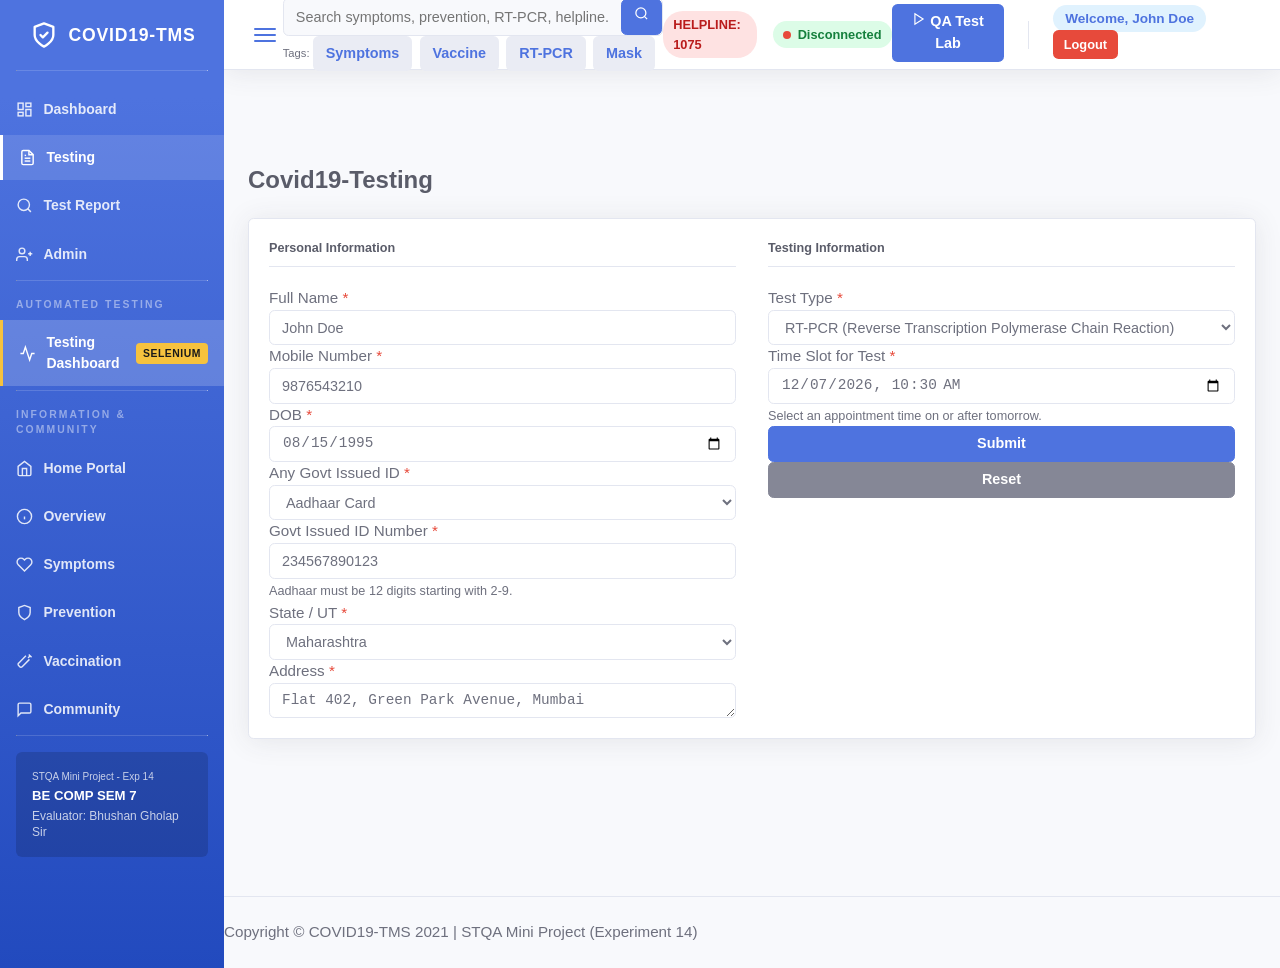
==== commit 8d40e5cd: "fix: headless selenium execution, auto-run QA on startup, auto-login patient pre-fill, and server ac" ====
--- a/index.html
+++ b/index.html
@@ -154,6 +154,14 @@
                 </button>
               </div>
             </div>
+            <!-- Trending Quick Tags (REQ-05 / TC-SRC-05) -->
+            <div class="quick-tags-wrap mt-1 d-flex align-items-center" style="font-size: 0.72rem;">
+              <span class="text-muted mr-1" style="font-size: 0.7rem;">Tags:</span>
+              <button type="button" class="btn btn-xs quick-tag" onclick="executeQuickSearch('Symptoms')">Symptoms</button>
+              <button type="button" class="btn btn-xs quick-tag" onclick="executeQuickSearch('Vaccine')">Vaccine</button>
+              <button type="button" class="btn btn-xs quick-tag" onclick="executeQuickSearch('RT-PCR')">RT-PCR</button>
+              <button type="button" class="btn btn-xs quick-tag" onclick="executeQuickSearch('Mask')">Mask</button>
+            </div>
           </div>
 
           <!-- Topbar Center / Helpline Indicator -->
@@ -168,7 +176,7 @@
           <ul class="navbar-nav ml-auto" id="main-nav">
             <!-- Testing Lab Quick Action Button -->
             <li class="nav-item d-none d-sm-block">
-              <a href="#qa-testing-dashboard" class="btn btn-qa-quick">
+              <a href="#qa-testing-dashboard" class="btn btn-qa-quick" id="btn-topbar-qa" onclick="switchPage('qa-testing-dashboard'); return false;">
                 <svg width="14" height="14" viewBox="0 0 24 24" fill="none" stroke="currentColor" stroke-width="2"><polygon points="5 3 19 12 5 21 5 3"></polygon></svg>
                 QA Test Lab
               </a>
@@ -461,7 +469,7 @@
                   <!-- Browser Options -->
                   <div class="qa-options-wrap">
                     <label class="custom-control-label font-weight-bold" style="cursor: pointer;">
-                      <input type="checkbox" id="headless-toggle-chk">
+                      <input type="checkbox" id="headless-toggle-chk" checked>
                       Run in Background (Headless)
                     </label>
                     <small class="text-muted d-block">(Uncheck to watch Chrome launch visibly and perform tests)</small>
--- a/style.css
+++ b/style.css
@@ -49,6 +49,27 @@
 }
 
 /* ==========================================================================
+   MULTI-PAGE VIEWS & ROUTING ANIMATIONS
+   ========================================================================== */
+.page-section {
+  display: block;
+  min-height: calc(100vh - 170px);
+  padding: 1.25rem 0 2rem;
+  animation: pageFadeIn 0.22s ease-in-out;
+}
+
+@keyframes pageFadeIn {
+  from {
+    opacity: 0.35;
+    transform: translateY(6px);
+  }
+  to {
+    opacity: 1;
+    transform: translateY(0);
+  }
+}
+
+/* ==========================================================================
    1. SIDEBAR (COVID19-TMS - Reference Screenshot 1, 2, 3)
    ========================================================================== */
 .sidebar {
@@ -145,6 +166,22 @@
   height: 17px;
   flex-shrink: 0;
   stroke: currentColor;
+}
+
+.quick-tag {
+  background: #eaecf4;
+  border: 1px solid #d1d3e2;
+  border-radius: 10px;
+  padding: 1px 7px;
+  font-size: 0.7rem;
+  color: #4e73df;
+  cursor: pointer;
+  margin-right: 4px;
+  line-height: 1.2;
+}
+.quick-tag:hover {
+  background: #4e73df;
+  color: #fff;
 }
 
 .qa-highlight {
